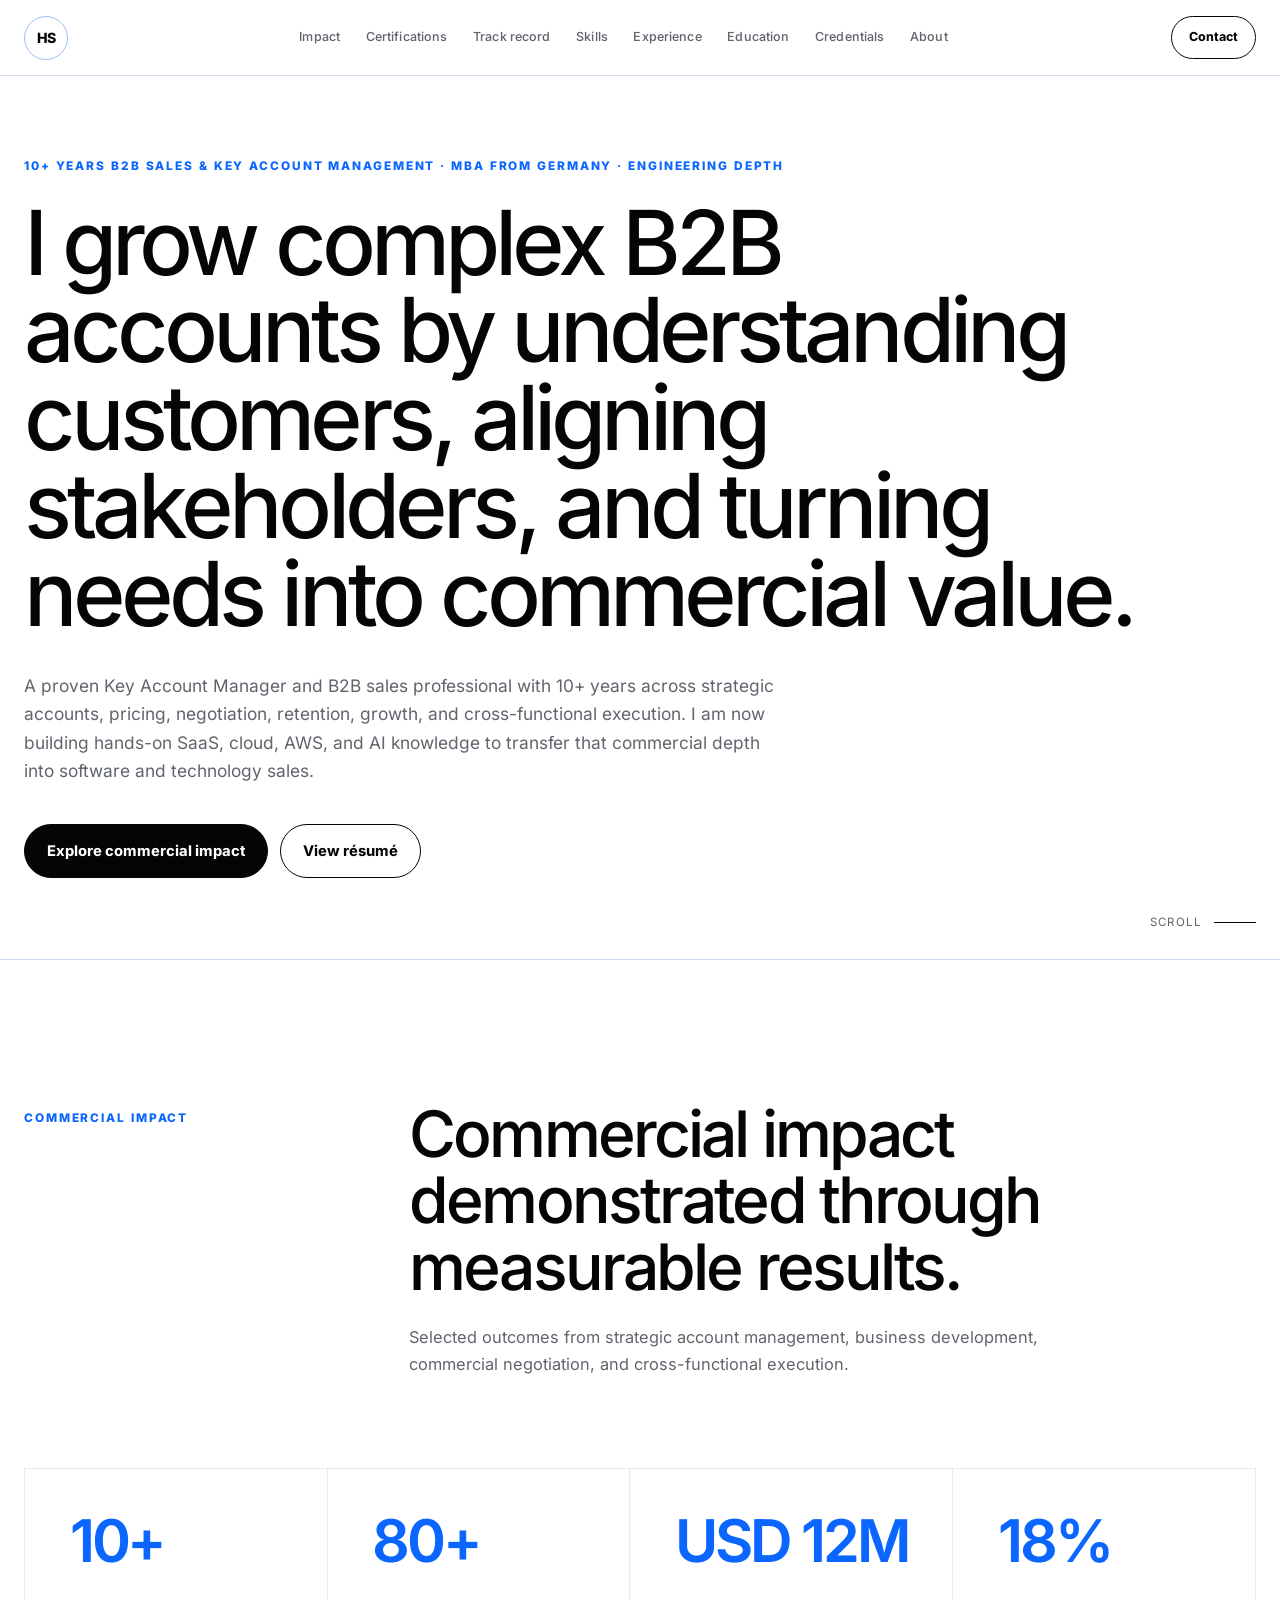
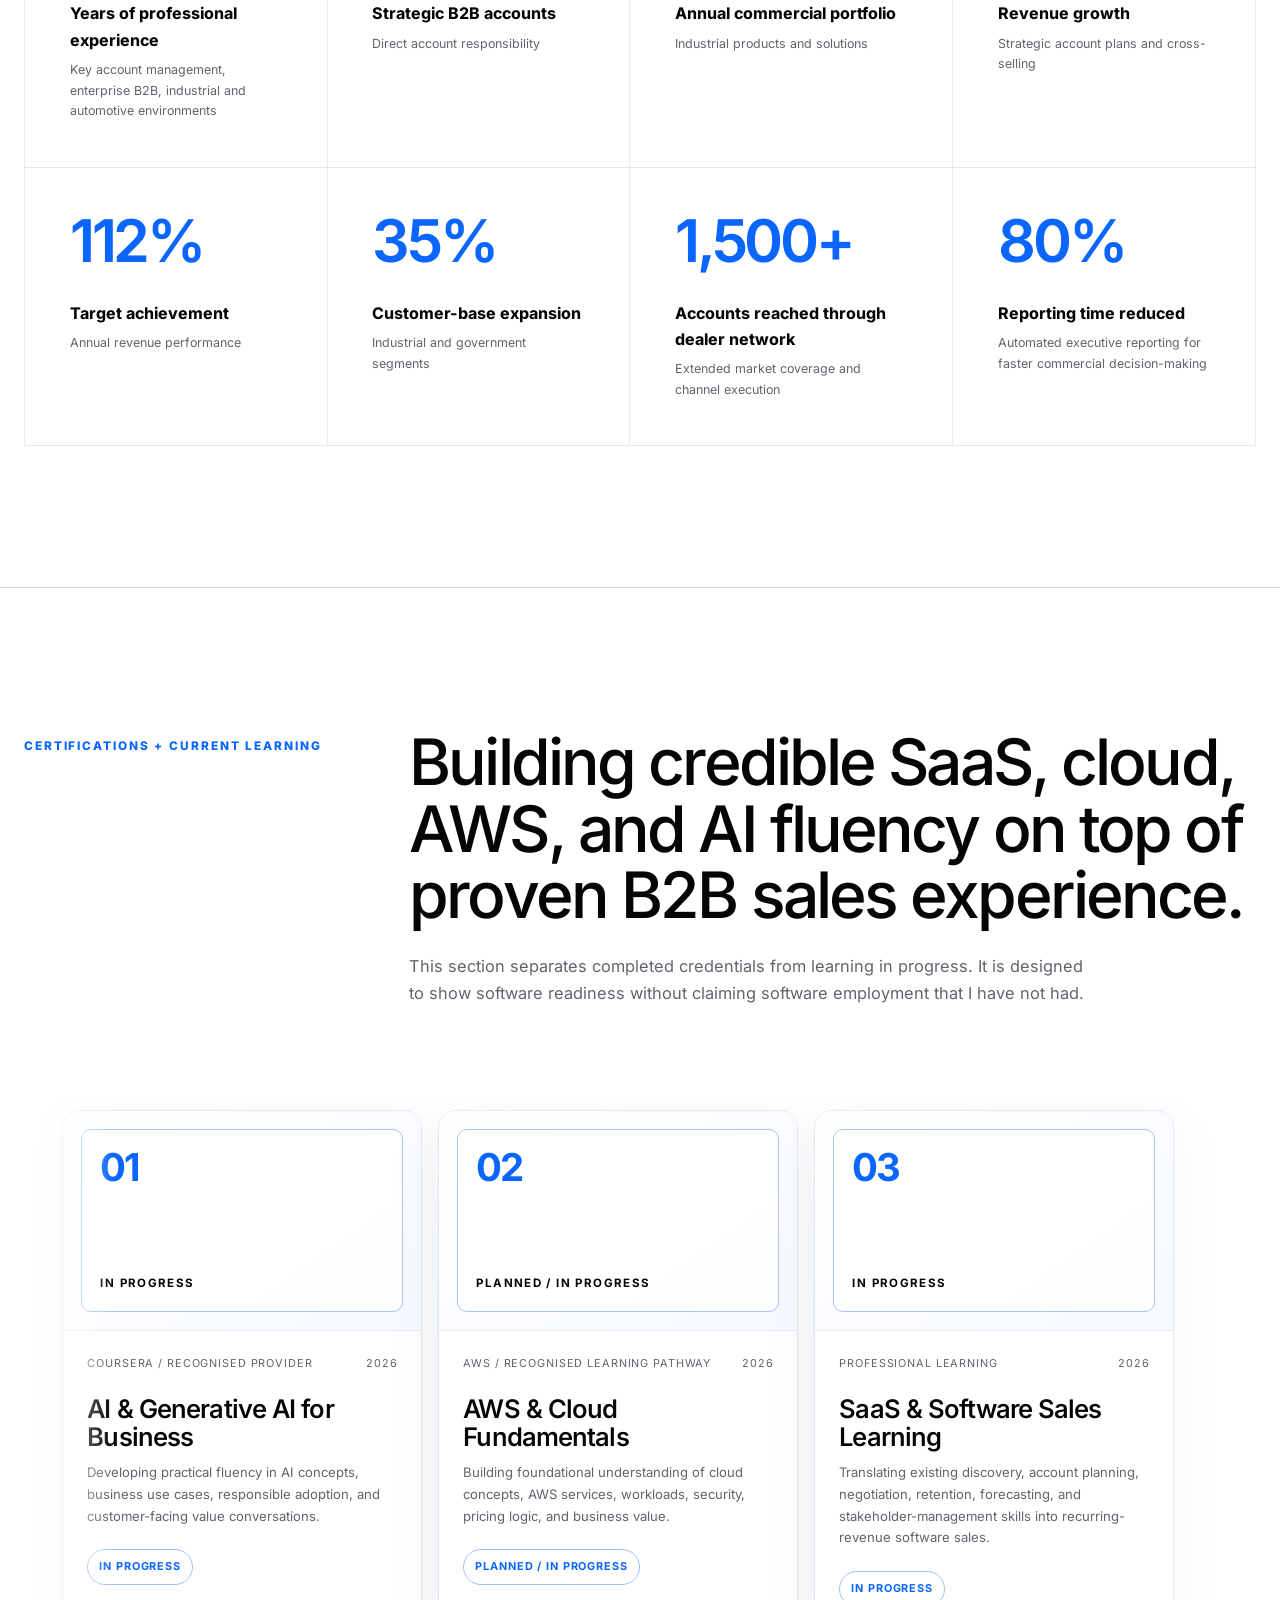
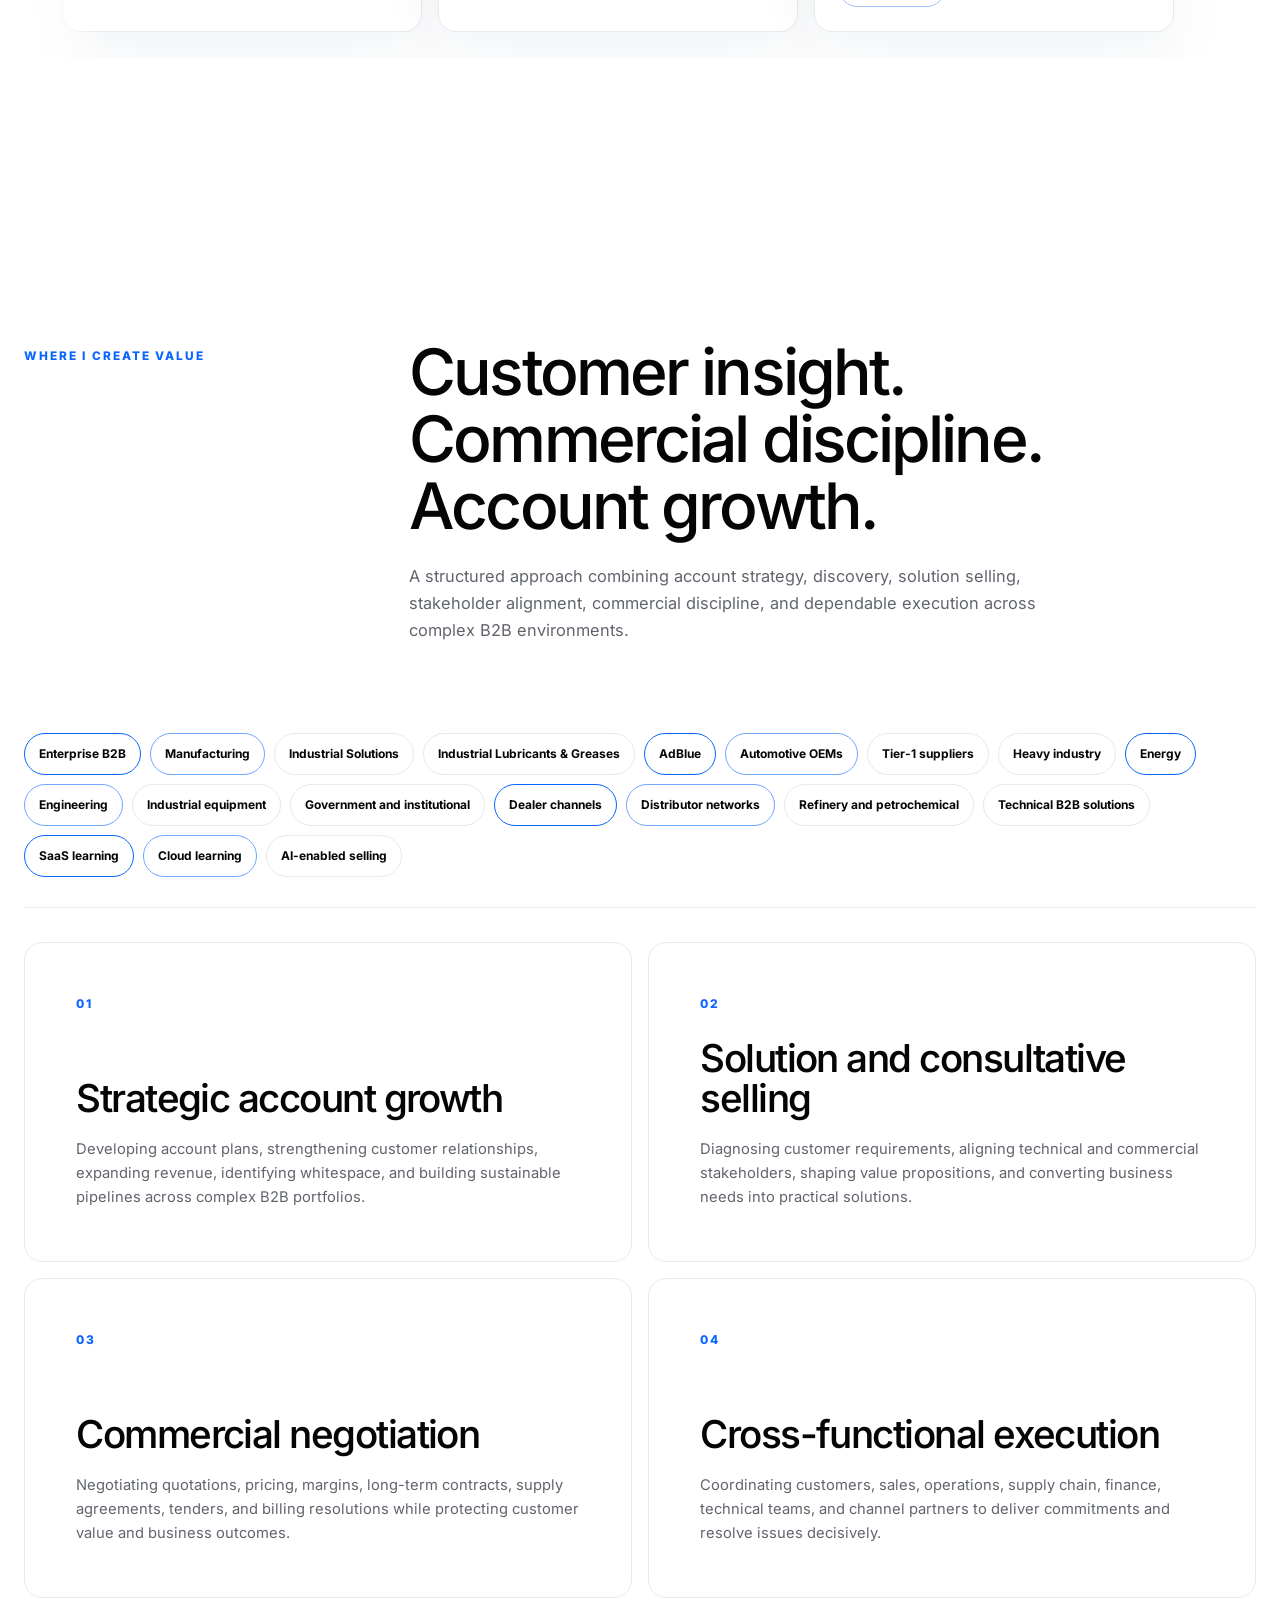
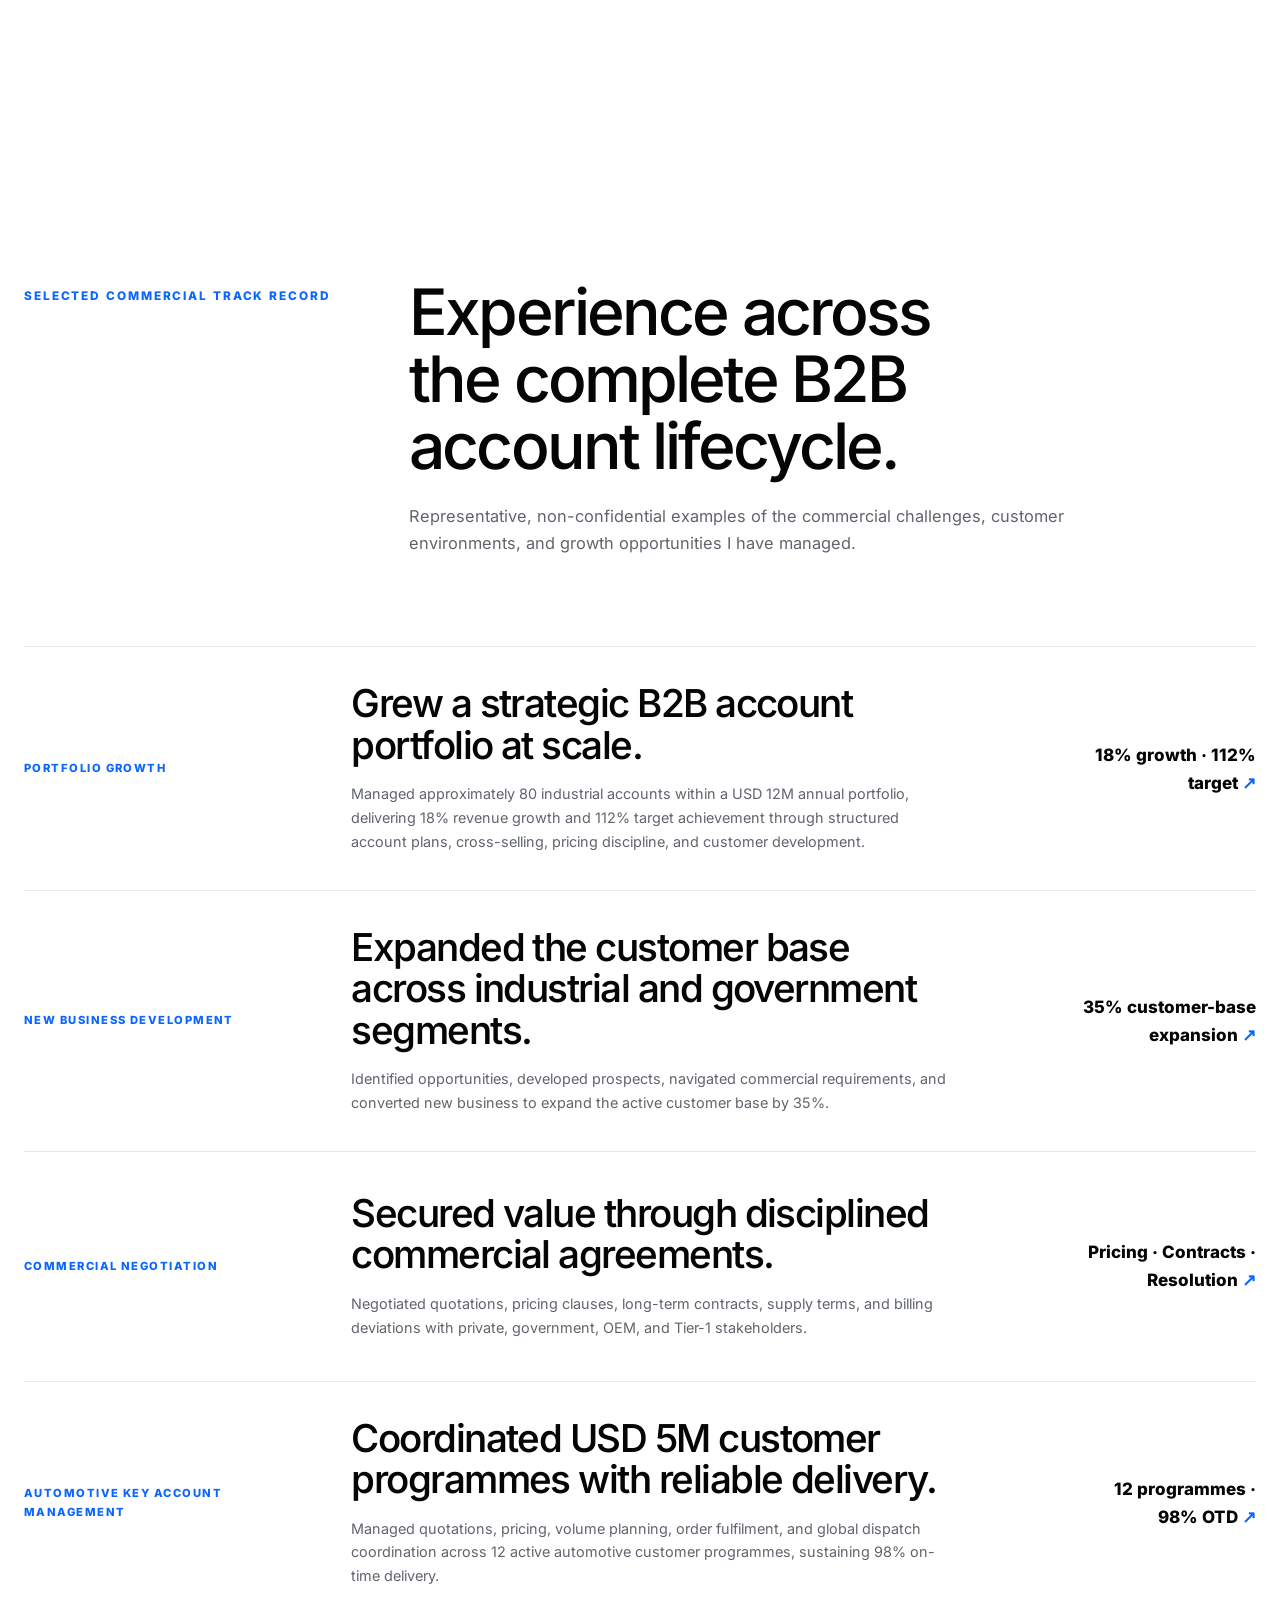
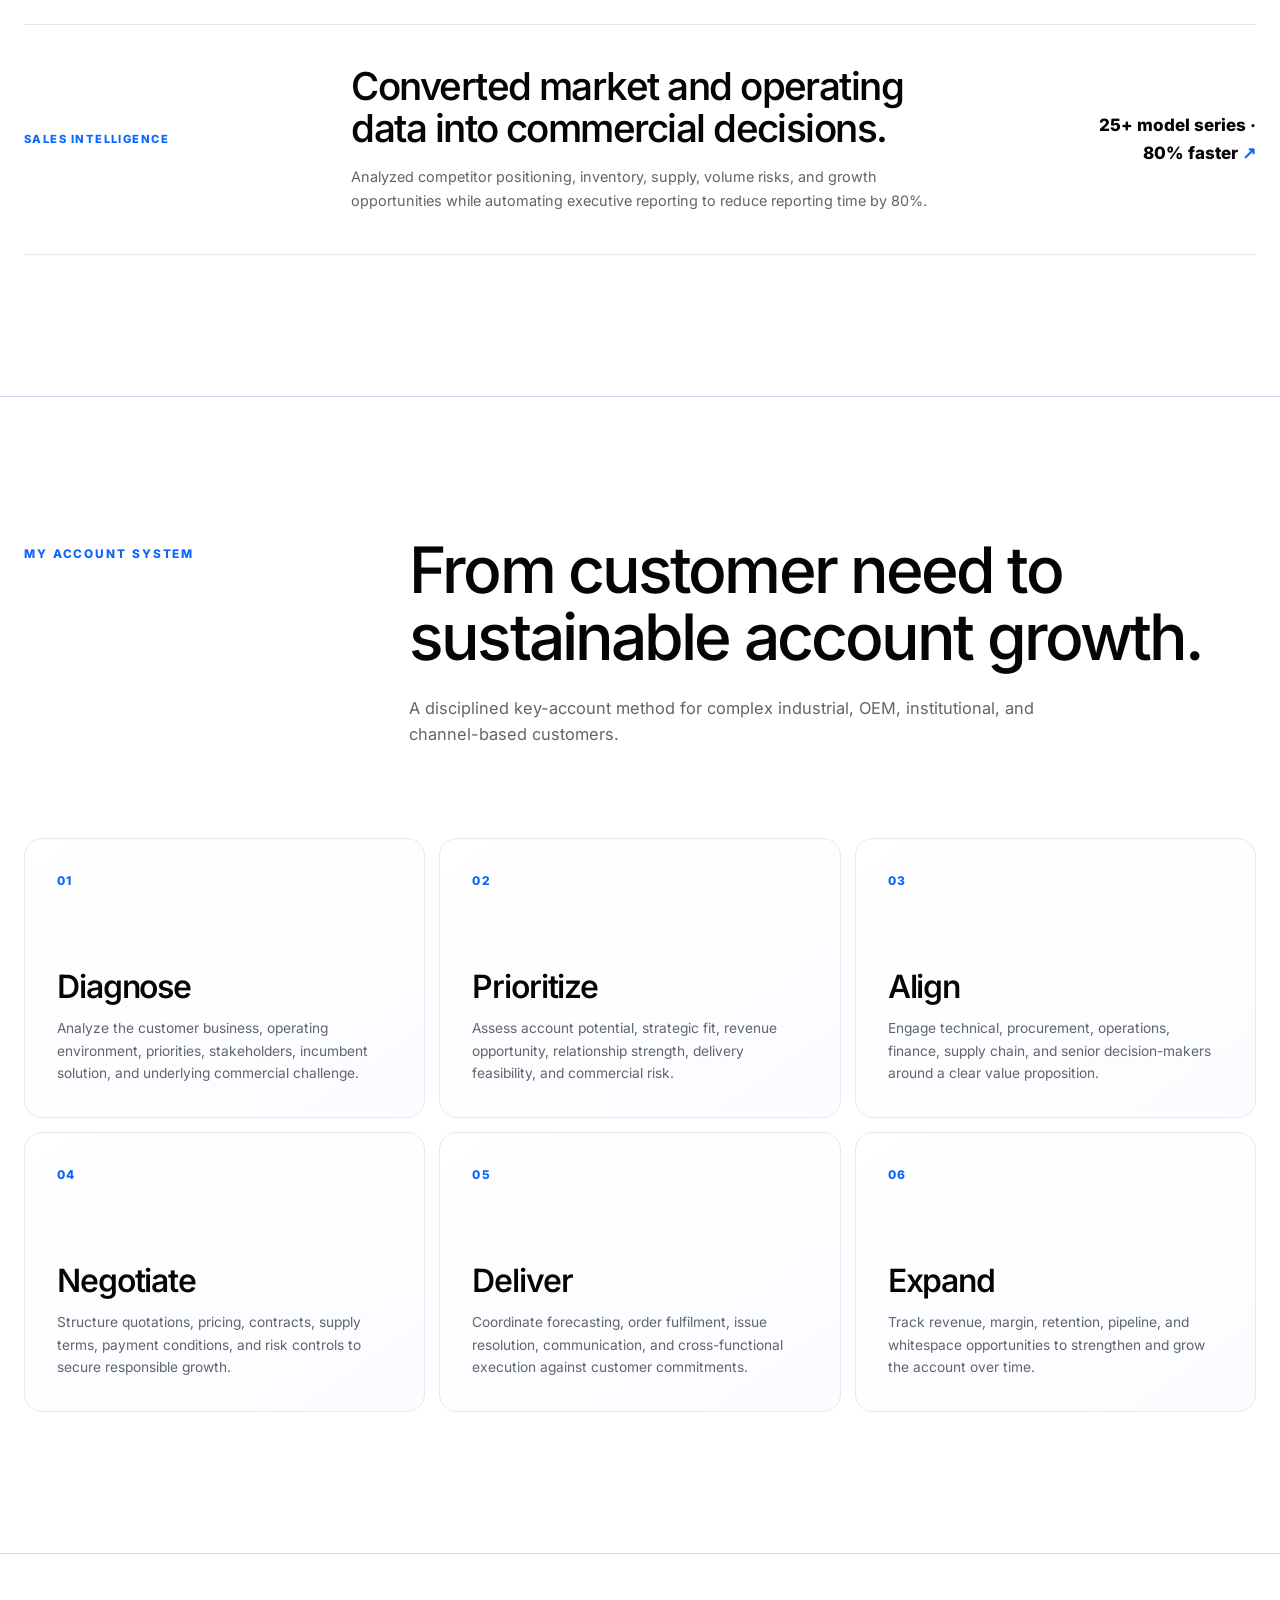
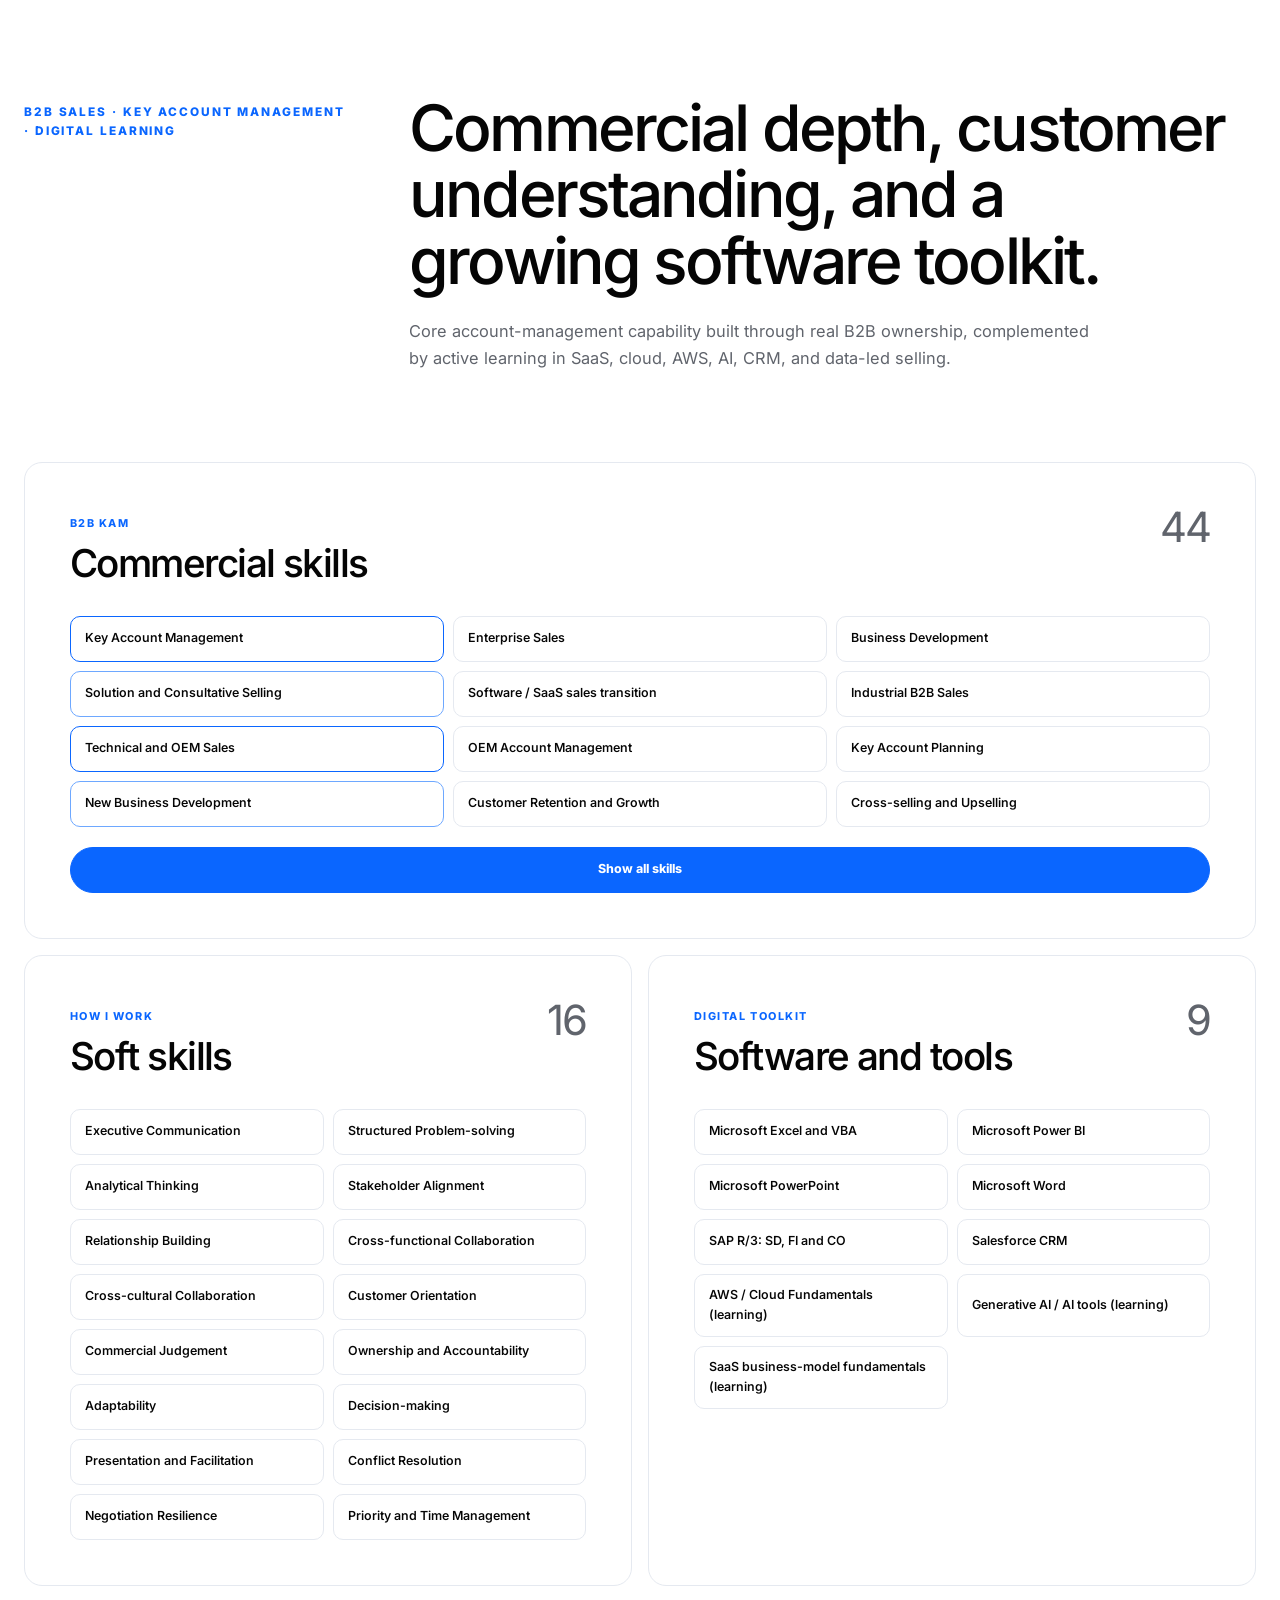
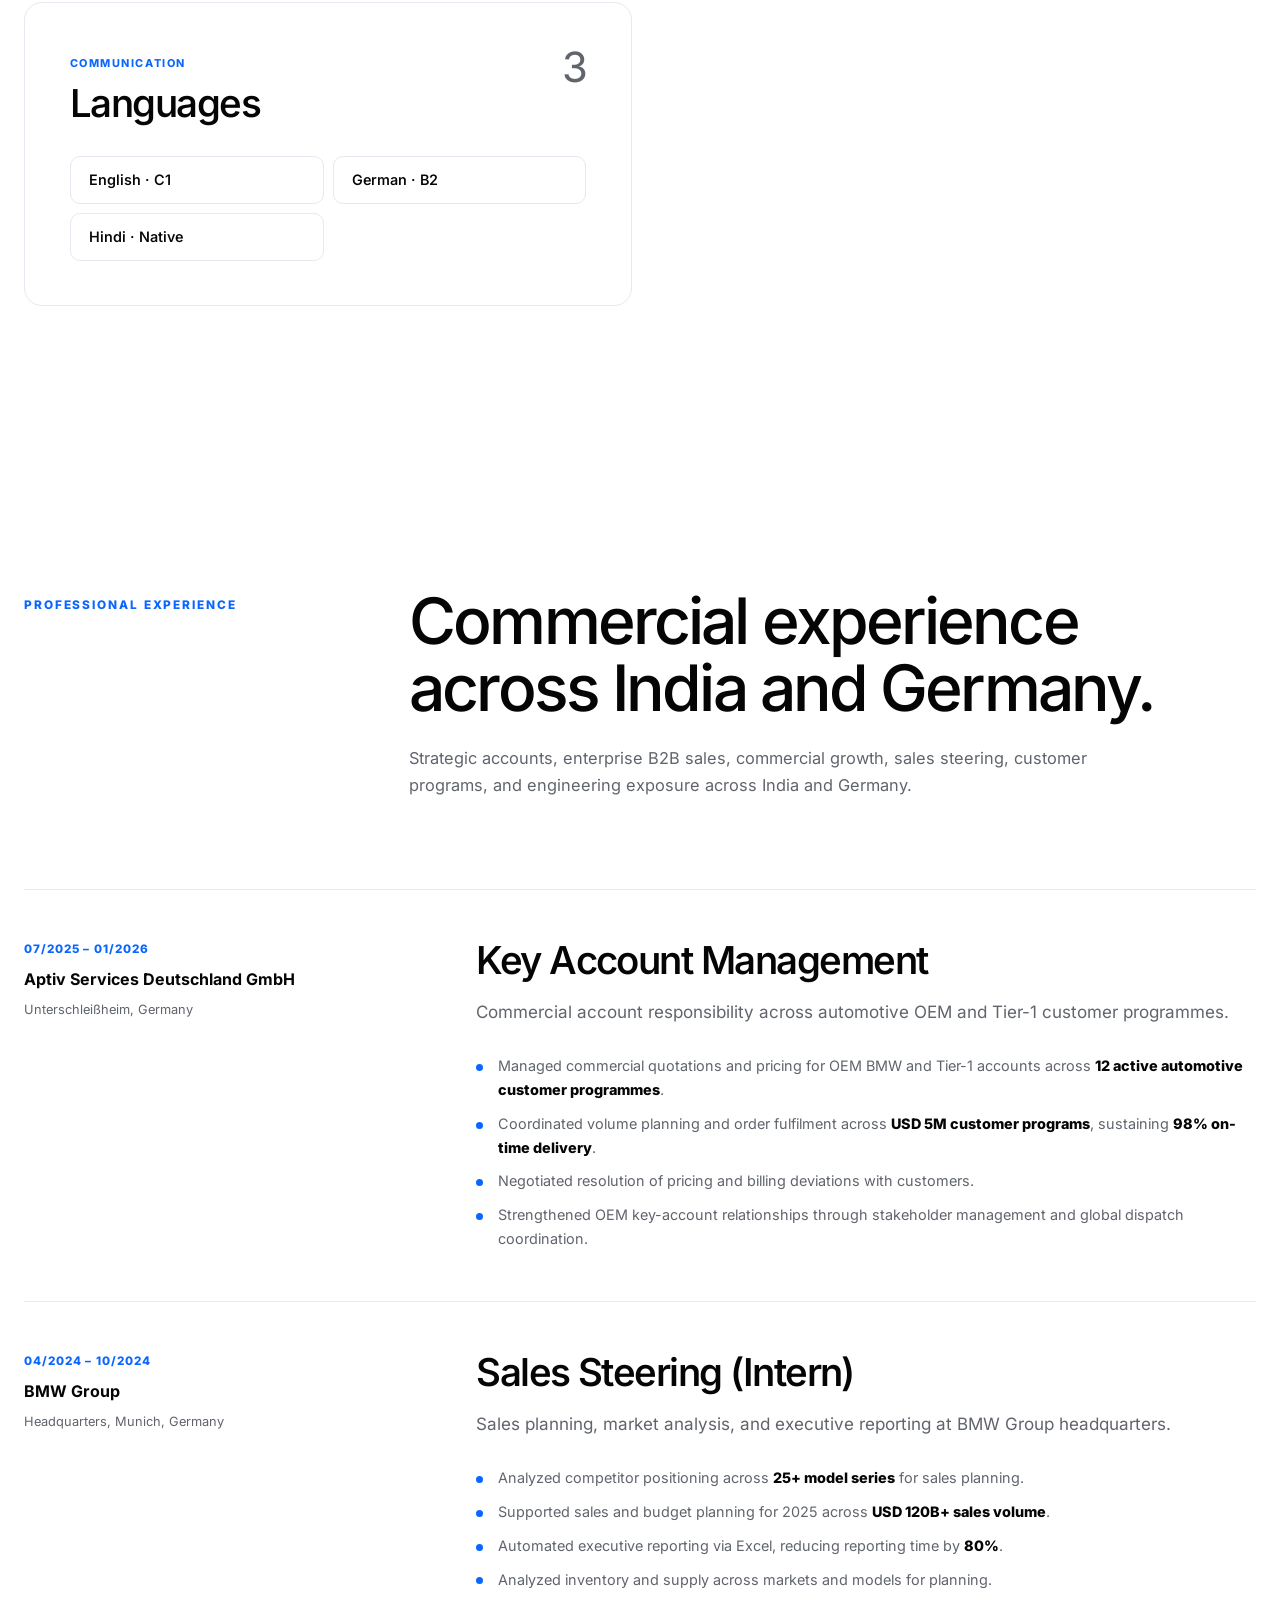
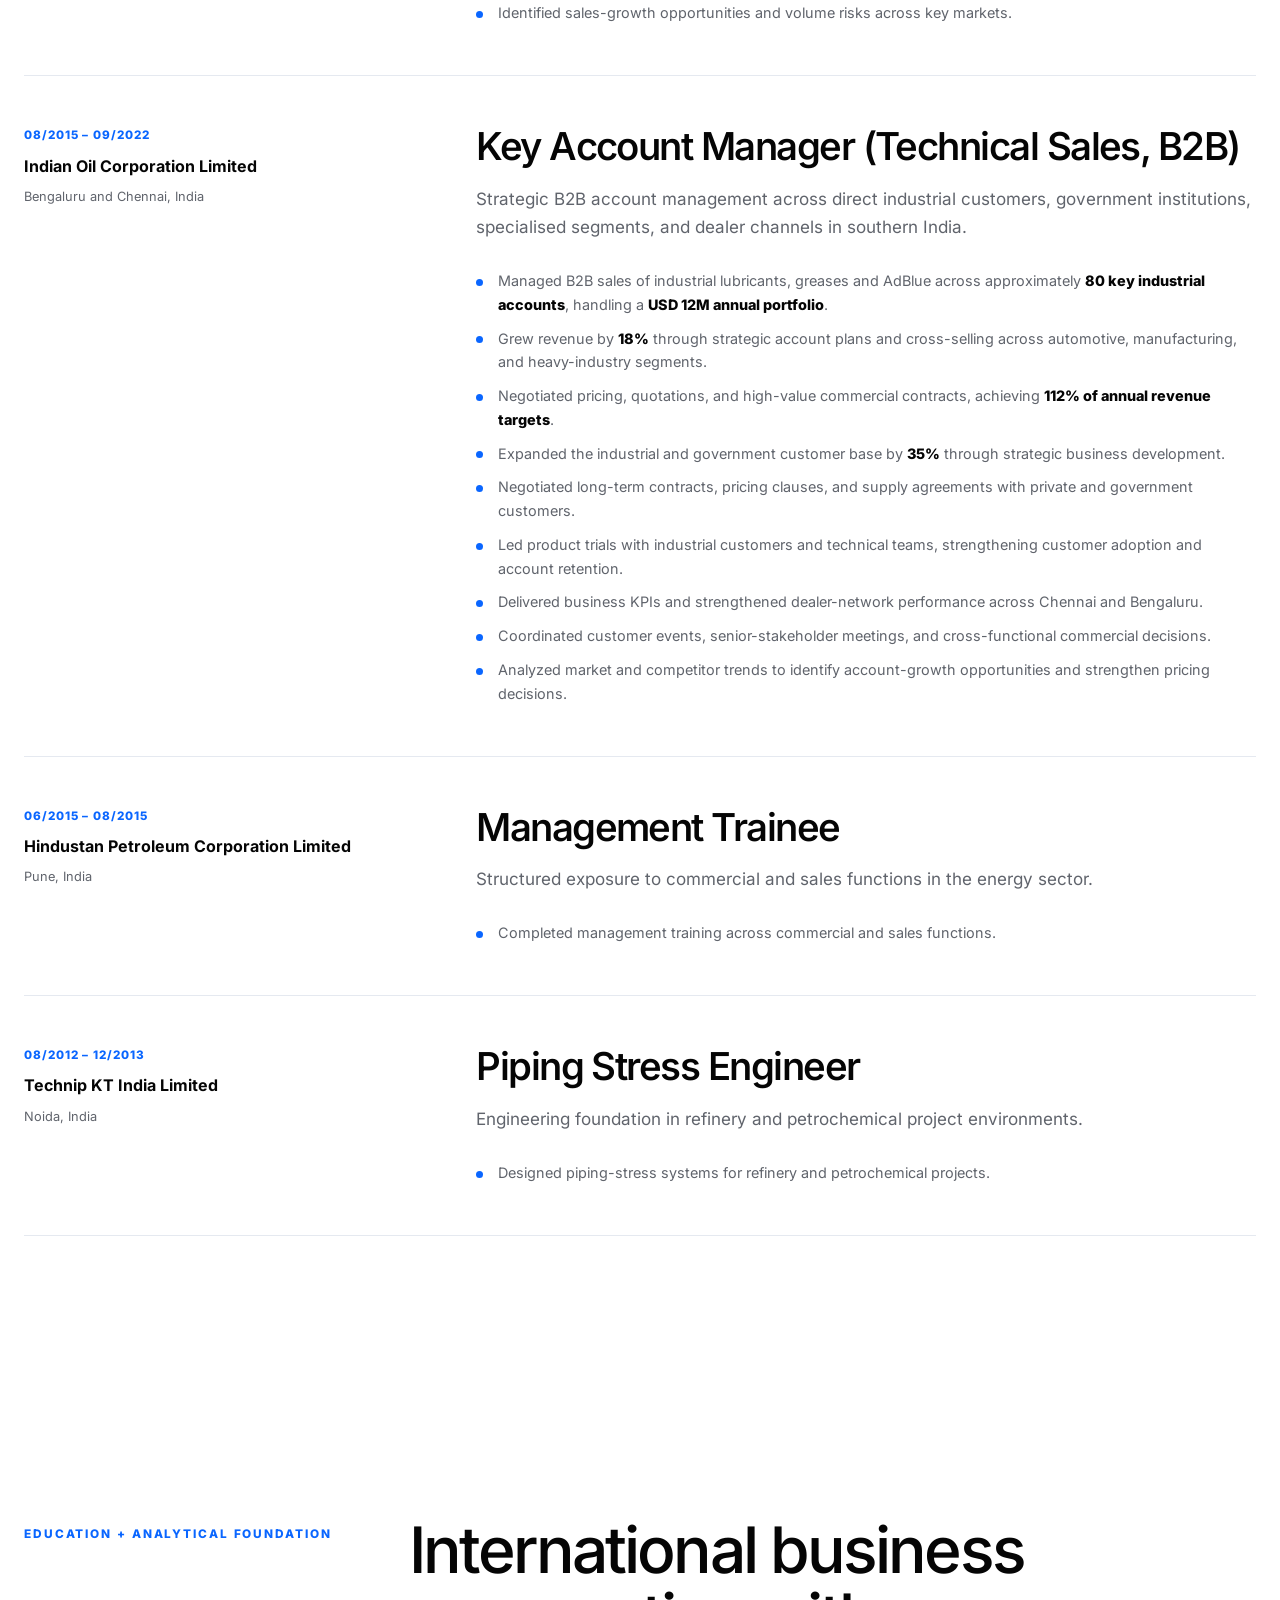
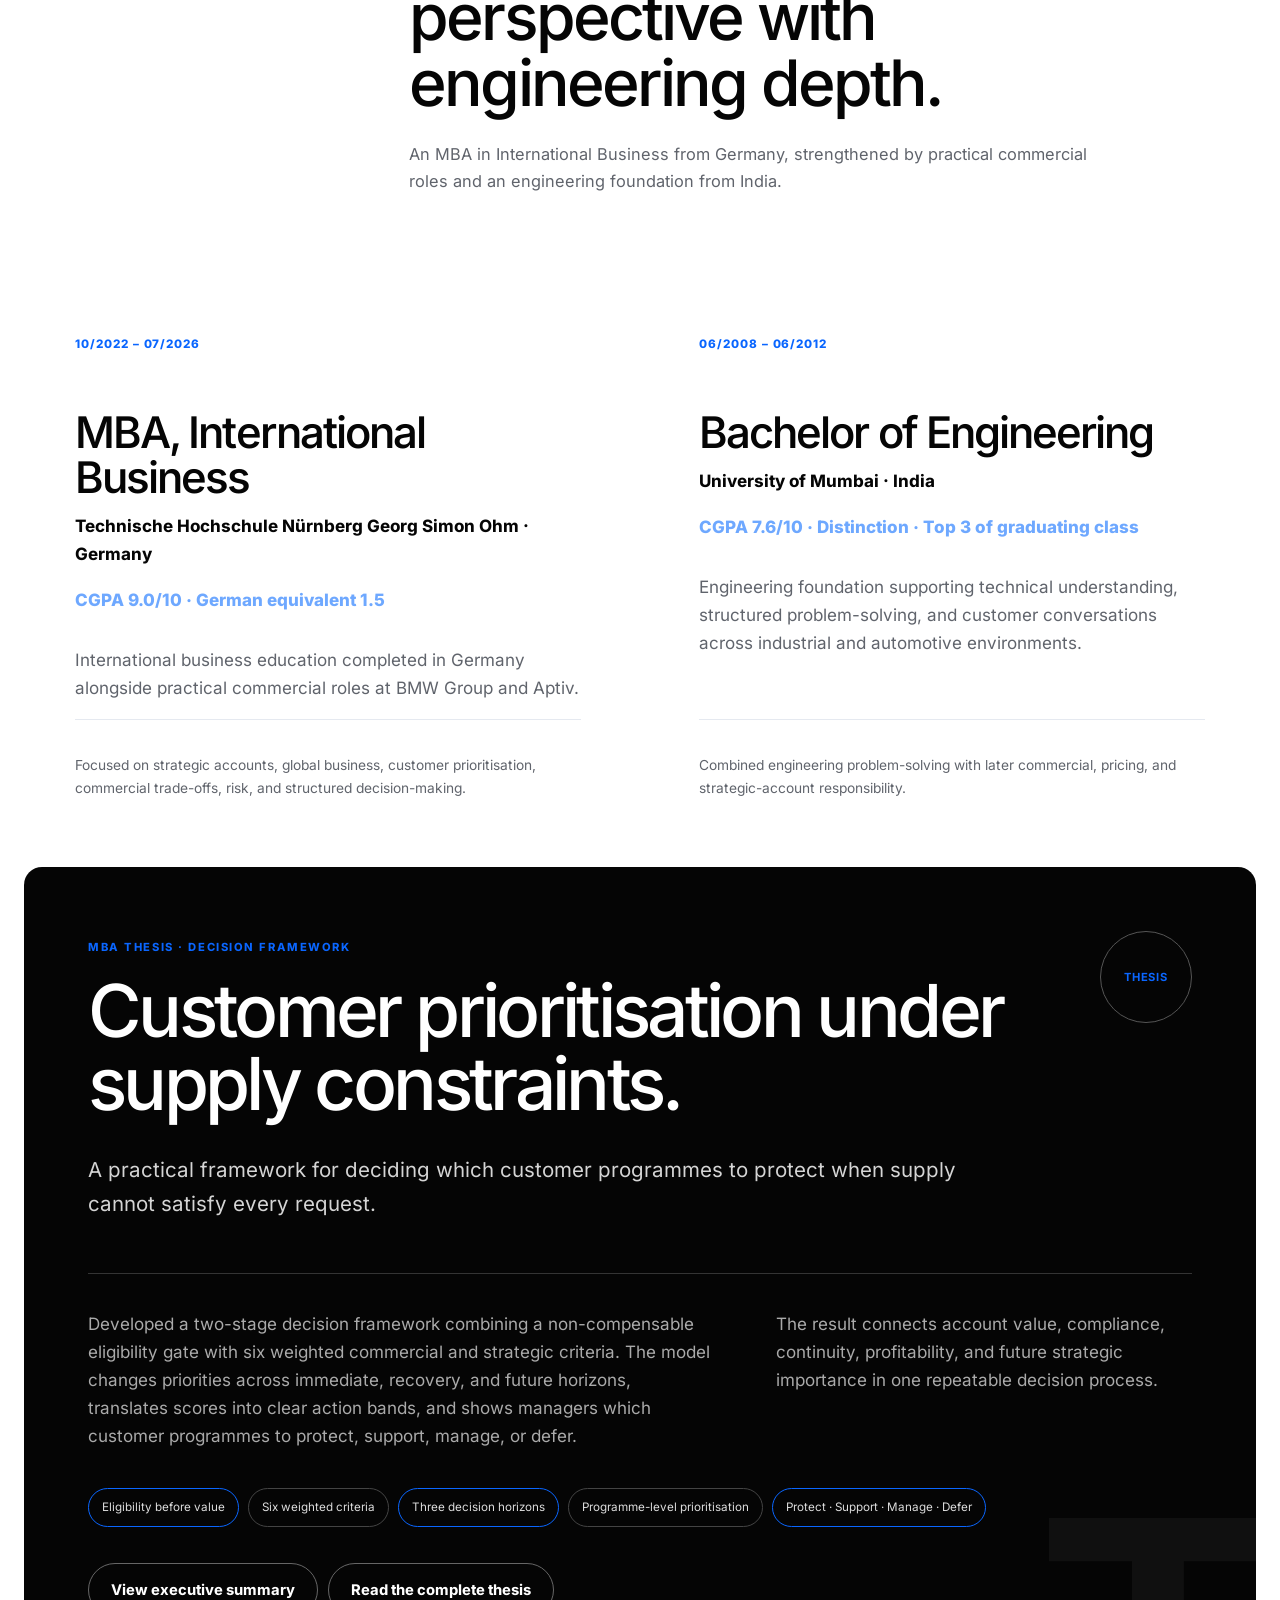
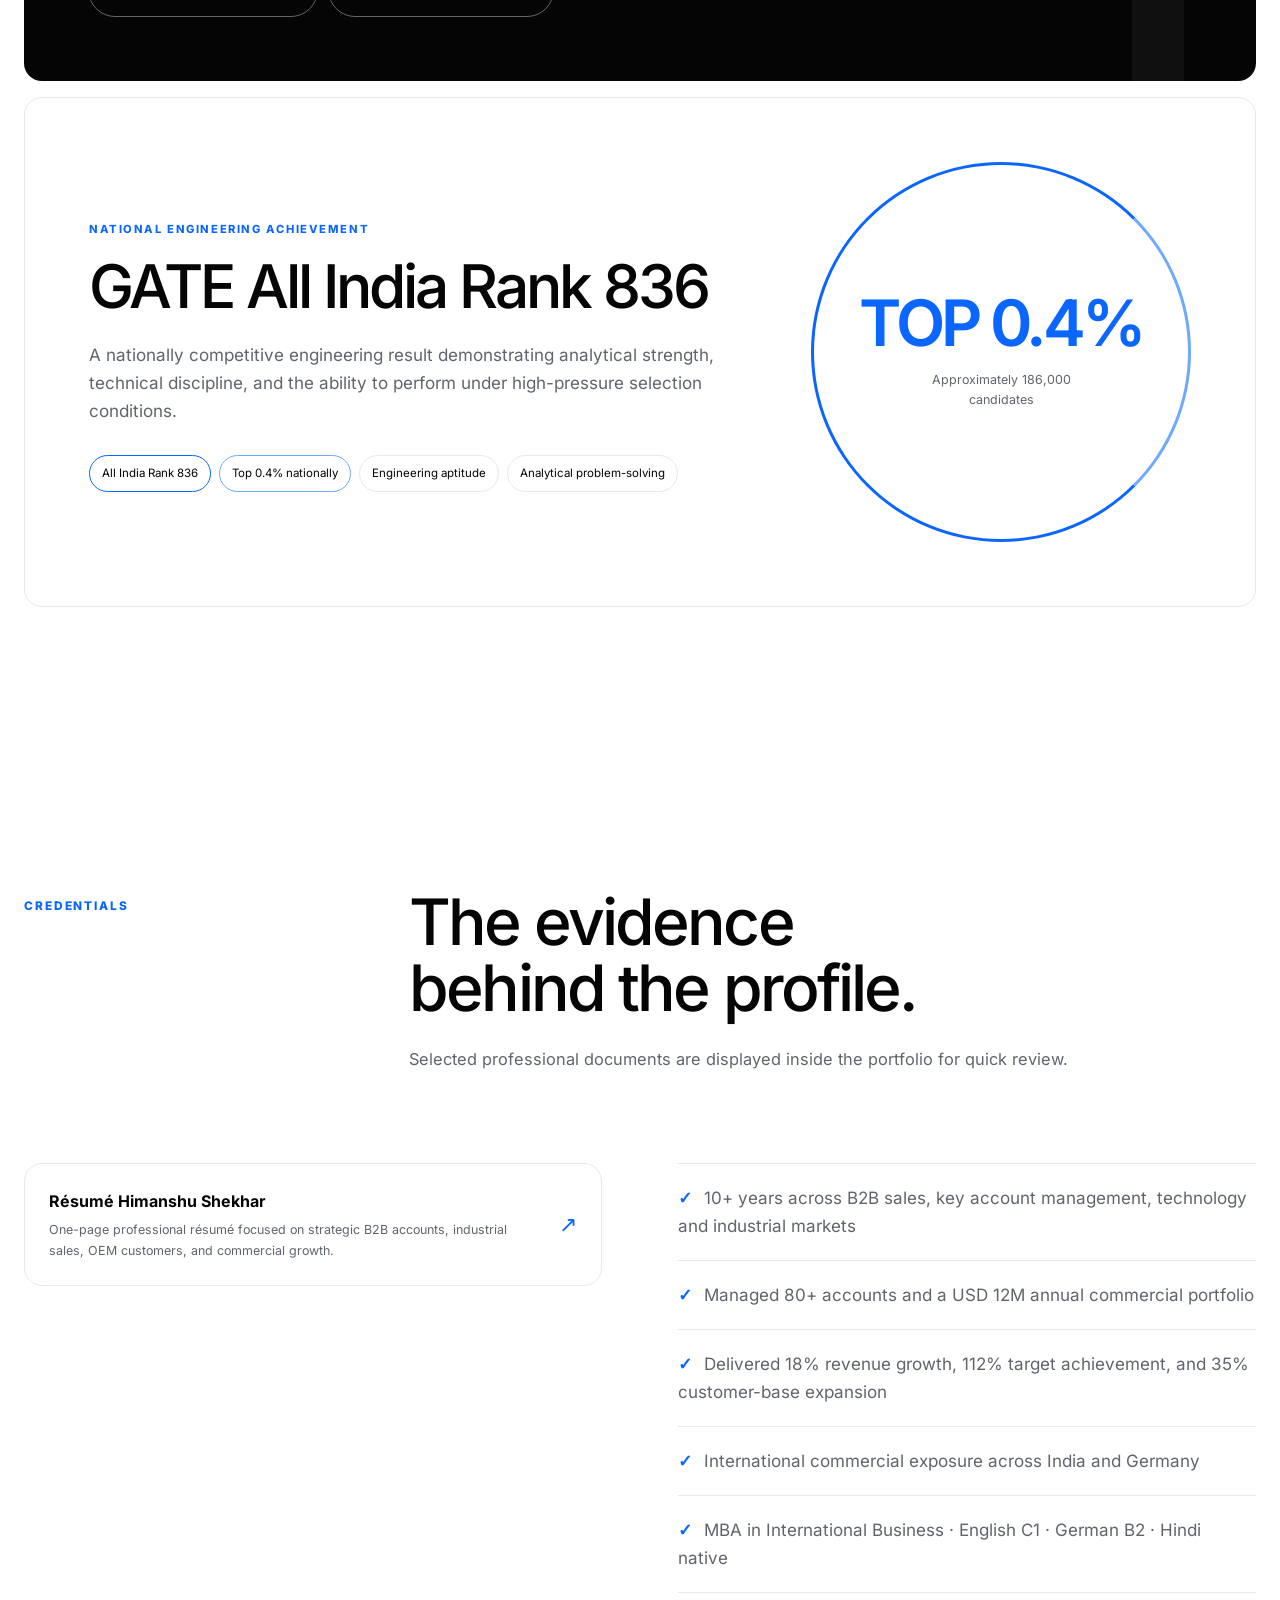
==== index.html @ bf527516 "Add files via upload" ====
<!doctype html>
<html lang="en">
<head>
  <meta charset="utf-8">
  <meta name="viewport" content="width=device-width, initial-scale=1, viewport-fit=cover">
<link rel="icon" href="./favicon.ico" type="image/x-icon">
  <meta name="theme-color" content="#FFFFFF">
  <meta name="description" content="Commercial portfolio of Himanshu Shekhar, B2B Key Account Manager.">
  <meta name="robots" content="noindex,nofollow">
  <title>Himanshu Shekhar | B2B Key Account Manager</title>
  <link rel="stylesheet" href="css/styles.css">
  <script src="js/content.js" defer></script>
  <script src="js/site.js?v=2" defer></script>
</head>
<body>
  <a class="skip-link" href="#main">Skip to content</a>
  <div class="loading-screen" id="loadingScreen" aria-live="polite">
    <div class="loading-mark">HS</div>
    <span id="loadingText">Building the commercial picture…</span>
  </div>

  <header class="site-header" id="siteHeader">
    <a class="brand-mark magnetic" href="#top" data-cursor="Home" aria-label="Himanshu Shekhar home">
      <span id="brandInitials">HS</span>
    </a>
    <nav class="desktop-nav" id="desktopNav" aria-label="Primary navigation"></nav>
    <a class="header-cta magnetic" id="headerCta" href="#contact" data-cursor="Contact">Let's talk</a>
    <button class="menu-toggle" id="menuToggle" type="button" aria-expanded="false" aria-controls="mobileNav" aria-label="Open navigation">
      <span></span><span></span>
    </button>
    <nav class="mobile-nav" id="mobileNav" aria-label="Mobile navigation"></nav>
  </header>

  <main id="main">
    <section class="hero" id="top">
      <div class="hero-copy">
        <p class="eyebrow reveal" id="heroEyebrow"></p>
        <h1 class="hero-title reveal" id="heroHeadline"></h1>
        <p class="hero-subtitle reveal" id="heroSubheadline"></p>
        <div class="hero-actions reveal">
          <a class="button button-dark magnetic" id="primaryButton" href="#impact" data-cursor="See impact"></a>
          <button class="button button-light magnetic" id="resumeButton" type="button" data-cursor="View résumé"></button>
        </div>
      </div>
      <a class="scroll-cue magnetic" href="#impact" data-cursor="Scroll" aria-label="Scroll to commercial impact">
      <span id="scrollLabel">Scroll</span><i></i>
      </a>
    </section>

    <div id="sectionMount"></div>
  </main>

  <footer class="site-footer">
    <div>
      <strong id="footerCopyright"></strong>
      <span id="footerNote"></span>
    </div>
    <a class="owner-login magnetic" id="ownerLogin" href="admin.html" data-cursor="Owner studio">Owner login</a>
  </footer>

  <dialog class="document-modal" id="documentModal" aria-labelledby="documentTitle">
    <div class="modal-bar">
      <div>
        <span id="credentialViewerLabel">Credential viewer</span>
        <strong id="documentTitle">Document</strong>
      </div>
      <div class="modal-actions">
        <a class="document-download magnetic" id="documentDownload" href="#" download data-cursor="Download this" hidden>
          <span aria-hidden="true">↓</span><b id="downloadLabel">Download</b>
        </a>
        <button class="modal-close magnetic" id="modalClose" type="button" data-cursor="Close" aria-label="Close document viewer">×</button>
      </div>
    </div>
    <div class="document-stage" id="documentStage"></div>
  </dialog>

  <div class="custom-cursor" id="customCursor" aria-hidden="true"><span></span></div>
  <div class="cursor-dot" id="cursorDot" aria-hidden="true"></div>
  <div class="touch-ripple" id="touchRipple" aria-hidden="true"></div>
  <noscript>This portfolio requires JavaScript to display its content.</noscript>
</body>
</html>
---- css/styles.css ----
@font-face { font-family: "Inter"; src: url("../assets/fonts/inter.woff2") format("woff2"); font-weight: 100 900; font-style: normal; font-display: swap; }
@font-face { font-family: "Manrope"; src: url("../assets/fonts/manrope.woff2") format("woff2"); font-weight: 200 800; font-style: normal; font-display: swap; }
@font-face { font-family: "DM Sans"; src: url("../assets/fonts/dm-sans.woff2") format("woff2"); font-weight: 100 1000; font-style: normal; font-display: swap; }
@font-face { font-family: "IBM Plex Sans"; src: url("../assets/fonts/ibm-plex-sans.woff2") format("woff2"); font-weight: 100 700; font-style: normal; font-display: swap; }
@font-face { font-family: "Source Sans 3"; src: url("../assets/fonts/source-sans-3.woff2") format("woff2"); font-weight: 200 900; font-style: normal; font-display: swap; }
@font-face { font-family: "Work Sans"; src: url("../assets/fonts/work-sans.woff2") format("woff2"); font-weight: 100 900; font-style: normal; font-display: swap; }
@font-face { font-family: "Montserrat"; src: url("../assets/fonts/montserrat.woff2") format("woff2"); font-weight: 100 900; font-style: normal; font-display: swap; }
@font-face { font-family: "Open Sans"; src: url("../assets/fonts/open-sans.woff2") format("woff2"); font-weight: 300 800; font-style: normal; font-display: swap; }
@font-face { font-family: "Roboto"; src: url("../assets/fonts/roboto.woff2") format("woff2"); font-weight: 100 900; font-style: normal; font-display: swap; }
@font-face { font-family: "Noto Sans"; src: url("../assets/fonts/noto-sans.woff2") format("woff2"); font-weight: 100 900; font-style: normal; font-display: swap; }

:root {
  --bg: #f7f7f5;
  --surface: #ffffff;
  --text: #0a0a0a;
  --muted: #666666;
  --accent: #ff4d00;
  --accent-2: #0068ff;
  --border: #d8d8d8;
  --dark-section: #0a0a0a;
  --cursor-color: #ff4d00;
  --heading-font: "Inter", "Helvetica Neue", Arial, sans-serif;
  --body-font: "Inter", "Helvetica Neue", Arial, sans-serif;
  --base-size: 17px;
  --content-width: 1240px;
  --radius: 18px;
  --header-height: 76px;
  --ease: cubic-bezier(.2,.75,.25,1);
}

* { box-sizing: border-box; }
html { scroll-behavior: smooth; scroll-padding-top: calc(var(--header-height) + 20px); }
body {
  margin: 0;
  background: var(--bg);
  color: var(--text);
  font: 400 var(--base-size)/1.65 var(--body-font);
  text-rendering: optimizeLegibility;
  -webkit-font-smoothing: antialiased;
  overflow-x: hidden;
}
body.modal-open { overflow: hidden; }
body.nav-open { overflow-x: hidden; }
a { color: inherit; text-decoration: none; }
button, input, textarea, select { font: inherit; }
button { color: inherit; }
img { display: block; max-width: 100%; }
::selection { background: var(--accent); color: #fff; }

.skip-link {
  position: fixed; left: 16px; top: -60px; z-index: 2000;
  background: #fff; color: #000; padding: 12px 16px; border: 2px solid #000;
}
.skip-link:focus { top: 16px; }

.loading-screen {
  position: fixed; inset: 0; z-index: 5000; display: grid; place-items: center;
  align-content: center; gap: 18px; background: #080808; color: #fff;
  transition: opacity .5s var(--ease), visibility .5s;
}
.loading-screen.is-hidden { opacity: 0; visibility: hidden; }
.loading-mark {
  width: 68px; height: 68px; display: grid; place-items: center; border: 1px solid #fff;
  border-radius: 50%; font-weight: 800; letter-spacing: -.05em; animation: pulse 1.2s ease-in-out infinite;
}
.loading-screen span { color: #aaa; font-size: .82rem; letter-spacing: .12em; text-transform: uppercase; }

.site-header {
  position: fixed; inset: 0 0 auto; z-index: 1000; height: var(--header-height);
  display: grid; grid-template-columns: 52px 1fr auto; align-items: center; gap: 32px;
  padding: 0 max(24px, calc((100vw - var(--content-width)) / 2));
  background: color-mix(in srgb, var(--bg) 92%, transparent); border-bottom: 1px solid transparent;
  backdrop-filter: blur(18px); -webkit-backdrop-filter: blur(18px);
  transition: border-color .25s, background .25s;
}
.site-header.scrolled { border-color: var(--border); }
.brand-mark {
  width: 44px; height: 44px; display: grid; place-items: center; border: 1.5px solid var(--text);
  border-radius: 50%; font-family: var(--heading-font); font-size: .88rem; font-weight: 800;
  letter-spacing: -.06em; transition: background .25s, color .25s, transform .25s;
}
.brand-mark:hover { background: var(--text); color: var(--bg); transform: rotate(-8deg); }
.desktop-nav { display: flex; justify-content: center; align-items: center; gap: clamp(14px, 2vw, 30px); }
.desktop-nav a {
  position: relative; color: var(--muted); font-size: .78rem; font-weight: 520; letter-spacing: .01em;
  white-space: nowrap; transition: color .2s;
}
.desktop-nav a::after {
  content: ""; position: absolute; left: 0; right: 100%; bottom: -7px; height: 2px;
  background: var(--accent); transition: right .25s var(--ease);
}
.desktop-nav a:hover, .desktop-nav a.active { color: var(--text); }
.desktop-nav a:hover::after, .desktop-nav a.active::after { right: 0; }
.header-cta {
  padding: 10px 17px; border: 1px solid var(--text); border-radius: 999px;
  font-size: .78rem; font-weight: 750; transition: background .2s, color .2s, transform .2s;
}
.header-cta:hover { background: var(--text); color: var(--bg); transform: translateY(-2px); }
.menu-toggle { display: none; width: 44px; height: 44px; border: 0; background: transparent; padding: 10px; }
.menu-toggle span { display: block; height: 2px; margin: 6px 0; background: var(--text); transition: transform .25s; }
.menu-toggle[aria-expanded="true"] span:first-child { transform: translateY(4px) rotate(45deg); }
.menu-toggle[aria-expanded="true"] span:last-child { transform: translateY(-4px) rotate(-45deg); }
.mobile-nav { display: none; }

.hero {
  min-height: 100svh; width: min(var(--content-width), calc(100% - 48px)); margin: 0 auto;
  padding: calc(var(--header-height) + 9vh) 0 9vh; display: grid;
  grid-template-columns: minmax(0, 1fr); align-items: center;
  position: relative;
}
.hero-copy { max-width: 1180px; }
.eyebrow {
  margin: 0 0 22px; color: var(--accent); font-size: .74rem; font-weight: 800;
  letter-spacing: .16em; text-transform: uppercase;
}
.hero-title {
  margin: 0; max-width: 1160px; font-family: var(--heading-font); font-size: clamp(3.4rem, 7vw, 7.2rem);
  line-height: .98; letter-spacing: -.055em; font-weight: 470; text-wrap: balance;
}
.hero-title .accent-word { color: var(--accent); }
.hero-subtitle {
  max-width: 760px; margin: 34px 0 0; color: var(--muted); font-size: clamp(1rem, 1.35vw, 1.28rem);
  line-height: 1.65; text-wrap: pretty;
}
.hero-actions { display: flex; flex-wrap: wrap; gap: 12px; margin-top: 38px; }
.button {
  min-height: 52px; display: inline-flex; align-items: center; justify-content: center; padding: 14px 22px;
  border: 1px solid var(--text); border-radius: 999px; font-weight: 740; font-size: .92rem;
  cursor: pointer; transition: transform .25s var(--ease), background .2s, color .2s;
}
.button:hover { transform: translateY(-3px); }
.button-dark { background: var(--text); color: var(--bg); }
.button-dark:hover { background: var(--accent); border-color: var(--accent); color: #fff; }
.button-light { background: var(--bg); color: var(--text); }
.button-light:hover { background: var(--text); color: var(--bg); }
.hero-profile { align-self: end; margin-bottom: 9vh; }
.profile-visual {
  position: relative; aspect-ratio: 4 / 5; overflow: hidden; background: var(--text); border-radius: var(--radius);
  display: grid; place-items: center;
}
.profile-visual::after {
  content: ""; position: absolute; inset: 16px; border: 1px solid rgba(255,255,255,.3); border-radius: calc(var(--radius) - 7px);
}
.profile-visual img { width: 100%; height: 100%; object-fit: cover; filter: grayscale(100%); }
.profile-monogram { color: #fff; font: 800 clamp(4rem, 8vw, 8rem)/1 var(--heading-font); letter-spacing: -.09em; }
.profile-meta { display: grid; gap: 4px; padding-top: 14px; }
.profile-meta strong { font-size: .95rem; }
.profile-meta span { color: var(--muted); font-size: .78rem; line-height: 1.45; }
.scroll-cue {
  position: absolute; right: 0; bottom: 3vh; display: flex; align-items: center; gap: 12px;
  color: var(--muted); font-size: .72rem; letter-spacing: .1em; text-transform: uppercase;
}
.scroll-cue i { width: 42px; height: 1px; background: var(--text); position: relative; overflow: hidden; }
.scroll-cue i::after { content: ""; position: absolute; inset: 0; background: var(--accent); transform: translateX(-100%); animation: sweep 1.8s ease-in-out infinite; }

.portfolio-section { padding: clamp(88px, 11vw, 160px) max(24px, calc((100vw - var(--content-width)) / 2)); }
.portfolio-section.section-dark { background: var(--dark-section); color: var(--bg); }
.section-head { display: grid; grid-template-columns: .55fr 1.45fr; gap: 5vw; align-items: start; margin-bottom: clamp(50px, 7vw, 92px); }
.section-head .eyebrow { margin: 8px 0 0; }
.section-title-wrap h2 {
  margin: 0; max-width: 940px; font: 510 clamp(2.4rem, 5vw, 5.1rem)/1.04 var(--heading-font);
  letter-spacing: -.045em; text-wrap: balance;
}
.section-title-wrap p { max-width: 680px; margin: 24px 0 0; color: var(--muted); font-size: 1.02rem; }
.section-dark .section-title-wrap p { color: #a9a9a9; }

.metrics-grid { display: grid; grid-template-columns: repeat(4, 1fr); border-top: 1px solid #333; border-left: 1px solid #333; }
.metric-card { min-height: 230px; padding: clamp(25px, 3.5vw, 48px); border-right: 1px solid #333; border-bottom: 1px solid #333; }
.metric-value {
  color: var(--accent); font: 620 clamp(2.7rem, 4.6vw, 5.6rem)/.95 var(--heading-font);
  letter-spacing: -.055em; white-space: nowrap;
}
.metric-label { display: block; margin-top: 30px; color: #fff; font-size: 1rem; font-weight: 750; }
.metric-detail { display: block; margin-top: 7px; color: #999; font-size: .78rem; }

.capability-grid { display: grid; grid-template-columns: repeat(2, 1fr); gap: 16px; }
.capability-card {
  min-height: 320px; padding: clamp(30px, 4vw, 52px); background: var(--surface); border: 1px solid var(--border);
  border-radius: var(--radius); display: flex; flex-direction: column; transition: transform .35s var(--ease), background .25s, color .25s;
}
.capability-card:hover { transform: translateY(-8px); background: var(--text); color: var(--bg); }
.card-number { color: var(--accent); font-size: .75rem; font-weight: 800; letter-spacing: .12em; }
.capability-card h3 { max-width: 460px; margin: auto 0 18px; font: 540 clamp(1.7rem, 3vw, 3rem)/1.05 var(--heading-font); letter-spacing: -.04em; }
.capability-card p { max-width: 600px; margin: 0; color: var(--muted); font-size: .92rem; }
.capability-card:hover p { color: #b7b7b7; }
.tag-cloud { display: flex; flex-wrap: wrap; gap: 9px; margin: 0 0 34px; padding: 0 0 30px; border-bottom: 1px solid var(--border); }
.tag { padding: 10px 14px; border: 1px solid var(--border); border-radius: 999px; font-size: .75rem; font-weight: 700; }
.tag:nth-child(4n+1) { border-color: var(--accent); }
.tag:nth-child(4n+2) { border-color: var(--accent-2); }

.skills-grid { display: grid; grid-template-columns: repeat(2, minmax(0, 1fr)); gap: 16px; }
.skill-group {
  min-height: 300px; padding: clamp(28px, 3.5vw, 46px); background: var(--surface);
  border: 1px solid var(--border); border-radius: var(--radius);
}
.skill-group-commercial { grid-column: 1 / -1; }
.skill-group-head { display: flex; justify-content: space-between; align-items: flex-start; gap: 24px; margin-bottom: 32px; }
.skill-group-head span { color: var(--accent); font-size: .68rem; font-weight: 760; letter-spacing: .14em; }
.skill-group-head h3 { margin: 8px 0 0; font: 540 clamp(1.8rem, 3vw, 3.1rem)/1.05 var(--heading-font); letter-spacing: -.04em; }
.skill-group-head > strong { color: var(--muted); font: 420 2.6rem/1 var(--heading-font); letter-spacing: -.04em; }
.skill-pills { display: grid; grid-template-columns: repeat(2, minmax(0, 1fr)); gap: 9px; }
.skill-group-commercial .skill-pills { grid-template-columns: repeat(3, minmax(0, 1fr)); }
.skill-pill {
  display: flex; align-items: center; min-height: 46px; padding: 10px 14px;
  color: var(--text); background: var(--bg); border: 1px solid var(--border); border-radius: 10px;
  font-size: .78rem; font-weight: 560;
}
.skill-pill[hidden] { display: none !important; }
.skill-group-commercial .skill-pill:nth-child(6n+1) { border-color: var(--accent); }
.skill-group-commercial .skill-pill:nth-child(6n+4) { border-color: var(--accent-2); }
.skill-group-languages .skill-pill { min-height: 48px; padding-inline: 18px; font-size: .9rem; }
.skill-toggle {
  width: 100%; min-height: 46px; margin-top: 20px; padding: 10px 18px; border: 1px solid var(--accent);
  border-radius: 999px; color: var(--bg); background: var(--accent); cursor: pointer; font-size: .78rem; font-weight: 760;
  transition: transform .2s var(--ease), filter .2s var(--ease);
}
.skill-toggle:hover { transform: translateY(-2px); filter: saturate(1.12) brightness(1.04); }

.stories { display: grid; gap: 0; border-top: 1px solid var(--border); }
.story {
  display: grid; grid-template-columns: .55fr 1.2fr .5fr; gap: 4vw; align-items: center;
  min-height: 230px; padding: 36px 0; border-bottom: 1px solid var(--border); transition: padding .3s var(--ease);
}
.story:hover { padding-left: 18px; padding-right: 18px; }
.story-kicker { color: var(--accent); font-size: .7rem; font-weight: 800; letter-spacing: .13em; }
.story h3 { margin: 0; font: 540 clamp(1.55rem, 3vw, 3.2rem)/1.08 var(--heading-font); letter-spacing: -.04em; }
.story p { margin: 16px 0 0; color: var(--muted); font-size: .9rem; }
.story-result { justify-self: end; max-width: 180px; color: var(--text); font-weight: 800; text-align: right; }
.story-result::after { content: " ↗"; color: var(--accent); }

.steps-grid { display: grid; grid-template-columns: repeat(3, 1fr); gap: 14px; }
.step-card { min-height: 280px; padding: 32px; border: 1px solid #333; border-radius: var(--radius); display: flex; flex-direction: column; }
.step-card .card-number { color: var(--accent); }
.step-card h3 { margin: auto 0 14px; font: 560 2rem/1 var(--heading-font); letter-spacing: -.035em; }
.step-card p { margin: 0; color: #aaa; font-size: .86rem; }

.timeline { border-top: 1px solid var(--border); }
.experience-item { display: grid; grid-template-columns: .65fr 1.35fr; gap: 6vw; padding: 50px 0; border-bottom: 1px solid var(--border); }
.experience-meta { display: grid; align-content: start; gap: 7px; }
.experience-meta .dates { color: var(--accent); font-size: .73rem; font-weight: 800; letter-spacing: .08em; }
.experience-meta strong { font-size: 1rem; }
.experience-meta span { color: var(--muted); font-size: .8rem; }
.experience-body h3 { margin: 0; font: 560 clamp(1.7rem, 3vw, 3.2rem)/1.06 var(--heading-font); letter-spacing: -.04em; }
.experience-summary { max-width: 800px; margin: 18px 0 0; color: var(--muted); }
.experience-bullets { display: grid; gap: 10px; margin: 28px 0 0; padding: 0; list-style: none; }
.experience-bullets li { position: relative; padding-left: 22px; color: var(--muted); font-size: .9rem; }
.experience-bullets li::before { content: ""; position: absolute; left: 0; top: .68em; width: 7px; height: 7px; border-radius: 50%; background: var(--accent); }
.experience-bullets strong, .education-details strong { color: var(--text); font-weight: 800; }

.education-grid { display: grid; grid-template-columns: repeat(2, 1fr); gap: 16px; }
.education-card { min-height: 530px; padding: clamp(30px, 4vw, 52px); background: var(--surface); border-radius: var(--radius); display: flex; flex-direction: column; }
.education-card .dates { color: var(--accent); font-size: .73rem; font-weight: 800; letter-spacing: .08em; }
.education-card h3 { margin: 55px 0 12px; font: 540 clamp(2rem, 3.4vw, 3.6rem)/1.04 var(--heading-font); letter-spacing: -.045em; }
.education-card .institution { font-weight: 750; }
.education-card .result { display: inline-block; margin-top: 18px; color: var(--accent-2); font-weight: 800; }
.education-card .description { margin-top: 32px; color: var(--muted); }
.education-details { display: grid; gap: 10px; margin: auto 0 0; padding: 34px 0 0; list-style: none; border-top: 1px solid var(--border); }
.education-details li { color: var(--muted); font-size: .86rem; }
.education-subjects { margin-top: 28px; padding-top: 24px; border-top: 1px solid var(--border); }
.education-subjects > strong { display: block; margin-bottom: 12px; font-size: .7rem; letter-spacing: .11em; text-transform: uppercase; }
.education-subjects > div { display: flex; flex-wrap: wrap; gap: 7px; }
.education-subjects span { padding: 7px 10px; background: var(--bg); border: 1px solid var(--border); border-radius: 999px; color: var(--muted); font-size: .7rem; }
.education-certificate { width: 100%; margin-top: 22px; }

.thesis-card {
  margin-top: 16px; padding: clamp(34px, 5vw, 68px); color: var(--bg); background: var(--text);
  border-radius: var(--radius); overflow: hidden; position: relative;
}
.thesis-card::after { content: "T"; position: absolute; right: -2vw; bottom: -8vw; color: rgba(255,255,255,.045); font: 650 29vw/.7 var(--heading-font); pointer-events: none; }
.thesis-heading { position: relative; z-index: 1; display: grid; grid-template-columns: 1fr auto; gap: 40px; align-items: start; }
.thesis-heading span, .gate-eyebrow { color: var(--accent); font-size: .7rem; font-weight: 760; letter-spacing: .14em; }
.thesis-heading h3 { max-width: 980px; margin: 16px 0 0; font: 500 clamp(2.5rem, 5.7vw, 6.1rem)/1 var(--heading-font); letter-spacing: -.05em; }
.thesis-heading > strong { width: 92px; height: 92px; display: grid; place-items: center; border: 1px solid #555; border-radius: 50%; color: var(--accent); font-size: .7rem; letter-spacing: .08em; }
.thesis-subtitle { position: relative; z-index: 1; max-width: 880px; margin: 32px 0 0; color: #d5d5d5; font-size: clamp(1.05rem, 1.6vw, 1.35rem); }
.thesis-body { position: relative; z-index: 1; display: grid; grid-template-columns: 1.2fr .8fr; gap: 5vw; margin-top: 52px; padding-top: 36px; border-top: 1px solid #343434; }
.thesis-body p { margin: 0; color: #aaa; }
.thesis-tags { position: relative; z-index: 1; display: flex; flex-wrap: wrap; gap: 9px; margin-top: 38px; }
.thesis-tags span { padding: 9px 13px; border: 1px solid #444; border-radius: 999px; color: #ddd; font-size: .73rem; }
.thesis-tags span:nth-child(2n+1) { border-color: var(--accent); }
.thesis-actions { position: relative; z-index: 1; display: flex; flex-wrap: wrap; gap: 10px; margin-top: 36px; }
.thesis-actions .button-light { color: var(--bg); background: transparent; border-color: #666; }
.thesis-actions .button-light:hover { background: var(--bg); color: var(--text); }

.gate-card {
  margin-top: 16px; padding: clamp(34px, 5vw, 64px); display: grid; grid-template-columns: minmax(0, 1.25fr) minmax(290px, .75fr);
  gap: 6vw; align-items: center; background: var(--surface); border: 1px solid var(--border); border-radius: var(--radius);
}
.gate-copy h3 { margin: 16px 0 0; font: 520 clamp(2.5rem, 4.7vw, 5rem)/1 var(--heading-font); letter-spacing: -.05em; }
.gate-copy p { max-width: 720px; margin: 24px 0 0; color: var(--muted); }
.gate-tags { display: flex; flex-wrap: wrap; gap: 8px; margin-top: 30px; }
.gate-tags span { padding: 8px 12px; border: 1px solid var(--border); border-radius: 999px; font-size: .72rem; }
.gate-tags span:nth-child(1) { border-color: var(--accent); }
.gate-tags span:nth-child(2) { border-color: var(--accent-2); }
.gate-stat {
  justify-self: end; width: min(100%, 380px); aspect-ratio: 1; display: grid; place-items: center; align-content: center;
  padding: 36px; text-align: center; border: 3px solid var(--accent); border-right-color: var(--accent-2); border-radius: 50%;
}
.gate-stat strong { color: var(--accent); font: 620 clamp(2.7rem, 5vw, 5.6rem)/.9 var(--heading-font); letter-spacing: -.06em; }
.gate-stat span { max-width: 170px; margin-top: 18px; color: var(--muted); font-size: .78rem; }

.about-section { background: var(--bg); }
.about-grid { display: grid; grid-template-columns: minmax(0, 1.15fr) minmax(320px, .7fr); gap: 7vw; align-items: center; }
.about-eyebrow { color: var(--accent); font-size: .7rem; font-weight: 760; letter-spacing: .14em; }
.about-copy h2 { max-width: 820px; margin: 18px 0 0; font: 520 clamp(2.8rem, 5.3vw, 5.7rem)/1.02 var(--heading-font); letter-spacing: -.05em; }
.about-body { max-width: 780px; margin-top: 34px; }
.about-body p { margin: 0 0 18px; color: var(--muted); font-size: clamp(.98rem, 1.25vw, 1.16rem); line-height: 1.72; }
.about-photo { aspect-ratio: 4 / 5; overflow: hidden; border-radius: var(--radius); background: var(--text); }
.about-photo img { width: 100%; height: 100%; object-fit: cover; filter: grayscale(100%); }
.about-placeholder { width: 100%; height: 100%; display: grid; place-items: center; color: #fff; background: var(--text); }
.about-placeholder span { font: 500 clamp(5rem, 11vw, 10rem)/1 var(--heading-font); letter-spacing: -.08em; }

.credential-layout { display: grid; grid-template-columns: 1fr 1fr; gap: 6vw; align-items: start; }
.credential-list { display: grid; gap: 12px; }
.credential-button {
  width: 100%; display: grid; grid-template-columns: 1fr auto; gap: 20px; padding: 24px; text-align: left;
  background: var(--bg); color: var(--text); border: 1px solid var(--border); border-radius: var(--radius); cursor: pointer;
  transition: background .25s, color .25s, transform .25s;
}
.credential-button:hover { background: var(--text); color: var(--bg); transform: translateX(8px); }
.credential-button strong { display: block; font-size: 1rem; }
.credential-button span { display: block; margin-top: 6px; color: var(--muted); font-size: .78rem; }
.credential-button:hover span { color: #aaa; }
.credential-button i { align-self: center; color: var(--accent); font-size: 1.4rem; font-style: normal; }
.achievement-list { display: grid; gap: 0; border-top: 1px solid var(--border); }
.achievement-item { padding: 20px 0; border-bottom: 1px solid var(--border); color: var(--muted); }
.achievement-item::before { content: "✓"; margin-right: 12px; color: var(--accent); font-weight: 800; }

.contact-section { position: relative; overflow: hidden; }
.contact-section::after {
  content: "HS"; position: absolute; right: -2vw; bottom: -8vw; color: rgba(255,255,255,.035);
  font: 850 34vw/.7 var(--heading-font); letter-spacing: -.12em; pointer-events: none;
}
.contact-grid { position: relative; z-index: 1; display: grid; grid-template-columns: 1fr 1fr; gap: 7vw; align-items: end; }
.contact-title { margin: 0; max-width: 880px; font: 750 clamp(2.6rem, 6vw, 6.3rem)/.95 var(--heading-font); letter-spacing: -.065em; }
.contact-intro { max-width: 700px; margin: 28px 0 0; color: #aaa; }
.contact-links { display: grid; gap: 12px; }
.contact-link {
  display: flex; justify-content: space-between; gap: 20px; align-items: center; padding: 20px 0;
  border-bottom: 1px solid #333; font-size: 1rem; font-weight: 700; transition: color .2s, padding .25s;
}
.contact-link:hover { color: var(--accent); padding-left: 10px; }
.contact-link span { color: #888; font-size: .72rem; letter-spacing: .08em; text-transform: uppercase; }

.site-footer {
  min-height: 120px; display: flex; justify-content: space-between; align-items: center; gap: 30px;
  padding: 30px max(24px, calc((100vw - var(--content-width)) / 2)); border-top: 1px solid var(--border);
}
.site-footer div { display: grid; gap: 3px; }
.site-footer strong { font-size: .82rem; }
.site-footer span { color: var(--muted); font-size: .72rem; }
.owner-login { color: var(--muted); font-size: .74rem; border-bottom: 1px solid var(--border); transition: color .2s; }
.owner-login:hover { color: var(--text); }

.document-modal {
  width: min(1100px, calc(100vw - 32px)); height: min(92vh, 960px); padding: 0;
  color: var(--text); background: var(--bg); border: 1px solid var(--border); border-radius: var(--radius);
  box-shadow: 0 30px 90px rgba(0,0,0,.28); overflow: hidden;
}
.document-modal::backdrop { background: rgba(0,0,0,.82); backdrop-filter: blur(8px); }
.modal-bar { min-height: 72px; display: flex; justify-content: space-between; align-items: center; padding: 14px 18px 14px 24px; border-bottom: 1px solid var(--border); }
.modal-bar div { display: grid; gap: 2px; }
.modal-bar span { color: var(--muted); font-size: .68rem; letter-spacing: .1em; text-transform: uppercase; }
.modal-actions { display: flex; align-items: center; gap: 9px; }
.document-download { min-height: 44px; display: inline-flex; align-items: center; gap: 8px; padding: 9px 15px; border: 1px solid var(--border); border-radius: 999px; font-size: .76rem; }
.document-download:hover { color: var(--bg); background: var(--text); }
.document-download span { color: inherit; font-size: 1rem; }
.document-download b { font-weight: 650; }
.modal-close { width: 44px; height: 44px; border: 1px solid var(--border); border-radius: 50%; background: var(--bg); font-size: 1.6rem; cursor: pointer; }
.modal-close:hover { background: var(--text); color: var(--bg); }
.document-stage { height: calc(100% - 72px); overflow: auto; background: #e8e8e8; padding: 28px; }
.document-stage img { width: min(100%, 900px); margin: 0 auto; box-shadow: 0 8px 30px rgba(0,0,0,.18); }
.document-stage iframe { width: 100%; height: 100%; border: 0; background: #fff; }

.reveal { opacity: 0; transform: translateY(24px); transition: opacity .8s var(--ease), transform .8s var(--ease); }
.reveal.visible { opacity: 1; transform: none; }

.custom-cursor, .cursor-dot { display: none; position: fixed; left: 0; top: 0; z-index: 9999; pointer-events: none; }
.custom-cursor {
  width: 108px; height: 108px; margin: -54px 0 0 -54px; border: 0; border-radius: 50%;
  background: var(--cursor-color); opacity: 0; transform: scale(.72); transition: opacity .15s, transform .08s linear; will-change: transform;
}
.custom-cursor span {
  position: absolute; inset: 12px; display: grid; place-items: center; opacity: 0; color: #fff;
  font-size: 11px; font-weight: 720; line-height: 1.15; letter-spacing: .04em; text-align: center; text-transform: uppercase;
  transition: opacity .15s;
}
.custom-cursor.is-link { opacity: 1; }
.custom-cursor.is-link span { opacity: 1; }
.cursor-over-link, .cursor-over-link a, .cursor-over-link button { cursor: none !important; }
.cursor-dot { display: none !important; }
.touch-ripple { position: fixed; width: 18px; height: 18px; margin: -9px; border: 2px solid var(--accent); border-radius: 50%; pointer-events: none; z-index: 9999; opacity: 0; }
.touch-ripple.play { animation: touchPulse .45s ease-out; }

@keyframes pulse { 50% { transform: scale(.92); opacity: .65; } }
@keyframes sweep { 50%,100% { transform: translateX(100%); } }
@keyframes touchPulse { 0% { opacity: .8; transform: scale(.6); } 100% { opacity: 0; transform: scale(3.2); } }

@media (pointer: fine) and (prefers-reduced-motion: no-preference) {
  .custom-cursor { display: block; }
}

@media (max-width: 1060px) {
  .site-header { grid-template-columns: 48px 1fr auto; }
  .desktop-nav { display: none; }
  .header-cta { display: none; }
  .menu-toggle { display: block; justify-self: end; }
  .mobile-nav {
    position: absolute; top: 100%; left: 0; right: 0; height: calc(100vh - var(--header-height)); height: calc(100dvh - var(--header-height)); z-index: 1200;
    display: flex; flex-direction: column; gap: 0; padding: 28px 24px 60px;
    background: var(--bg); transform: translateX(100%); visibility: hidden; pointer-events: none;
    transition: transform .35s var(--ease), visibility .35s;
    overflow-y: auto; -webkit-overflow-scrolling: touch;
  }
  .mobile-nav.open { transform: none; visibility: visible; pointer-events: auto; }
  .mobile-nav a { display: block; padding: 18px 0; border-bottom: 1px solid var(--border); font: 720 1.5rem/1.08 var(--heading-font); letter-spacing: -.03em; }
  .hero { grid-template-columns: 1fr; padding-top: calc(var(--header-height) + 9vh); align-content: center; }
  .section-head { grid-template-columns: 1fr; gap: 20px; }
  .metrics-grid, .steps-grid { grid-template-columns: repeat(2, 1fr); }
  .story { grid-template-columns: .45fr 1.2fr; }
  .story-result { grid-column: 2; justify-self: start; text-align: left; }
}

@media (max-width: 720px) {
  :root { --header-height: 66px; --base-size: 16px; }
  .site-header { padding: 0 16px; }
  .brand-mark { width: 40px; height: 40px; }
  .hero { width: calc(100% - 32px); min-height: 100svh; padding-bottom: 64px; }
  .hero-title { font-size: clamp(3.15rem, 14.5vw, 5.2rem); line-height: .97; letter-spacing: -.055em; }
  .hero-subtitle { margin-top: 24px; font-size: 1rem; }
  .hero-actions { margin-top: 28px; }
  .button { width: 100%; }
  .scroll-cue { right: auto; left: 0; bottom: 20px; }
  .portfolio-section { padding: 88px 16px; }
  .section-head { margin-bottom: 45px; }
  .section-title-wrap h2 { font-size: clamp(2.55rem, 12vw, 4.2rem); }
  .metrics-grid { grid-template-columns: 1fr 1fr; }
  .metric-card { min-height: 180px; padding: 24px 18px; }
  .metric-value { font-size: clamp(2.45rem, 11vw, 4rem); }
  .metric-label { margin-top: 23px; font-size: .88rem; }
  .metric-detail { font-size: .68rem; }
  .capability-grid, .skills-grid, .education-grid, .credential-layout, .contact-grid, .about-grid { grid-template-columns: 1fr; }
  .skill-group-commercial { grid-column: auto; }
  .skill-group-commercial .skill-pills, .skill-pills { grid-template-columns: 1fr; }
  .capability-card { min-height: 275px; }
  .story { grid-template-columns: 1fr; gap: 16px; min-height: auto; padding: 30px 0; }
  .story-result { grid-column: auto; }
  .steps-grid { grid-template-columns: 1fr; }
  .step-card { min-height: 235px; }
  .experience-item { grid-template-columns: 1fr; gap: 28px; padding: 42px 0; }
  .education-card { min-height: 490px; }
  .thesis-heading { grid-template-columns: 1fr; }
  .thesis-heading > strong { width: 72px; height: 72px; }
  .thesis-body { grid-template-columns: 1fr; }
  .gate-card { grid-template-columns: 1fr; }
  .gate-stat { justify-self: center; width: min(100%, 330px); }
  .about-grid { gap: 46px; }
  .about-photo { width: min(100%, 500px); justify-self: center; }
  .credential-layout { gap: 52px; }
  .contact-grid { gap: 50px; }
  .site-footer { align-items: flex-start; flex-direction: column; min-height: 160px; }
  .document-modal { width: 100vw; height: 100dvh; max-height: none; border: 0; border-radius: 0; }
  .document-stage { padding: 12px; }
  .document-download b { display: none; }
}

@media (max-width: 390px) {
  .metrics-grid { grid-template-columns: 1fr; }
  .metric-card { min-height: 150px; }
}

@media (prefers-reduced-motion: reduce) {
  *, *::before, *::after { scroll-behavior: auto !important; animation-duration: .01ms !important; animation-iteration-count: 1 !important; transition-duration: .01ms !important; }
  .reveal { opacity: 1; transform: none; }
}

/* 2026 software-sales edition: white / black / blue + liquid glass */
:root { --glass-tint: #ffffff; }
body { background: #fff; }
.loading-screen { background: #fff; color: var(--text); }
.loading-mark { border-color: var(--text); }
.loading-screen span { color: var(--muted); }
.site-header { background: color-mix(in srgb, #fff 84%, transparent); border-bottom-color: color-mix(in srgb, var(--accent) 8%, var(--border)); }
.brand-mark { border-color: color-mix(in srgb, var(--accent) 34%, var(--border)); }
.eyebrow, .card-number, .story-kicker, .experience-meta .dates, .education-card .dates { color: var(--accent); }
.portfolio-section.section-dark { background: #fff; color: var(--text); border-top: 1px solid color-mix(in srgb, var(--accent) 12%, var(--border)); border-bottom: 1px solid color-mix(in srgb, var(--accent) 12%, var(--border)); }
.section-dark .section-title-wrap p, .step-card p { color: var(--muted); }
.metrics-grid { border-top-color: var(--border); border-left-color: var(--border); }
.metric-card { border-right-color: var(--border); border-bottom-color: var(--border); }
.metric-label { color: var(--text); }
.metric-detail { color: var(--muted); }
.step-card { border-color: var(--border); background: linear-gradient(145deg, #fff, color-mix(in srgb, var(--accent) 2%, #fff)); }
.button-dark { background: var(--text); color: #fff; }
.button-dark:hover { background: var(--accent); border-color: var(--accent); }
.contact-link { border-color: var(--border); }

/* Certification carousel */
.certification-marquee { position: relative; overflow: hidden; padding: 6px 0 18px; }
.certification-marquee::before,
.certification-marquee::after { content: ""; position: absolute; top: 0; bottom: 0; width: 7vw; z-index: 2; pointer-events: none; }
.certification-marquee::before { left: 0; background: linear-gradient(90deg, #fff, transparent); }
.certification-marquee::after { right: 0; background: linear-gradient(270deg, #fff, transparent); }
.certification-rail { display: flex; gap: 16px; width: max-content; padding: 8px max(24px, 3vw); animation: certificateFlow 26s ease-in-out infinite alternate; }
.certification-marquee:hover .certification-rail { animation-play-state: paused; }
.certification-card { width: min(360px, 78vw); min-height: 490px; flex: 0 0 auto; overflow: hidden; border: 1px solid var(--border); border-radius: var(--radius); background: #fff; box-shadow: 0 18px 60px rgba(21, 49, 90, .06); cursor: pointer; transition: transform .35s var(--ease), border-color .3s, box-shadow .3s; }
.certification-card:hover { transform: translateY(-7px); border-color: color-mix(in srgb, var(--accent) 45%, var(--border)); box-shadow: 0 22px 70px rgba(10, 102, 255, .10); }
.certificate-preview { height: 220px; padding: 18px; border-bottom: 1px solid var(--border); background: linear-gradient(145deg, #fff, color-mix(in srgb, var(--accent) 4%, #fff)); }
.certificate-preview img { width: 100%; height: 100%; object-fit: contain; border-radius: calc(var(--radius) - 8px); background: #fff; }
.certificate-placeholder { width: 100%; height: 100%; border: 1px solid color-mix(in srgb, var(--accent) 28%, var(--border)); border-radius: calc(var(--radius) - 8px); display: flex; flex-direction: column; justify-content: space-between; padding: 18px; background: rgba(255,255,255,.9); }
.certificate-placeholder span { color: var(--accent); font: 700 2.4rem/1 var(--heading-font); letter-spacing: -.05em; }
.certificate-placeholder strong { max-width: 180px; font-size: .72rem; letter-spacing: .12em; text-transform: uppercase; }
.certificate-copy { padding: 24px; }
.certificate-meta { display: flex; justify-content: space-between; gap: 16px; color: var(--muted); font-size: .68rem; letter-spacing: .08em; text-transform: uppercase; }
.certificate-copy h3 { margin: 22px 0 12px; font: 570 1.6rem/1.08 var(--heading-font); letter-spacing: -.035em; }
.certificate-copy p { margin: 0; color: var(--muted); font-size: .82rem; }
.certificate-status { display: inline-flex; margin-top: 22px; padding: 8px 11px; border: 1px solid color-mix(in srgb, var(--accent) 32%, var(--border)); border-radius: 999px; color: var(--accent); font-size: .68rem; letter-spacing: .08em; text-transform: uppercase; }
@keyframes certificateFlow { from { transform: translateX(0); } to { transform: translateX(-18%); } }

/* Liquid-glass pointer. Default is pure white glass; tint remains user-editable. */
.custom-cursor {
  width: 104px; height: 104px; margin: -52px 0 0 -52px;
  border: 1px solid rgba(255,255,255,.92); border-radius: 50%;
  background:
    radial-gradient(circle at 30% 24%, rgba(255,255,255,.92) 0 9%, transparent 28%),
    radial-gradient(circle at 68% 76%, color-mix(in srgb, var(--glass-tint) 34%, transparent) 0 6%, transparent 34%),
    color-mix(in srgb, var(--glass-tint) 24%, rgba(255,255,255,.18));
  box-shadow:
    inset 0 0 0 1px rgba(255,255,255,.55),
    inset 10px 12px 24px rgba(255,255,255,.30),
    inset -12px -10px 24px rgba(70,120,190,.07),
    0 10px 32px rgba(28,55,94,.12),
    0 1px 2px rgba(20,35,55,.10);
  backdrop-filter: blur(6px) saturate(1.45) contrast(1.04);
  -webkit-backdrop-filter: blur(6px) saturate(1.45) contrast(1.04);
  opacity: 0;
  transform: scale(.72);
  transition: opacity .15s, width .22s var(--ease), height .22s var(--ease), margin .22s var(--ease), box-shadow .22s;
  will-change: left, top, width, height;
}
.custom-cursor::after { content: ""; position: absolute; inset: 5px; border-radius: 50%; border-top: 1px solid rgba(255,255,255,.95); border-left: 1px solid rgba(255,255,255,.55); opacity: .9; }
.custom-cursor.is-active { opacity: 1; }
.custom-cursor.is-link { width: 116px; height: 116px; margin: -58px 0 0 -58px; opacity: 1; box-shadow: inset 0 0 0 1px rgba(255,255,255,.62), 0 14px 40px rgba(10,102,255,.12); }
.custom-cursor span { color: var(--text); text-shadow: 0 1px 10px rgba(255,255,255,.85); opacity: 0; mix-blend-mode: normal; }
.custom-cursor.is-link span { opacity: .72; }
.glass-hovered { transform: scale(1.018); transform-origin: center center; transition: transform .18s var(--ease), filter .18s var(--ease); }
.cursor-over-link, .cursor-over-link a, .cursor-over-link button, .cursor-over-link [role="button"] { cursor: none !important; }

@media (max-width: 720px) {
  .certification-rail { animation: none; width: auto; overflow-x: auto; scroll-snap-type: x mandatory; padding-inline: 16px; }
  .certification-card { scroll-snap-align: start; }
  .certification-marquee::before, .certification-marquee::after { display: none; }
}

@media (prefers-reduced-motion: reduce) { .certification-rail { animation: none; } }
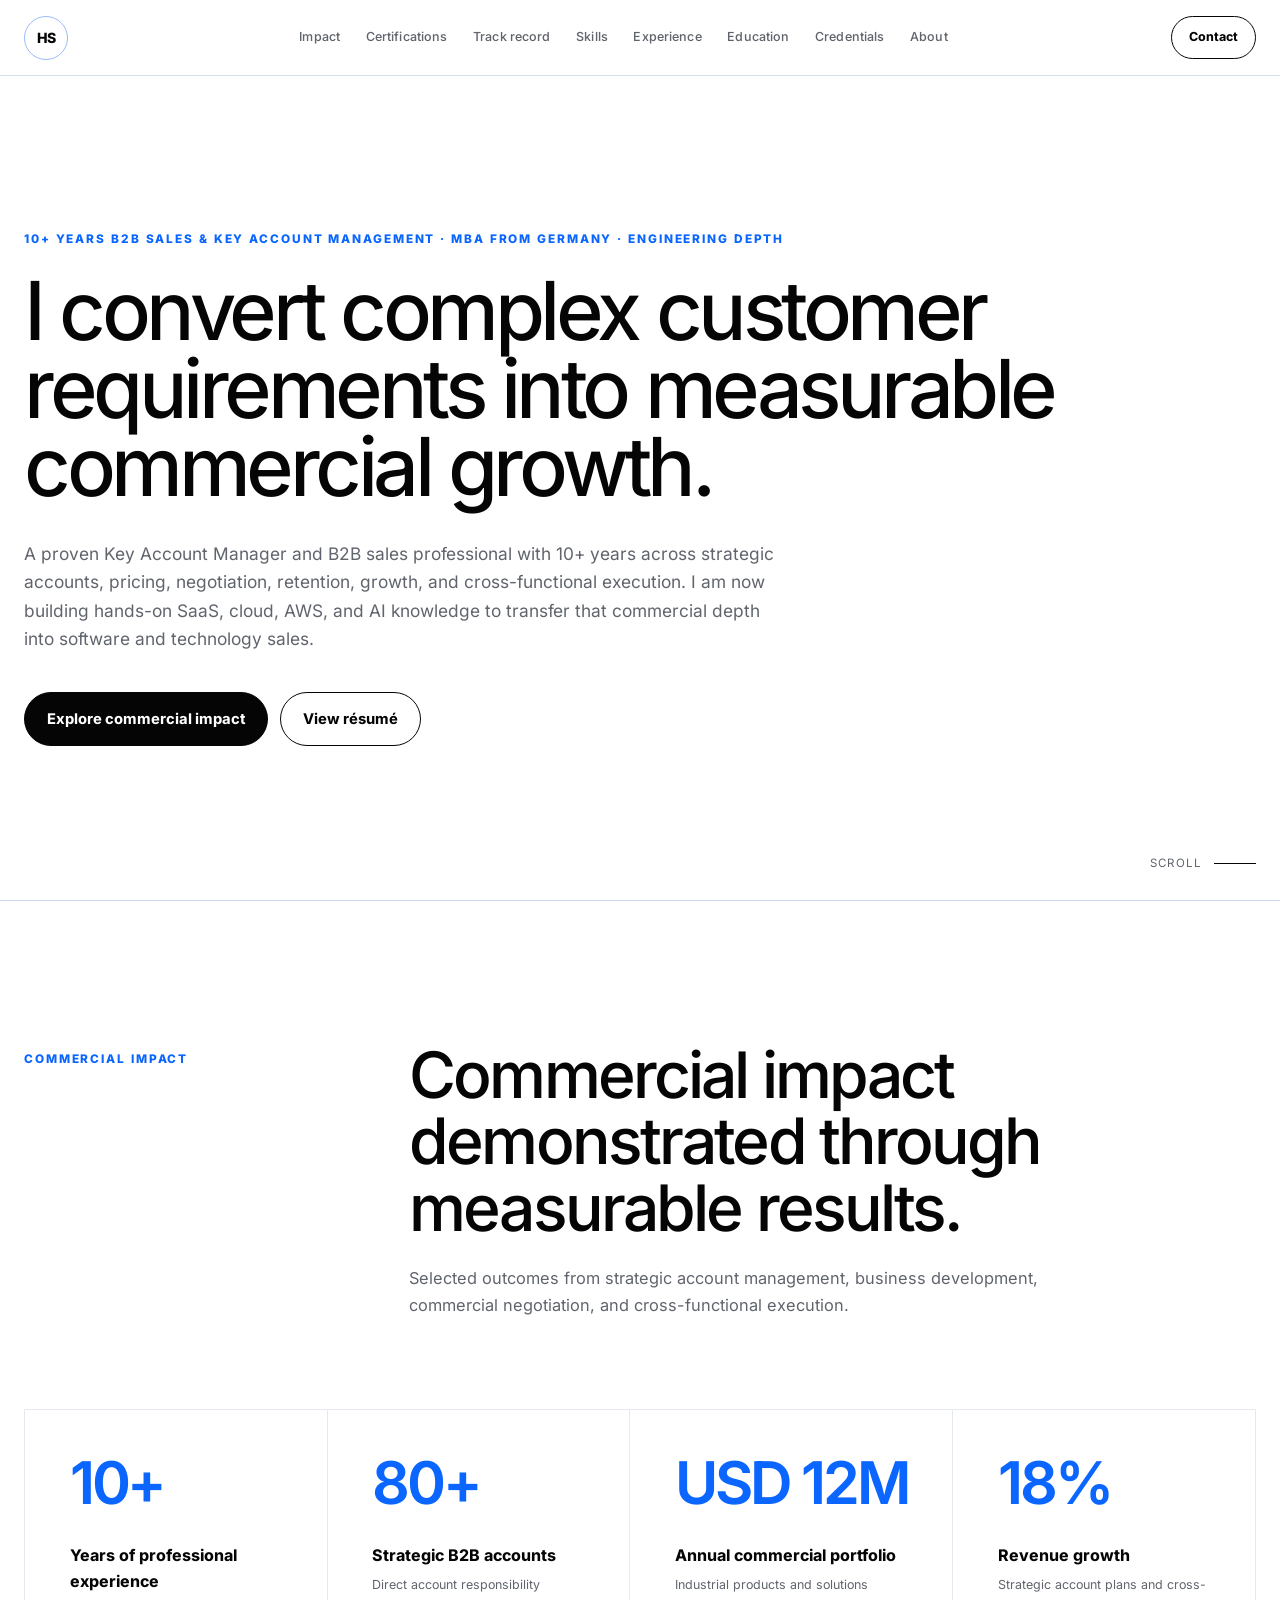
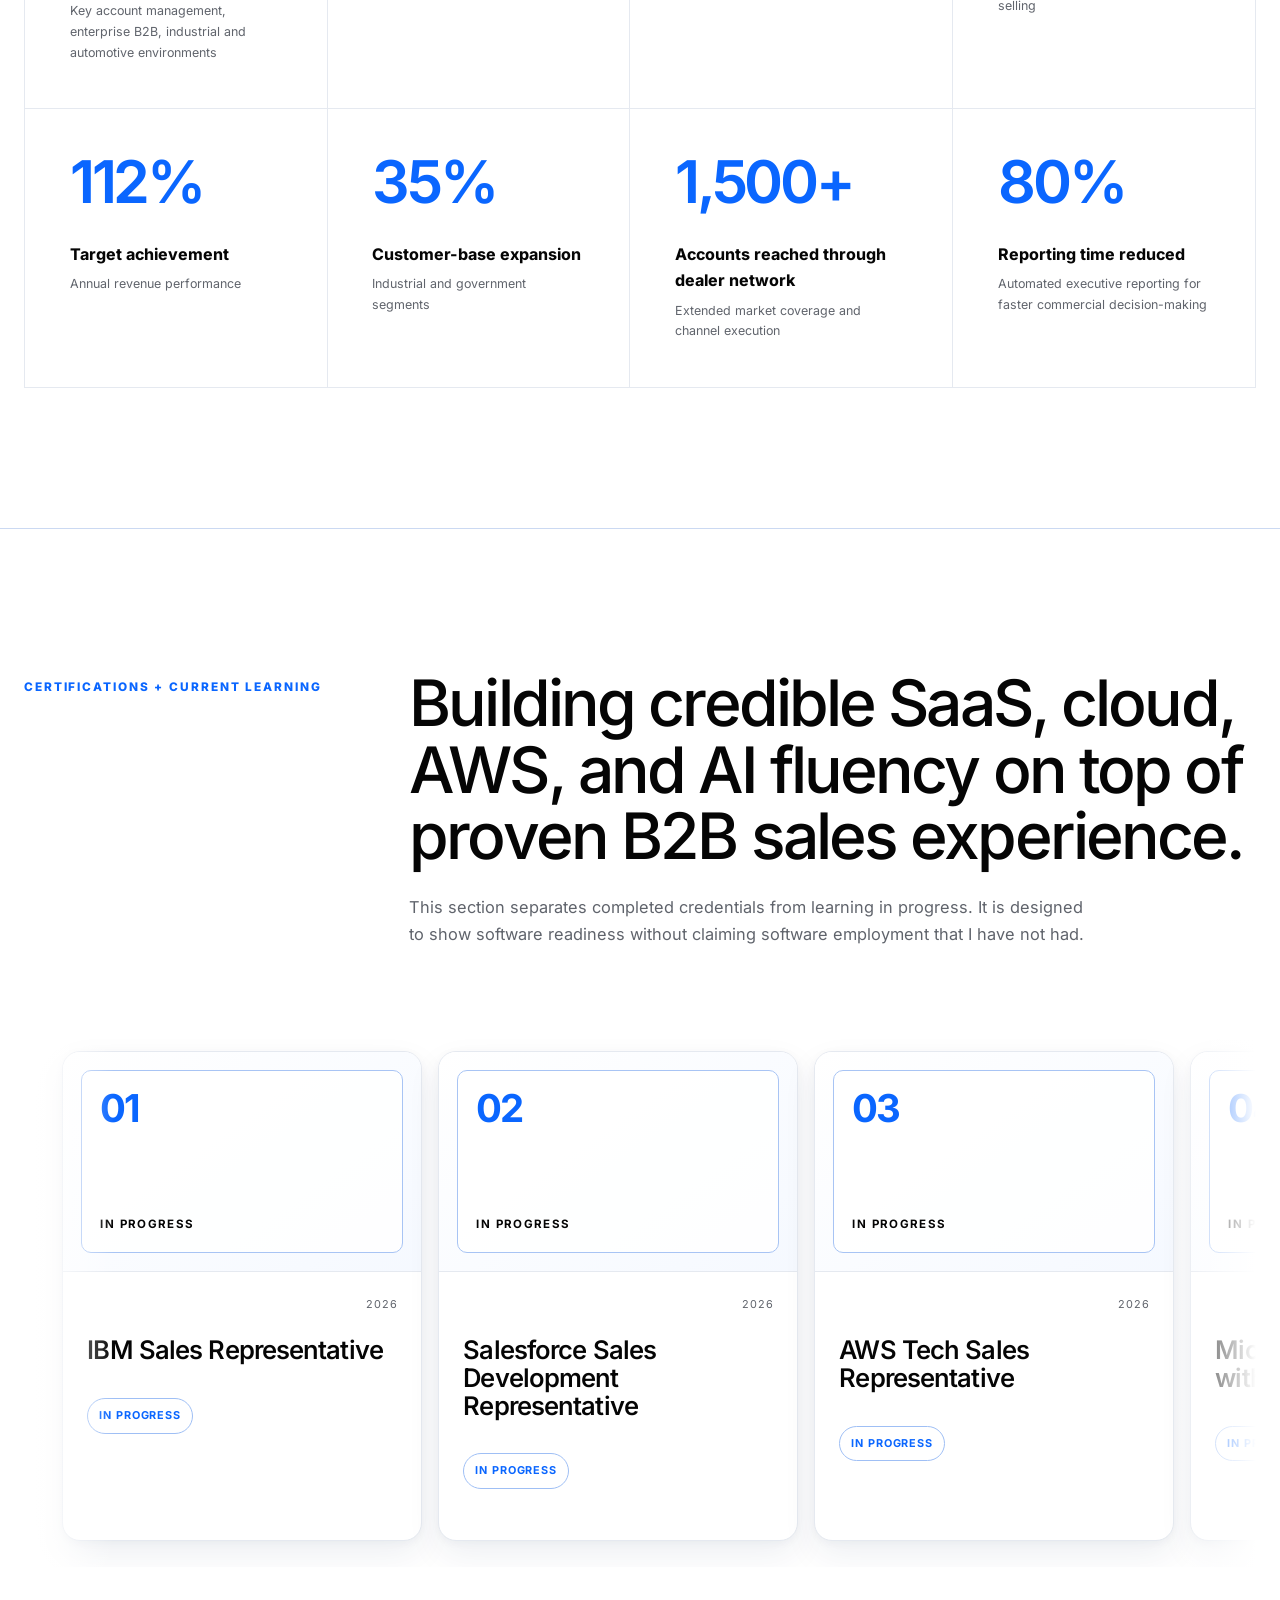
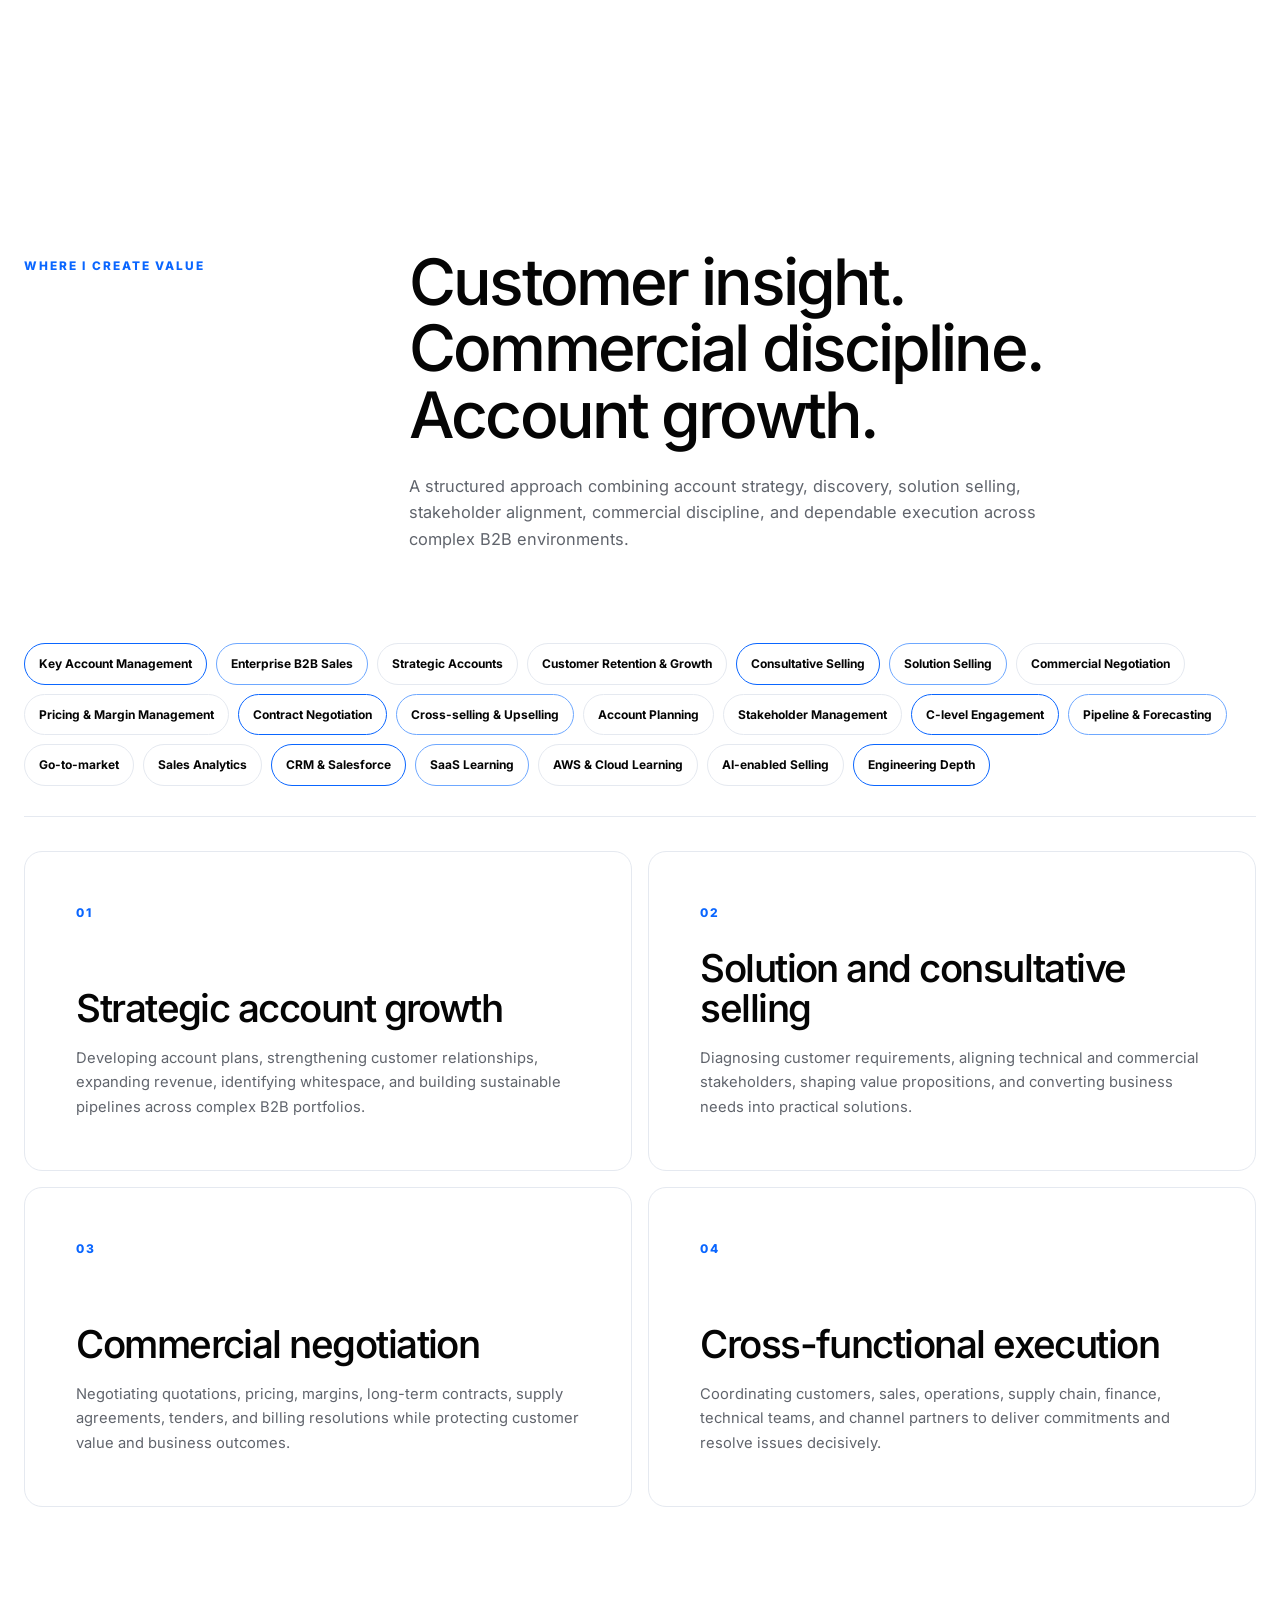
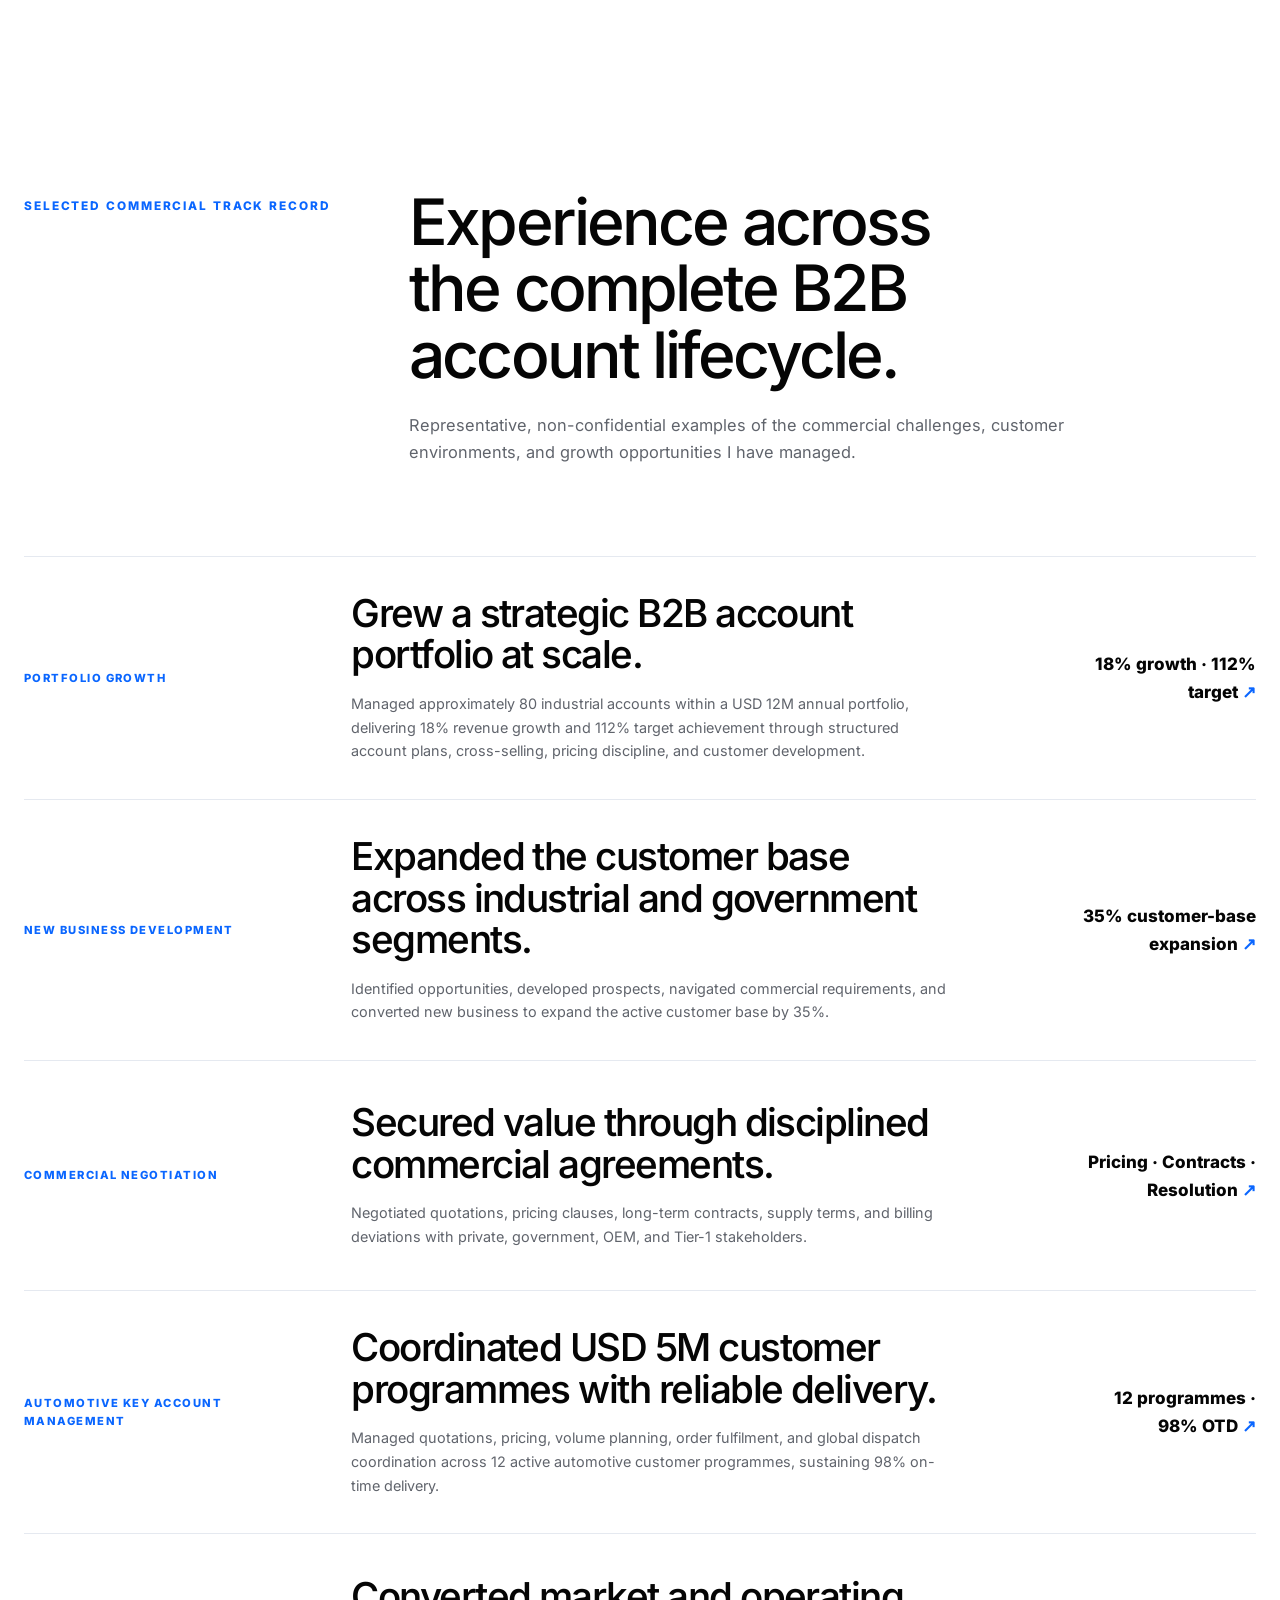
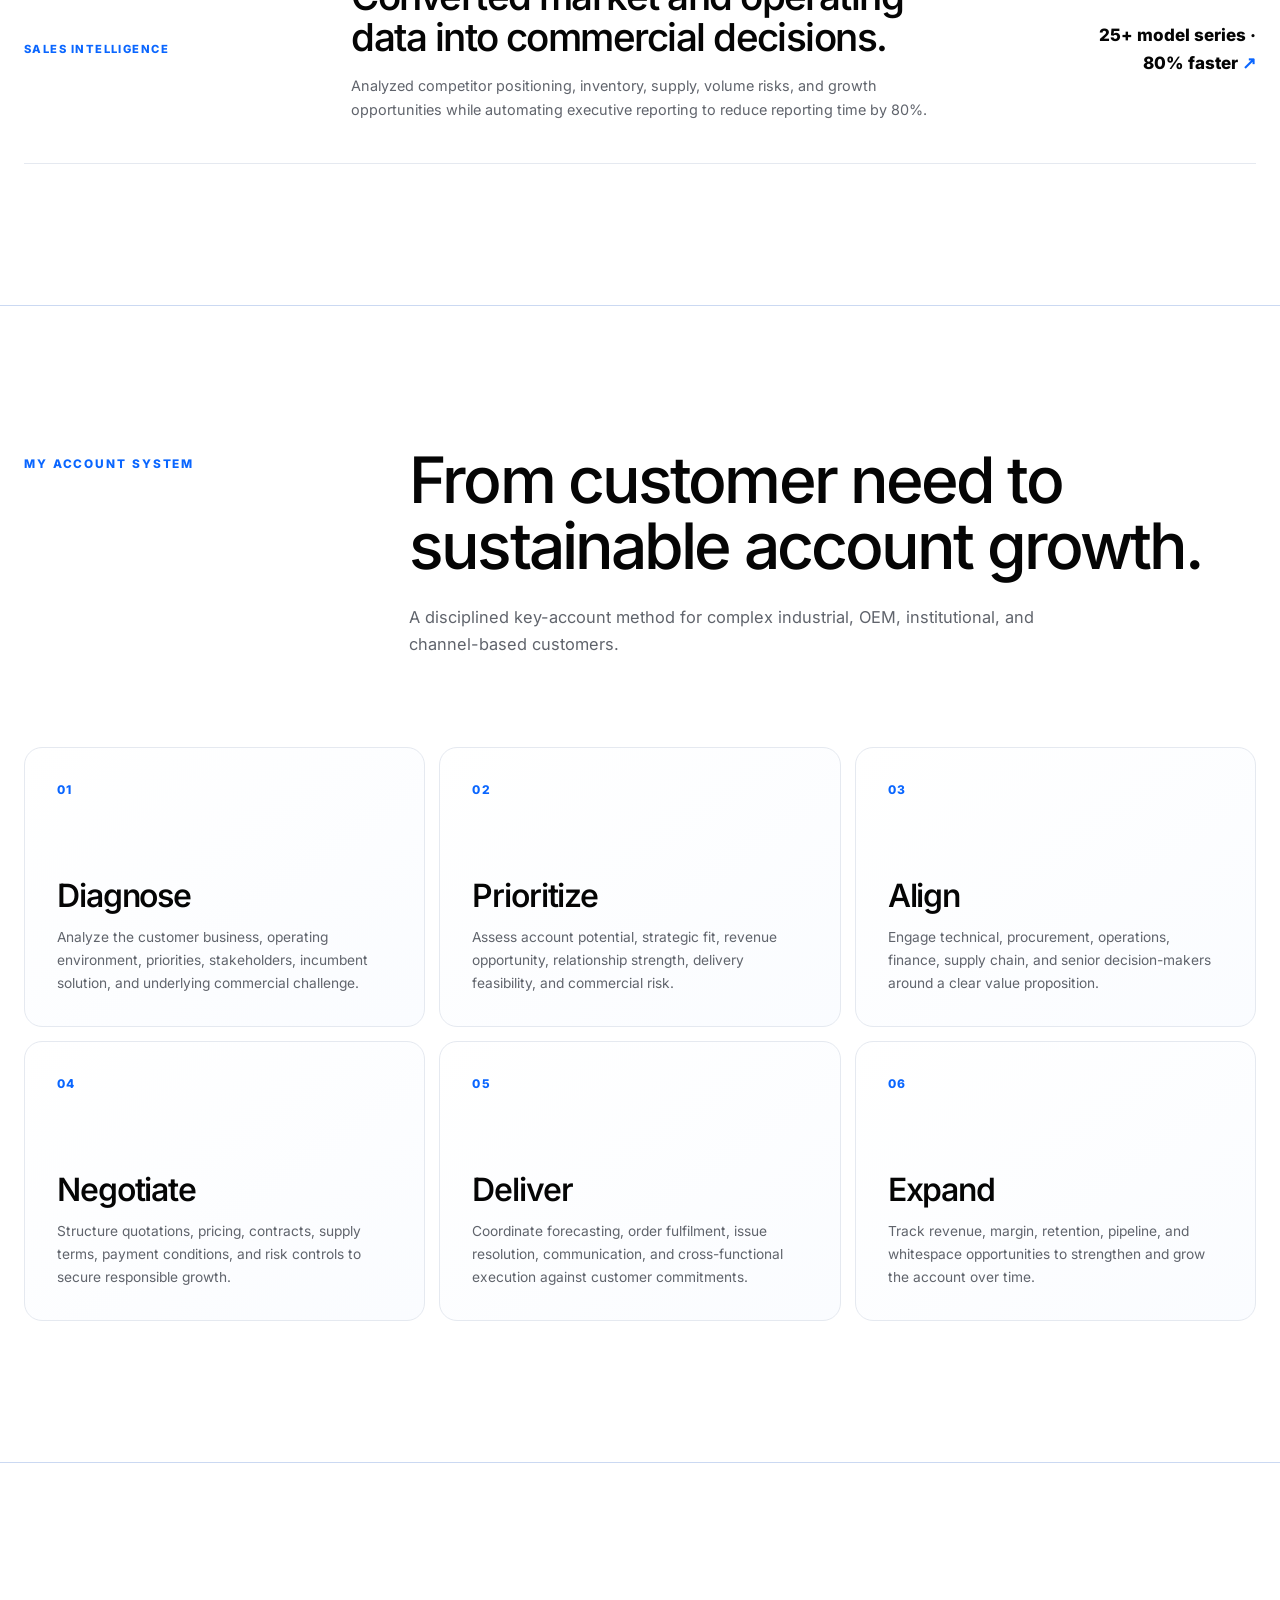
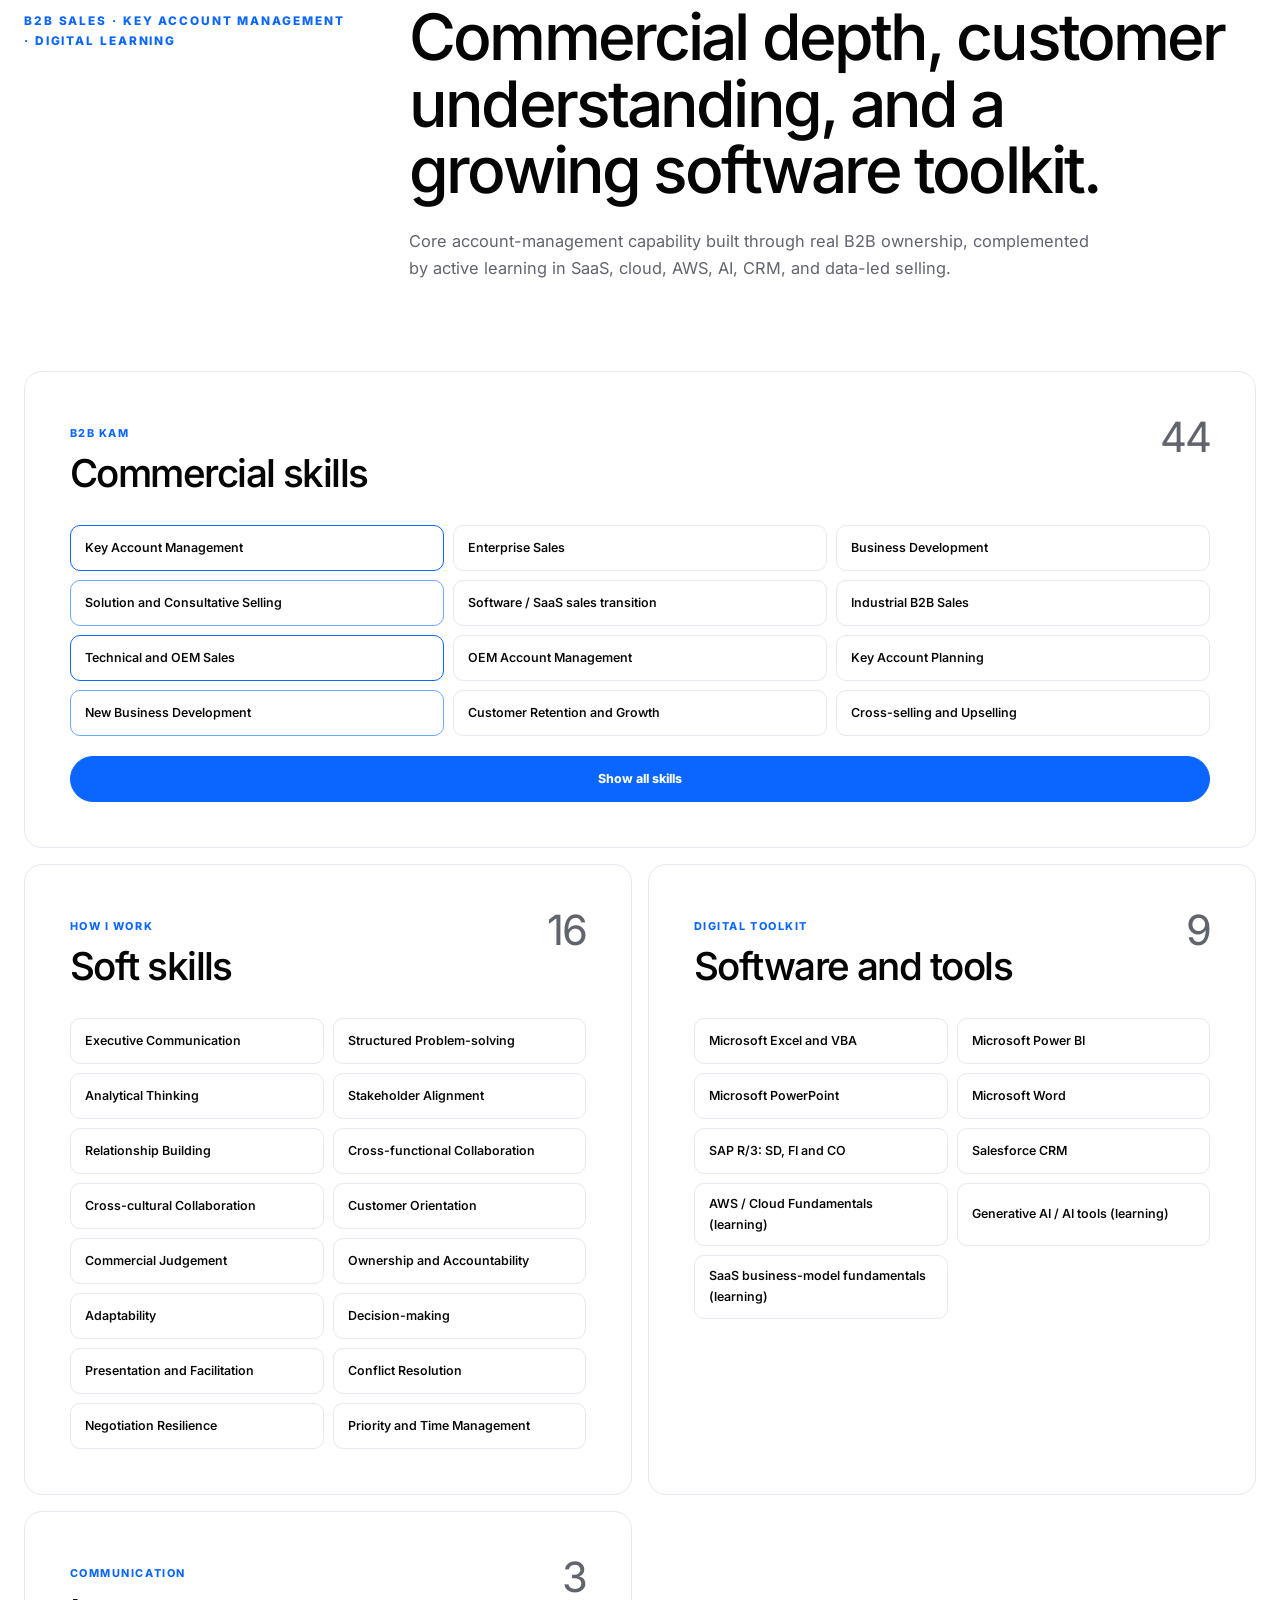
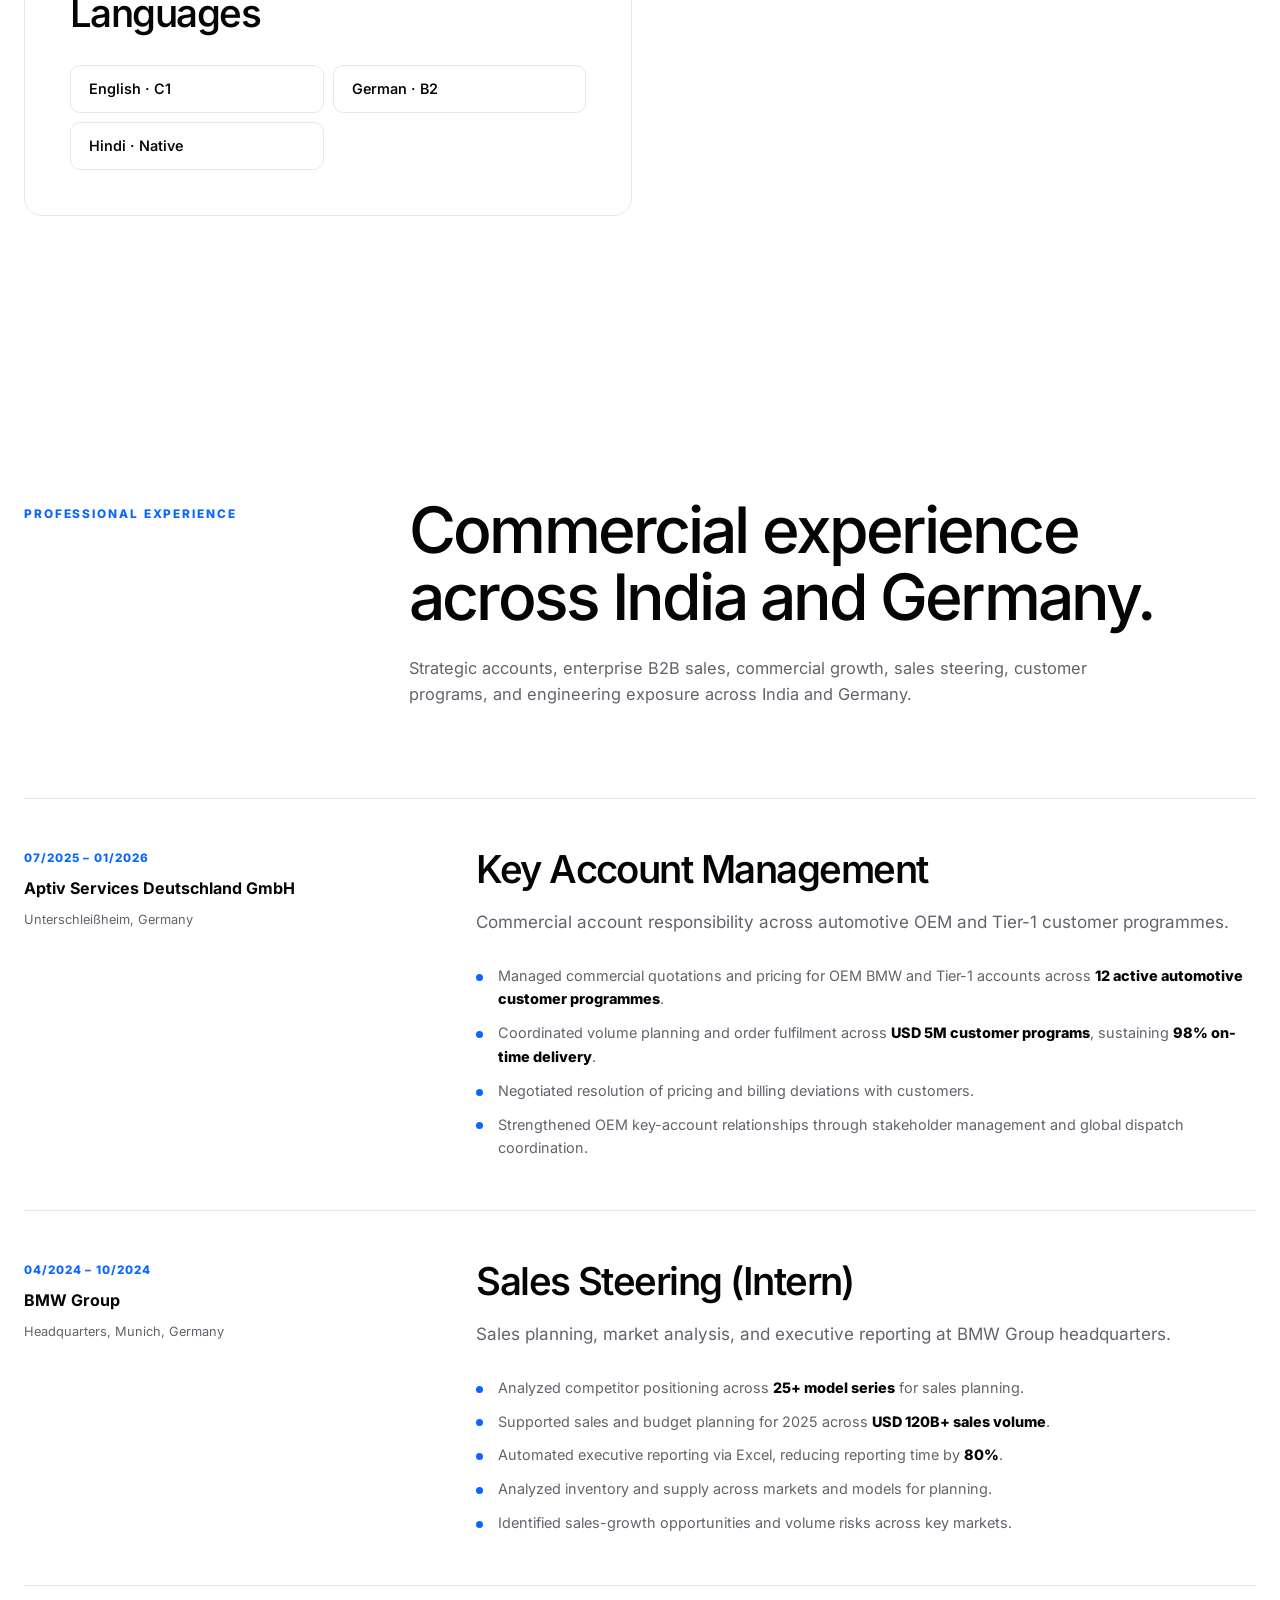
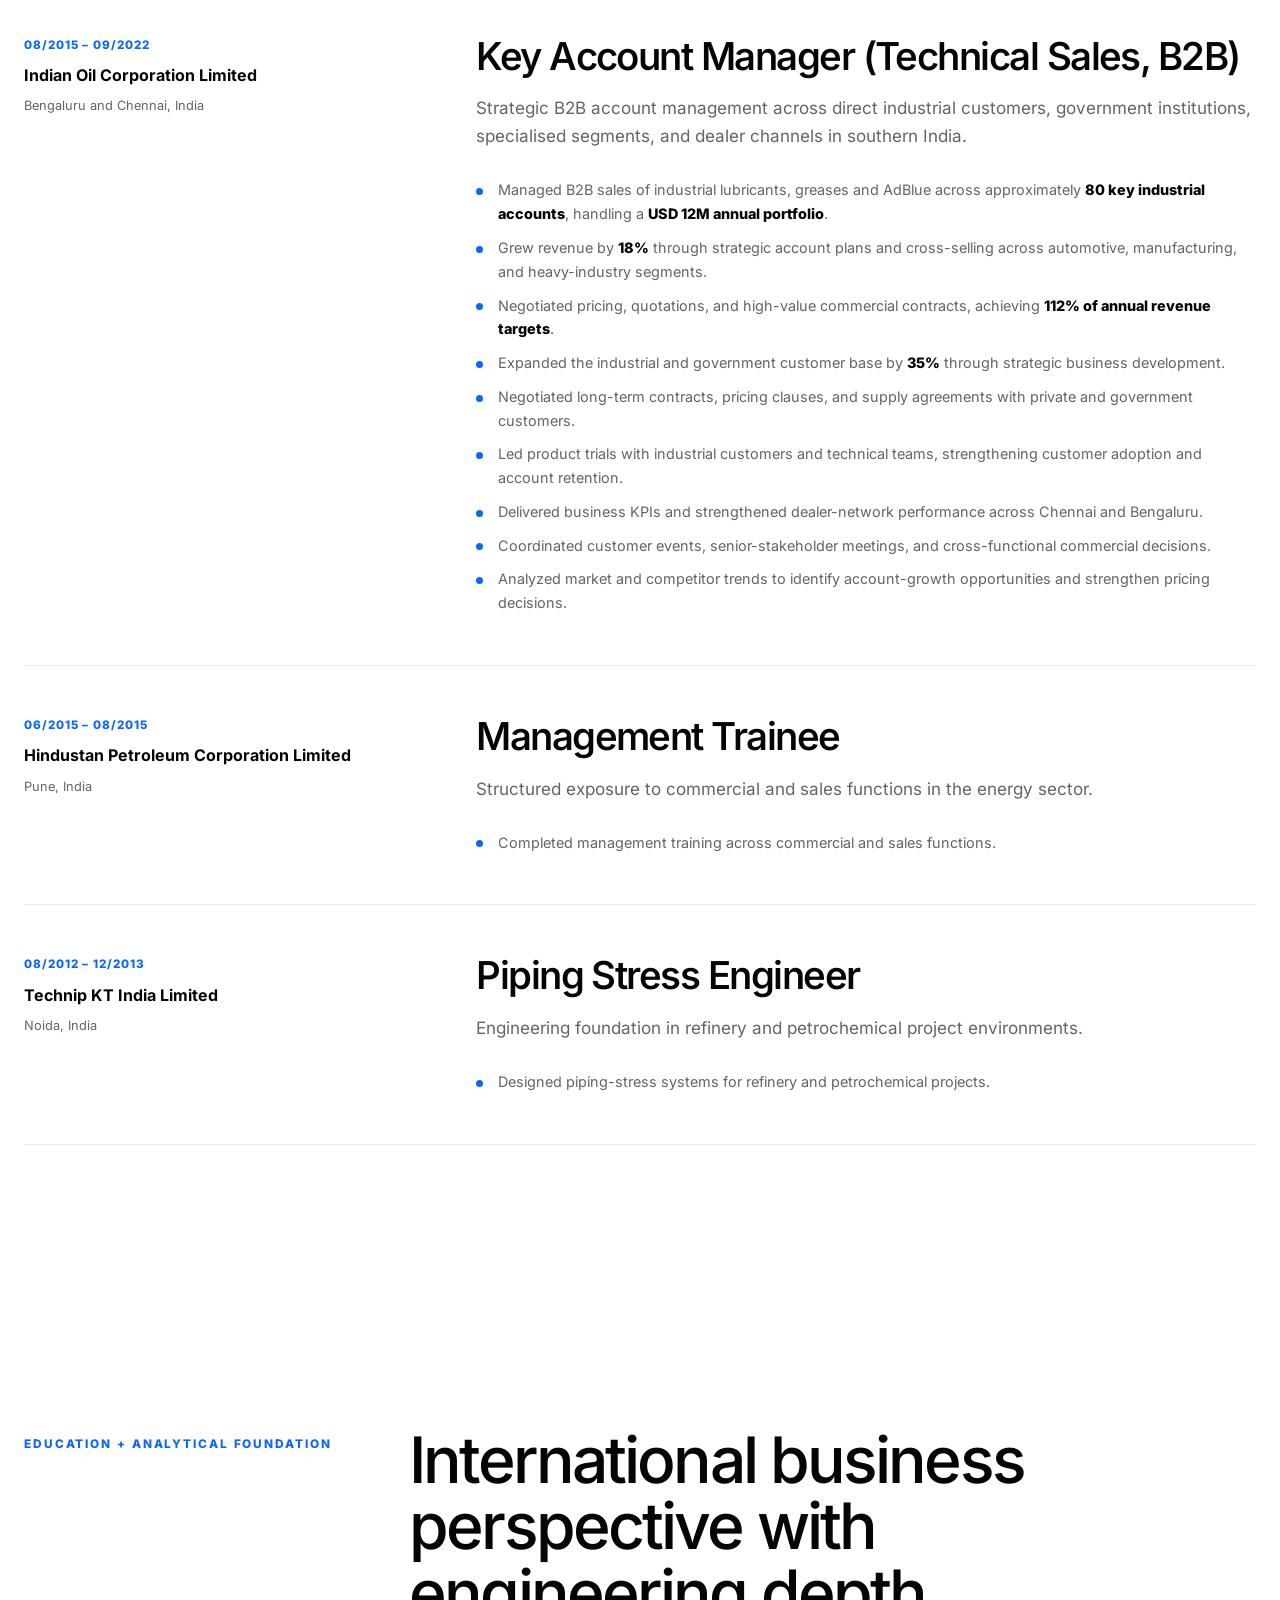
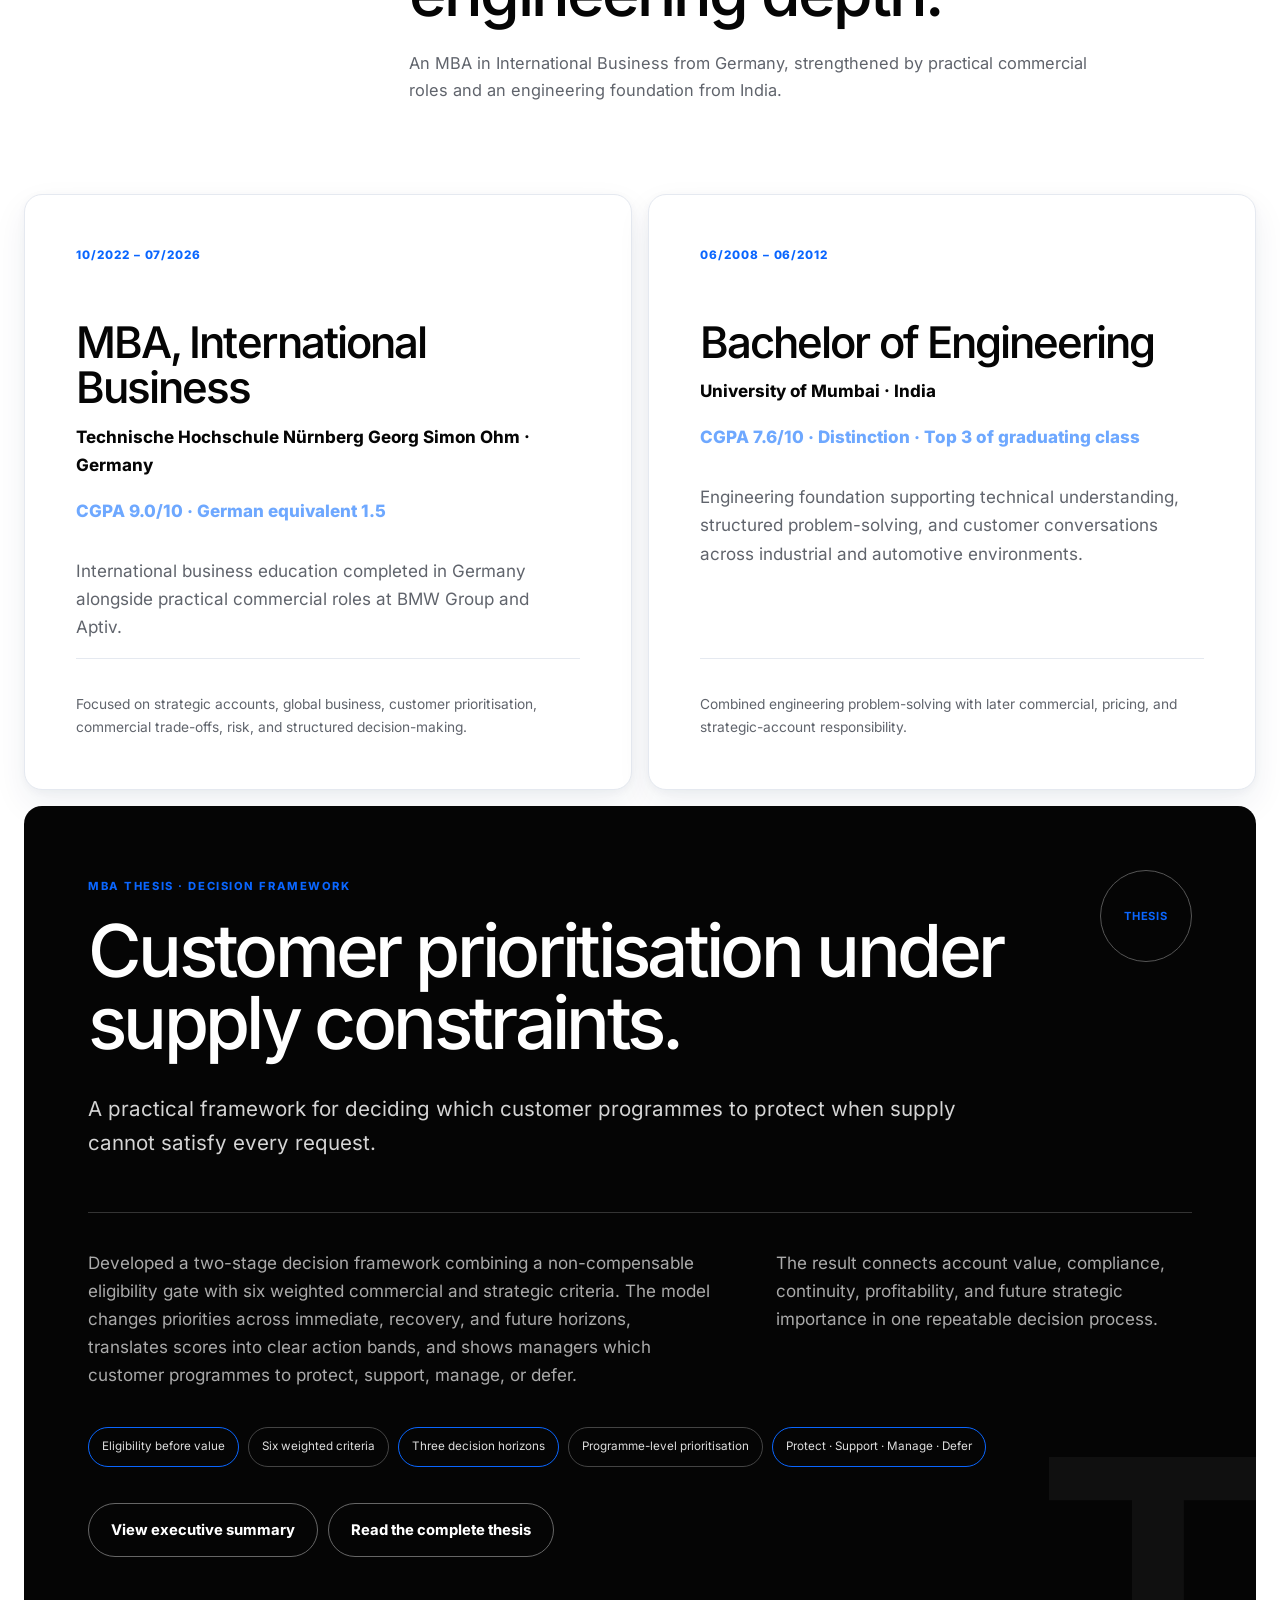
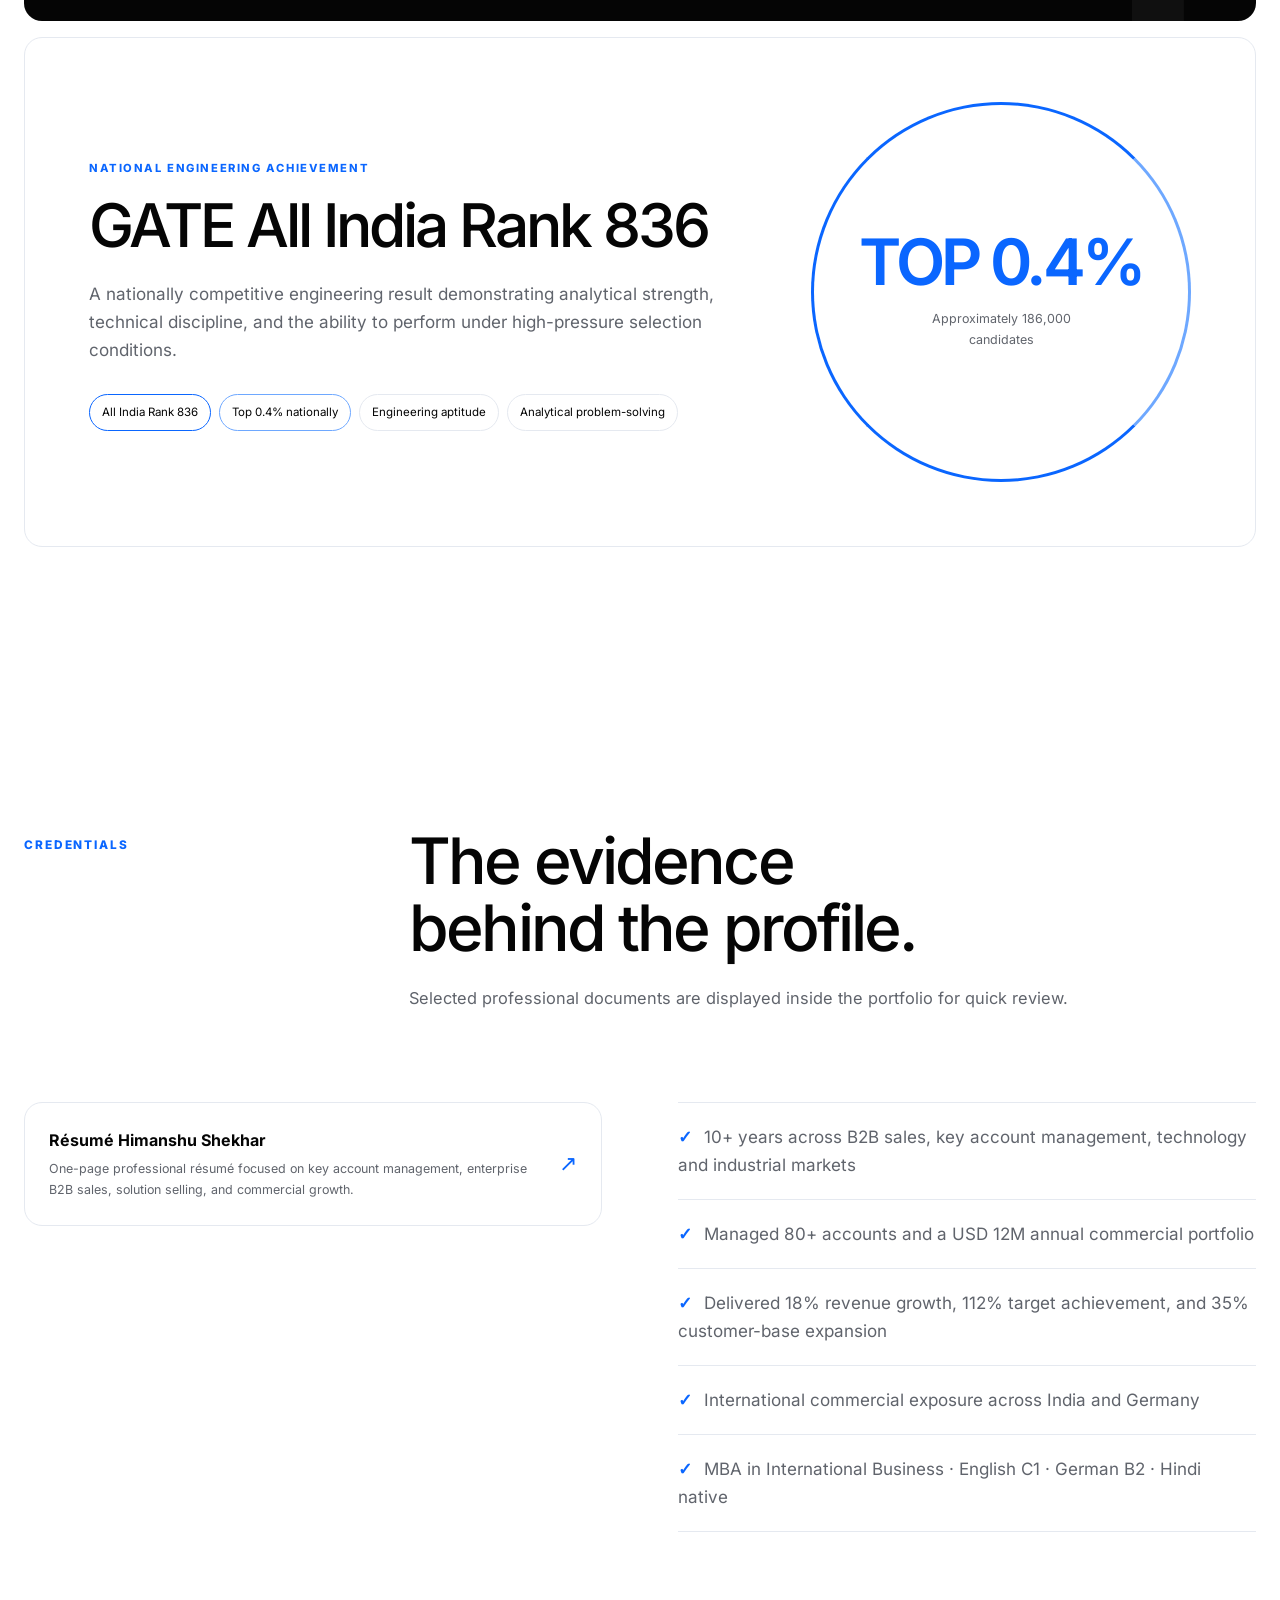
==== commit 31b29584: "Add files via upload" ====
--- a/index.html
+++ b/index.html
@@ -65,6 +65,9 @@
         <strong id="documentTitle">Document</strong>
       </div>
       <div class="modal-actions">
+        <a class="document-download magnetic" id="documentExternal" href="#" target="_blank" rel="noopener noreferrer" data-cursor="View online" hidden>
+          <span aria-hidden="true">↗</span><b>View online</b>
+        </a>
         <a class="document-download magnetic" id="documentDownload" href="#" download data-cursor="Download this" hidden>
           <span aria-hidden="true">↓</span><b id="downloadLabel">Download</b>
         </a>
--- a/css/styles.css
+++ b/css/styles.css
@@ -114,8 +114,8 @@
   letter-spacing: .16em; text-transform: uppercase;
 }
 .hero-title {
-  margin: 0; max-width: 1160px; font-family: var(--heading-font); font-size: clamp(3.4rem, 7vw, 7.2rem);
-  line-height: .98; letter-spacing: -.055em; font-weight: 470; text-wrap: balance;
+  margin: 0; max-width: 1160px; font-family: var(--heading-font); font-size: clamp(3.25rem, 6.35vw, 6.65rem);
+  line-height: .96; letter-spacing: -.055em; font-weight: 470; text-wrap: balance;
 }
 .hero-title .accent-word { color: var(--accent); }
 .hero-subtitle {
@@ -248,7 +248,8 @@
 .experience-bullets strong, .education-details strong { color: var(--text); font-weight: 800; }
 
 .education-grid { display: grid; grid-template-columns: repeat(2, 1fr); gap: 16px; }
-.education-card { min-height: 530px; padding: clamp(30px, 4vw, 52px); background: var(--surface); border-radius: var(--radius); display: flex; flex-direction: column; }
+.education-card { min-height: 530px; padding: clamp(30px, 4vw, 52px); background: var(--surface); border: 1px solid var(--border); border-radius: var(--radius); display: flex; flex-direction: column; box-shadow: 0 14px 34px rgba(20, 45, 82, .07), 0 2px 8px rgba(20, 45, 82, .04); transition: transform .32s var(--ease), border-color .3s, box-shadow .32s; }
+.education-card:hover { transform: translateY(-9px) scale(1.008); border-color: color-mix(in srgb, var(--accent) 38%, var(--border)); box-shadow: 0 22px 46px rgba(20, 45, 82, .12), 0 7px 16px rgba(10, 102, 255, .07); }
 .education-card .dates { color: var(--accent); font-size: .73rem; font-weight: 800; letter-spacing: .08em; }
 .education-card h3 { margin: 55px 0 12px; font: 540 clamp(2rem, 3.4vw, 3.6rem)/1.04 var(--heading-font); letter-spacing: -.045em; }
 .education-card .institution { font-weight: 750; }
@@ -499,10 +500,10 @@
 .certification-marquee::after { content: ""; position: absolute; top: 0; bottom: 0; width: 7vw; z-index: 2; pointer-events: none; }
 .certification-marquee::before { left: 0; background: linear-gradient(90deg, #fff, transparent); }
 .certification-marquee::after { right: 0; background: linear-gradient(270deg, #fff, transparent); }
-.certification-rail { display: flex; gap: 16px; width: max-content; padding: 8px max(24px, 3vw); animation: certificateFlow 26s ease-in-out infinite alternate; }
+.certification-rail { display: flex; gap: 16px; width: max-content; padding: 8px max(24px, 3vw); animation: certificateFlow 13s linear infinite alternate; }
 .certification-marquee:hover .certification-rail { animation-play-state: paused; }
-.certification-card { width: min(360px, 78vw); min-height: 490px; flex: 0 0 auto; overflow: hidden; border: 1px solid var(--border); border-radius: var(--radius); background: #fff; box-shadow: 0 18px 60px rgba(21, 49, 90, .06); cursor: pointer; transition: transform .35s var(--ease), border-color .3s, box-shadow .3s; }
-.certification-card:hover { transform: translateY(-7px); border-color: color-mix(in srgb, var(--accent) 45%, var(--border)); box-shadow: 0 22px 70px rgba(10, 102, 255, .10); }
+.certification-card { width: min(360px, 78vw); min-height: 490px; flex: 0 0 auto; overflow: hidden; border: 1px solid var(--border); border-radius: var(--radius); background: #fff; box-shadow: 0 14px 34px rgba(20, 45, 82, .07), 0 2px 8px rgba(20, 45, 82, .04); cursor: pointer; transition: transform .32s var(--ease), border-color .3s, box-shadow .32s; transform-style: preserve-3d; }
+.certification-card:hover { transform: translateY(-9px) scale(1.012); border-color: color-mix(in srgb, var(--accent) 38%, var(--border)); box-shadow: 0 22px 46px rgba(20, 45, 82, .12), 0 7px 16px rgba(10, 102, 255, .07); }
 .certificate-preview { height: 220px; padding: 18px; border-bottom: 1px solid var(--border); background: linear-gradient(145deg, #fff, color-mix(in srgb, var(--accent) 4%, #fff)); }
 .certificate-preview img { width: 100%; height: 100%; object-fit: contain; border-radius: calc(var(--radius) - 8px); background: #fff; }
 .certificate-placeholder { width: 100%; height: 100%; border: 1px solid color-mix(in srgb, var(--accent) 28%, var(--border)); border-radius: calc(var(--radius) - 8px); display: flex; flex-direction: column; justify-content: space-between; padding: 18px; background: rgba(255,255,255,.9); }
@@ -515,34 +516,43 @@
 .certificate-status { display: inline-flex; margin-top: 22px; padding: 8px 11px; border: 1px solid color-mix(in srgb, var(--accent) 32%, var(--border)); border-radius: 999px; color: var(--accent); font-size: .68rem; letter-spacing: .08em; text-transform: uppercase; }
 @keyframes certificateFlow { from { transform: translateX(0); } to { transform: translateX(-18%); } }
 
-/* Liquid-glass pointer. Default is pure white glass; tint remains user-editable. */
+/* Clickable action cursor v6: normal pointer everywhere; simple flat action bubble on links only. */
+:root { --cursor-shadow: #E10600; }
 .custom-cursor {
   width: 104px; height: 104px; margin: -52px 0 0 -52px;
-  border: 1px solid rgba(255,255,255,.92); border-radius: 50%;
-  background:
-    radial-gradient(circle at 30% 24%, rgba(255,255,255,.92) 0 9%, transparent 28%),
-    radial-gradient(circle at 68% 76%, color-mix(in srgb, var(--glass-tint) 34%, transparent) 0 6%, transparent 34%),
-    color-mix(in srgb, var(--glass-tint) 24%, rgba(255,255,255,.18));
+  border: 1px solid transparent; border-radius: 50%;
+  background: transparent;
+  box-shadow: none;
+  backdrop-filter: none;
+  -webkit-backdrop-filter: none;
+  overflow: hidden;
+  opacity: 0;
+  transform: scale(.92);
+  transition: opacity .12s ease, transform .16s var(--ease), background .16s ease, box-shadow .16s ease;
+  will-change: left, top, transform, opacity;
+}
+.custom-cursor::before,
+.custom-cursor::after { content: none !important; }
+.custom-cursor.is-active { opacity: 0; }
+.custom-cursor > span {
+  position: absolute; inset: 0; z-index: 2; display: flex; align-items: center; justify-content: center;
+  padding: 15px; color: #fff; opacity: 0;
+  font-size: 10.5px; font-weight: 800; line-height: 1.08;
+  letter-spacing: .02em; text-align: center; text-transform: uppercase; text-wrap: balance;
+  transition: opacity .12s ease;
+  text-shadow: none;
+}
+.custom-cursor.is-link {
+  opacity: 1;
+  transform: scale(1);
+  background: var(--cursor-shadow);
+  border-color: rgba(255,255,255,.22);
   box-shadow:
-    inset 0 0 0 1px rgba(255,255,255,.55),
-    inset 10px 12px 24px rgba(255,255,255,.30),
-    inset -12px -10px 24px rgba(70,120,190,.07),
-    0 10px 32px rgba(28,55,94,.12),
-    0 1px 2px rgba(20,35,55,.10);
-  backdrop-filter: blur(6px) saturate(1.45) contrast(1.04);
-  -webkit-backdrop-filter: blur(6px) saturate(1.45) contrast(1.04);
-  opacity: 0;
-  transform: scale(.72);
-  transition: opacity .15s, width .22s var(--ease), height .22s var(--ease), margin .22s var(--ease), box-shadow .22s;
-  will-change: left, top, width, height;
-}
-.custom-cursor::after { content: ""; position: absolute; inset: 5px; border-radius: 50%; border-top: 1px solid rgba(255,255,255,.95); border-left: 1px solid rgba(255,255,255,.55); opacity: .9; }
-.custom-cursor.is-active { opacity: 1; }
-.custom-cursor.is-link { width: 116px; height: 116px; margin: -58px 0 0 -58px; opacity: 1; box-shadow: inset 0 0 0 1px rgba(255,255,255,.62), 0 14px 40px rgba(10,102,255,.12); }
-.custom-cursor span { color: var(--text); text-shadow: 0 1px 10px rgba(255,255,255,.85); opacity: 0; mix-blend-mode: normal; }
-.custom-cursor.is-link span { opacity: .72; }
-.glass-hovered { transform: scale(1.018); transform-origin: center center; transition: transform .18s var(--ease), filter .18s var(--ease); }
-.cursor-over-link, .cursor-over-link a, .cursor-over-link button, .cursor-over-link [role="button"] { cursor: none !important; }
+    0 8px 22px color-mix(in srgb, var(--cursor-shadow) 24%, transparent),
+    0 2px 6px rgba(12,18,28,.12);
+}
+.custom-cursor.is-link > span { opacity: 1; }
+.cursor-over-link, .cursor-over-link a, .cursor-over-link button, .cursor-over-link [role="button"], .cursor-over-link .certification-card { cursor: none !important; }
 
 @media (max-width: 720px) {
   .certification-rail { animation: none; width: auto; overflow-x: auto; scroll-snap-type: x mandatory; padding-inline: 16px; }
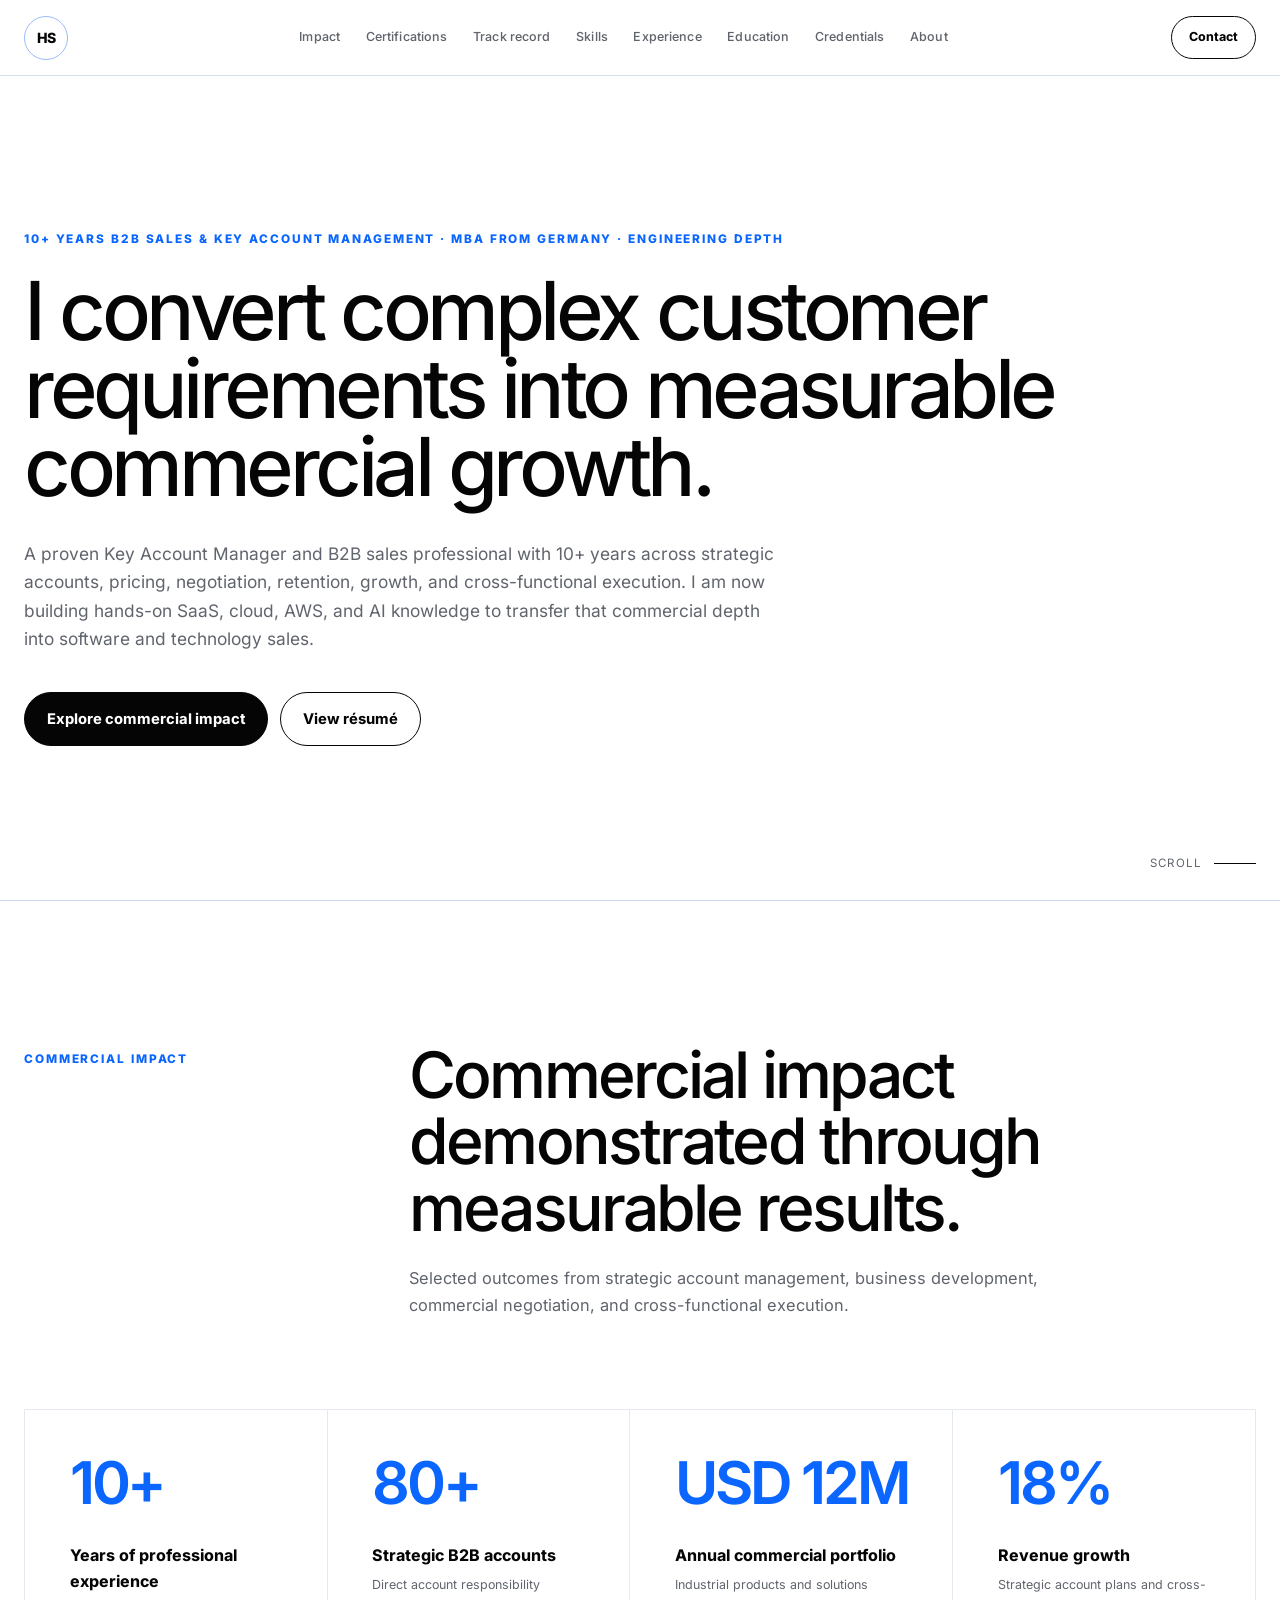
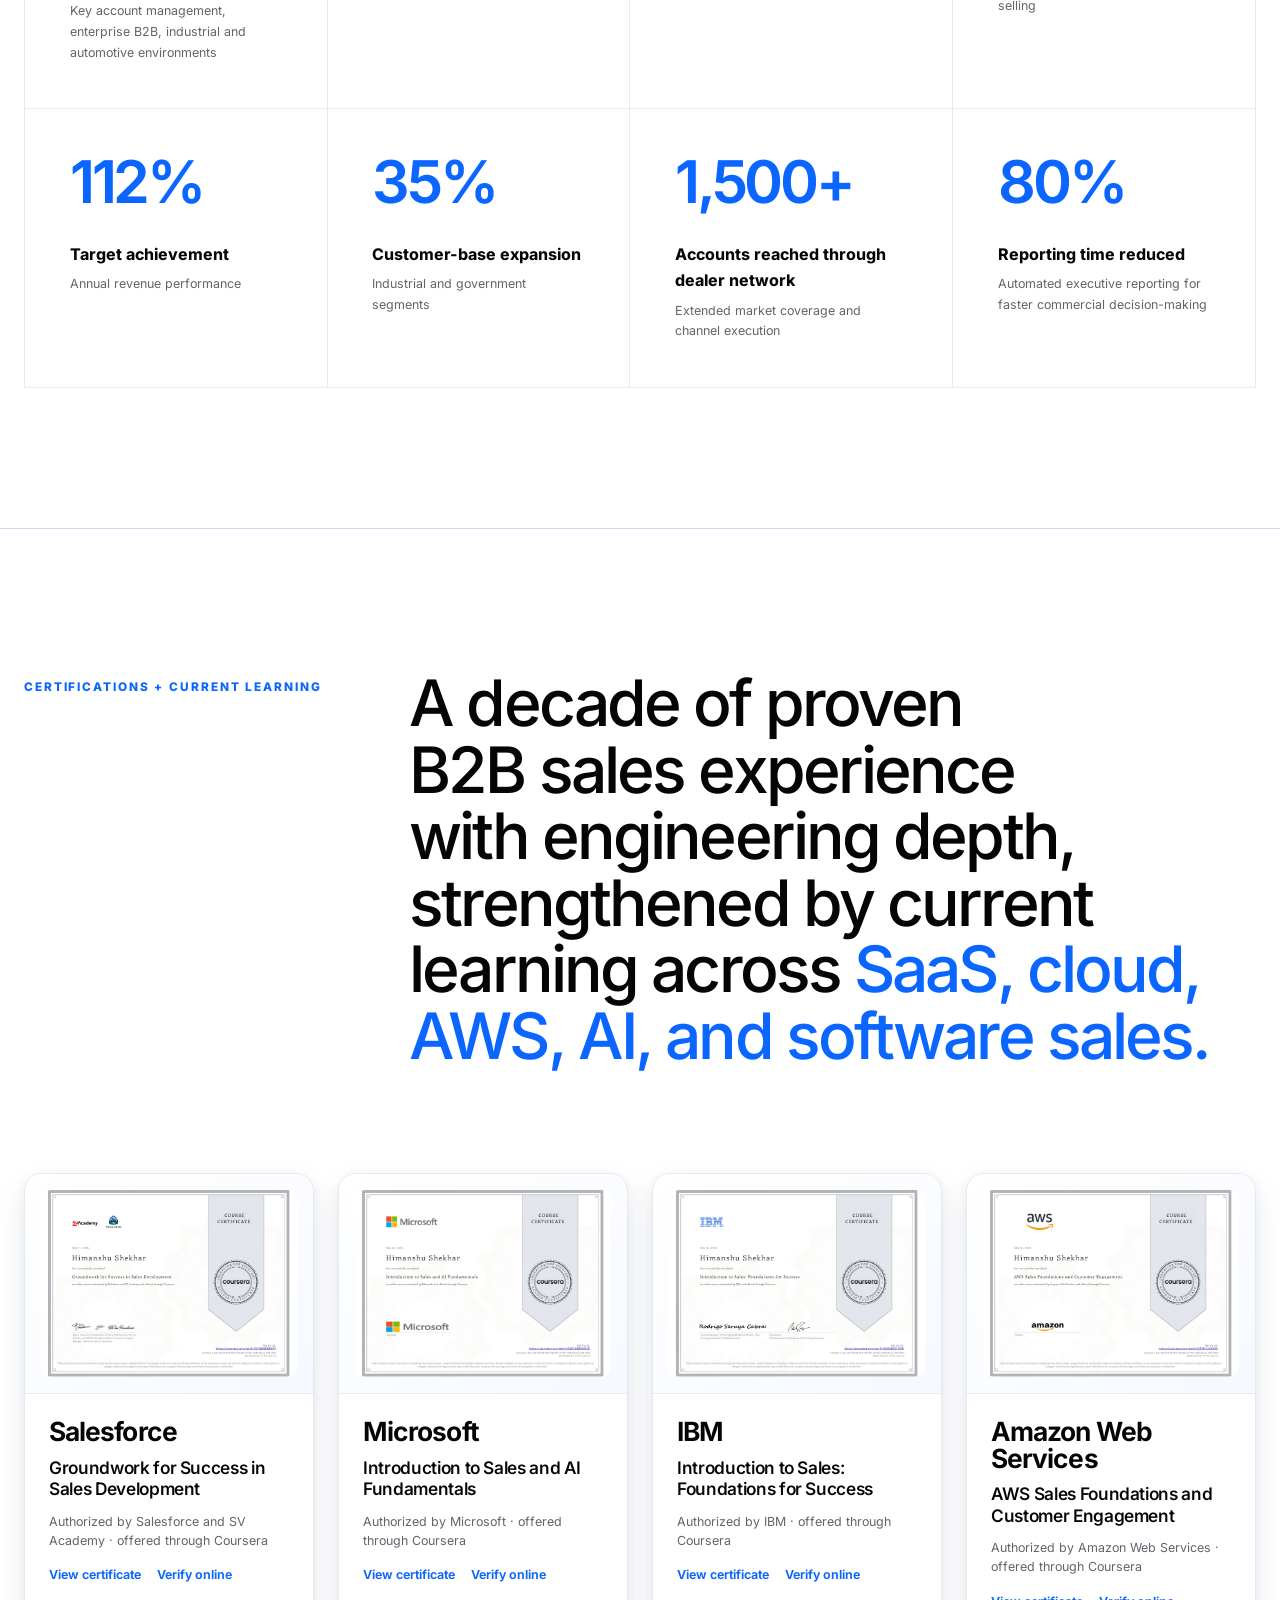
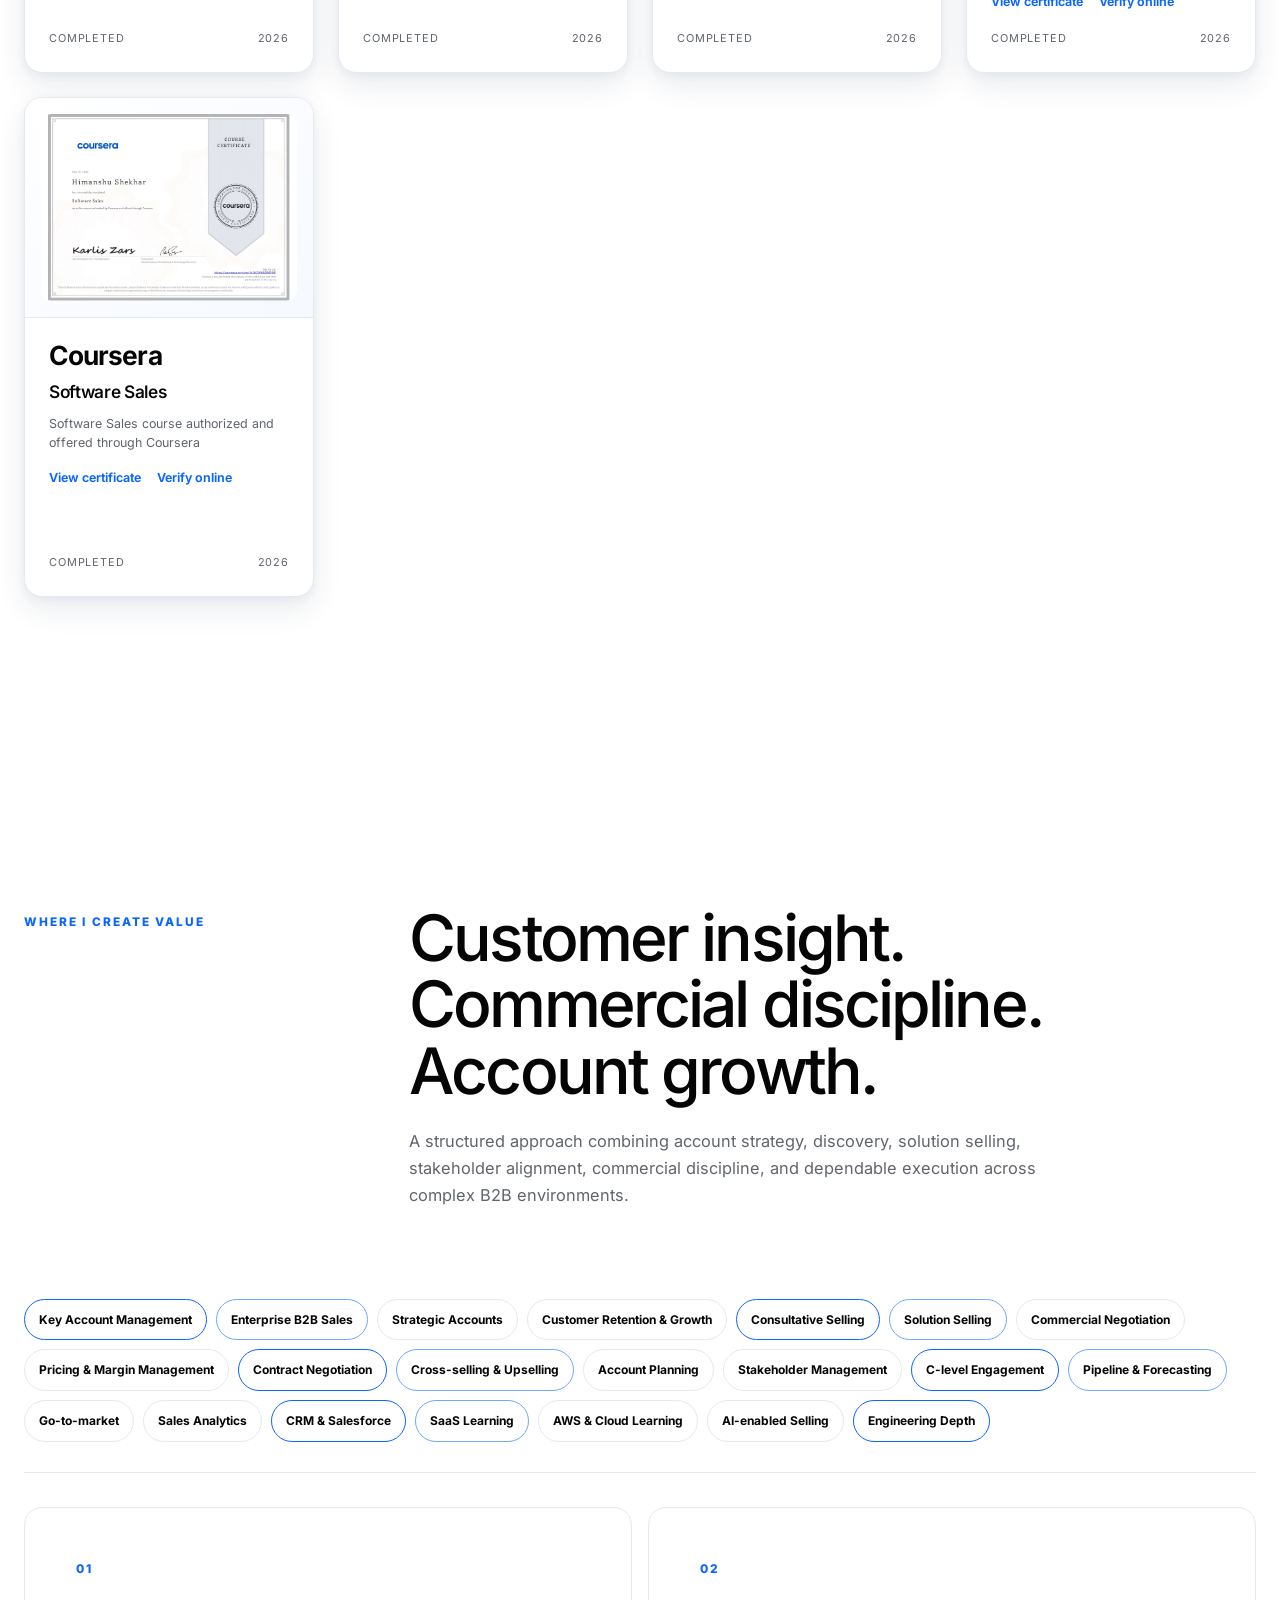
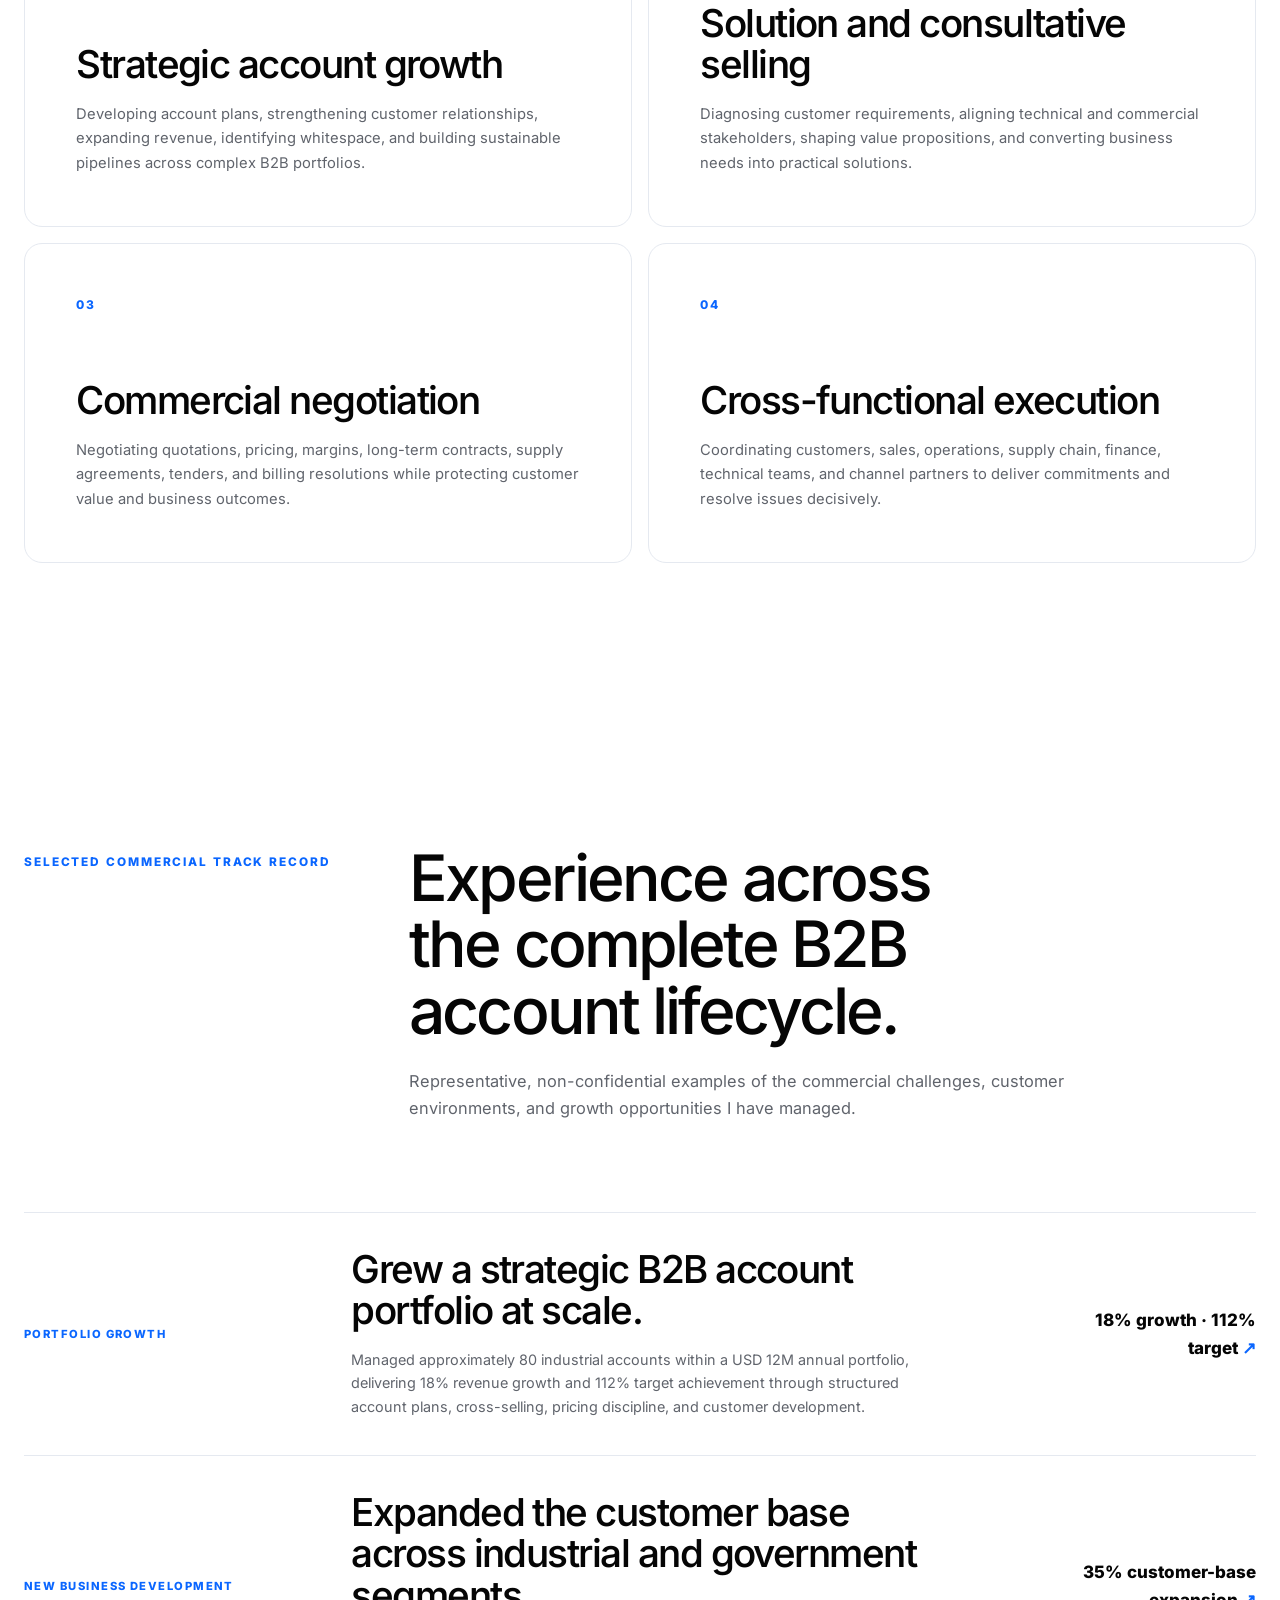
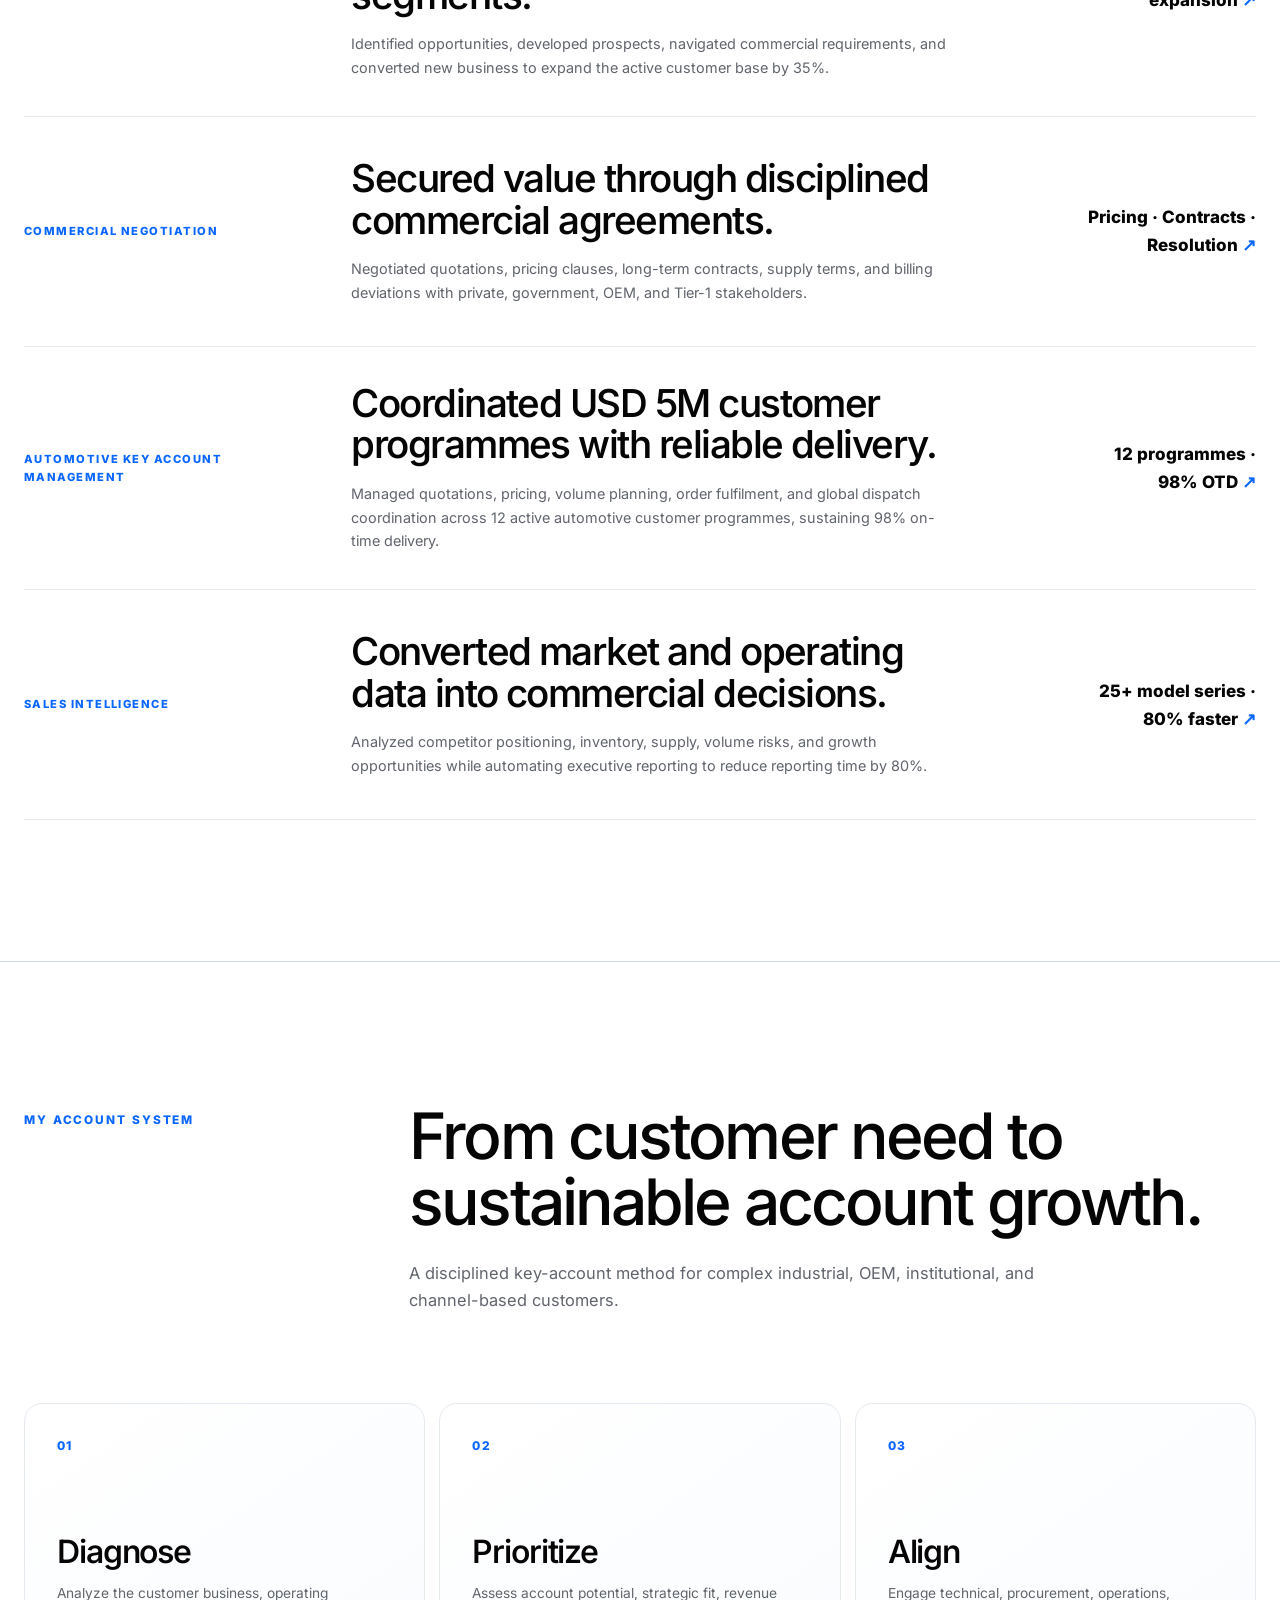
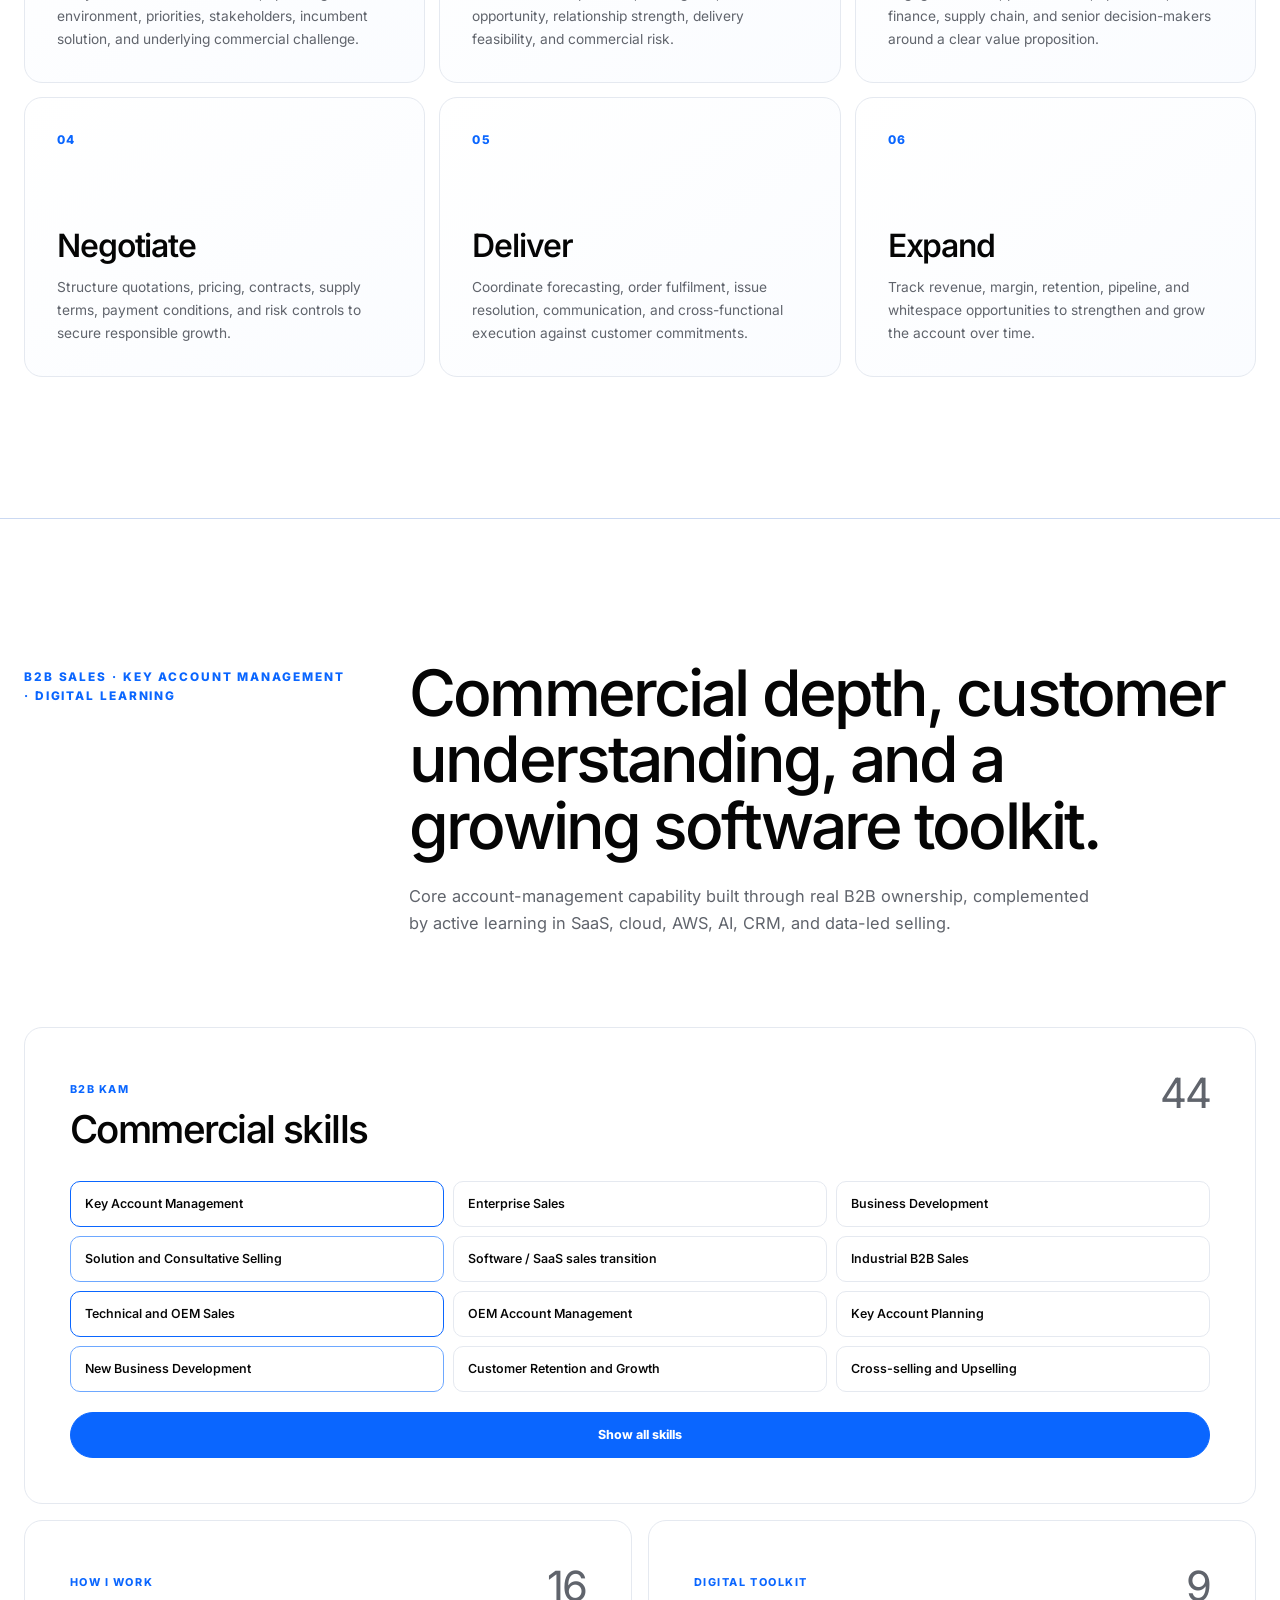
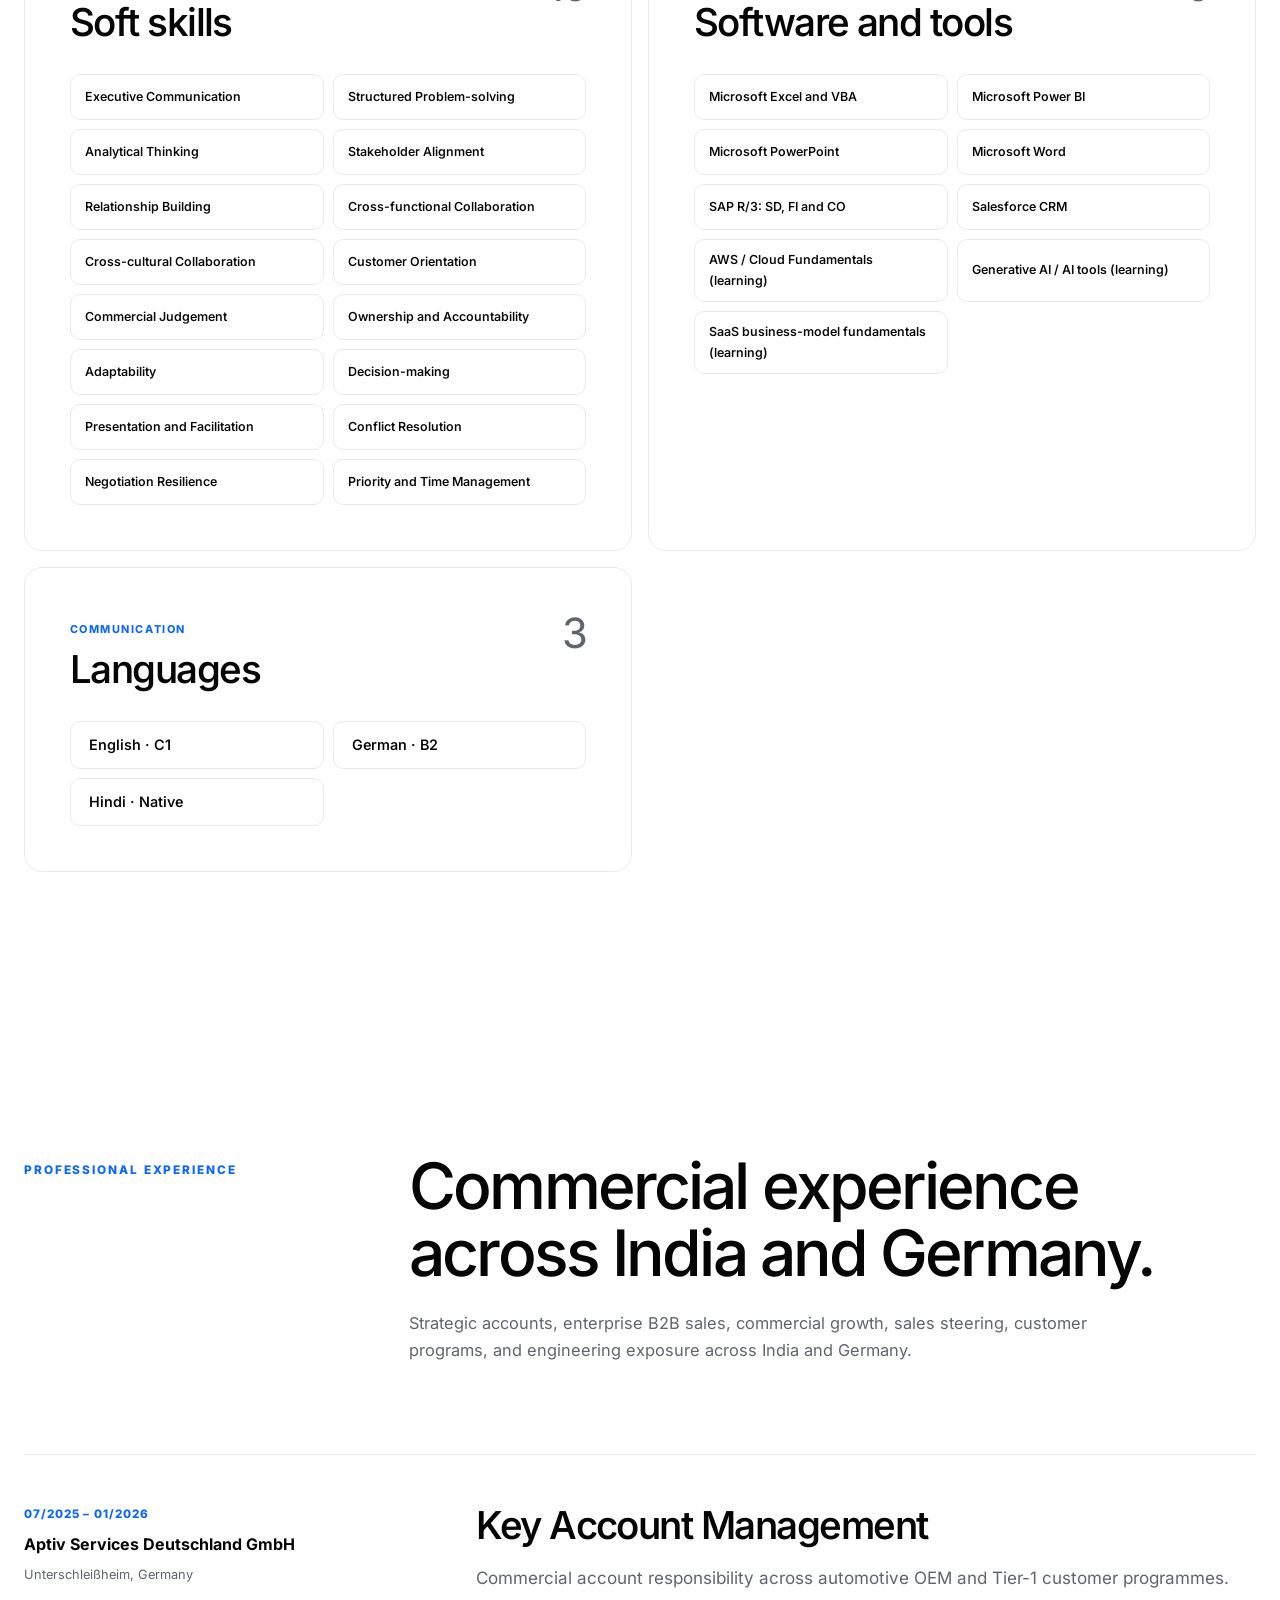
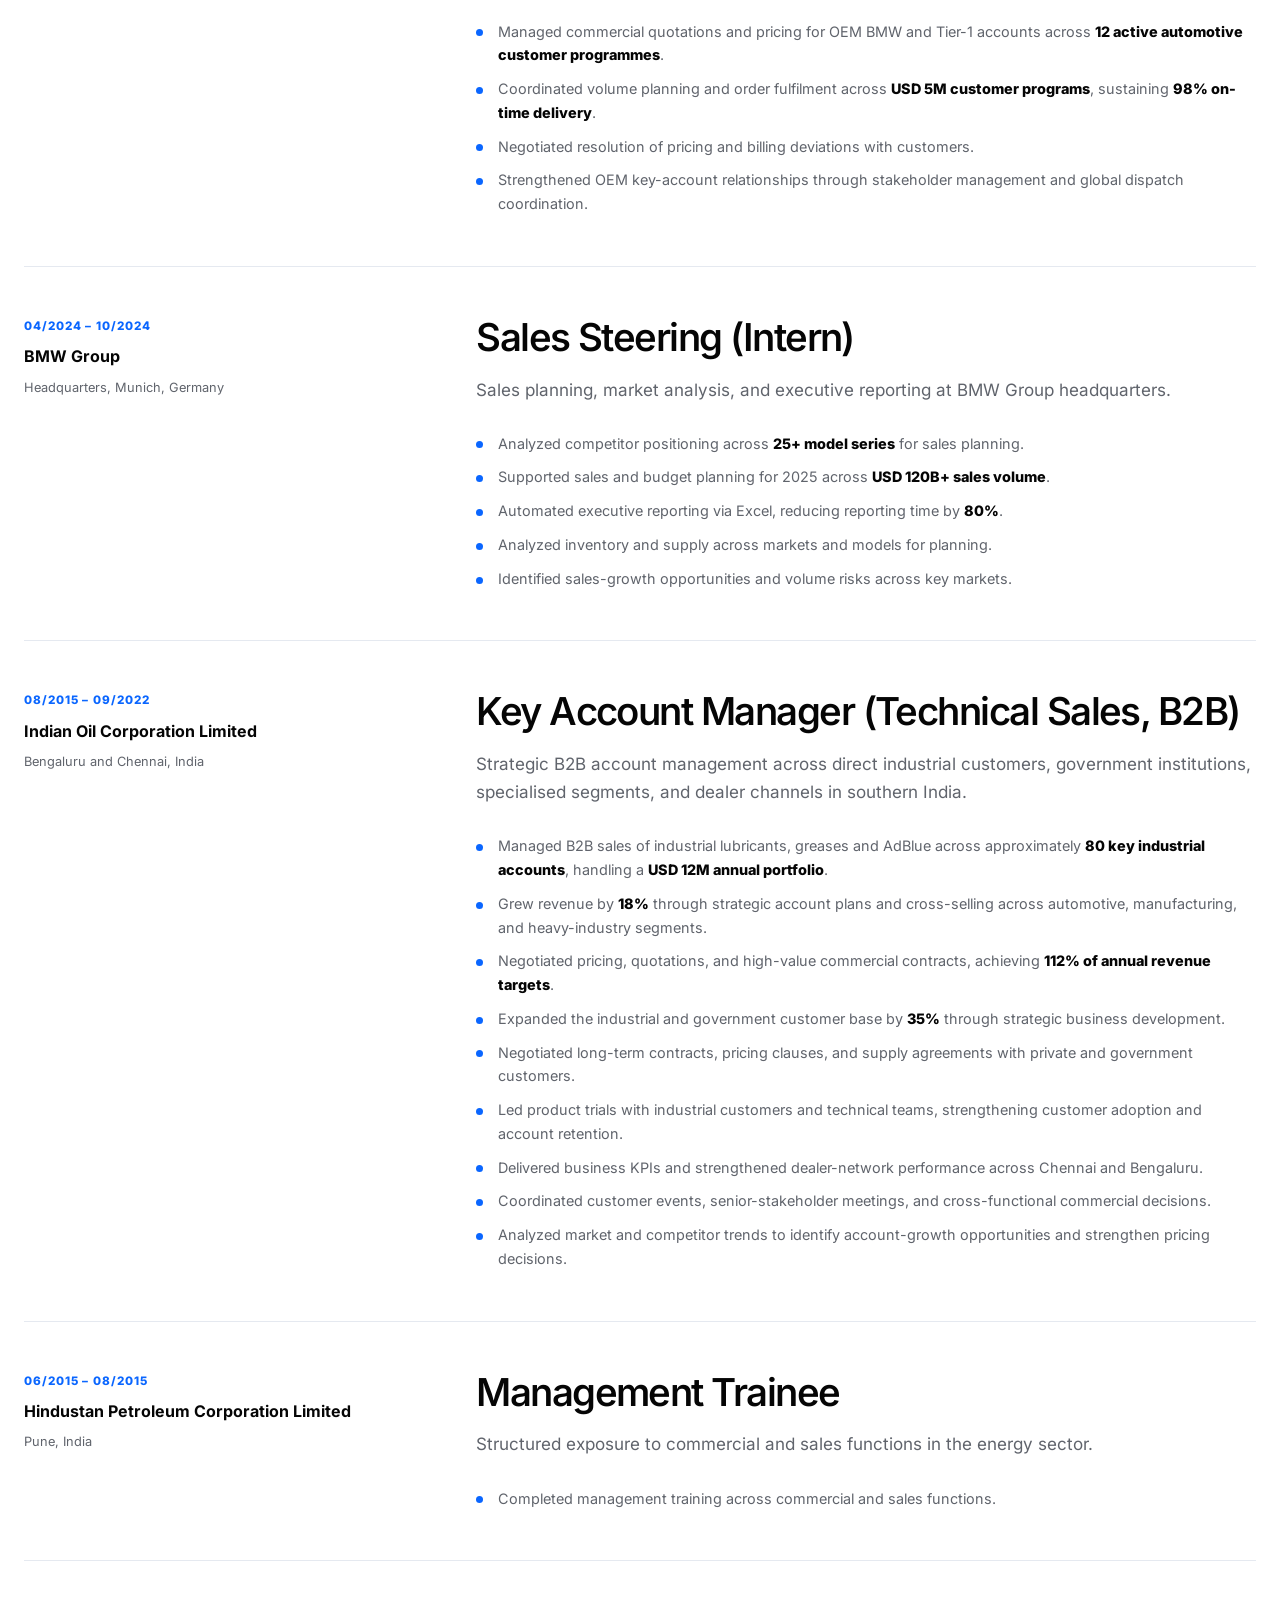
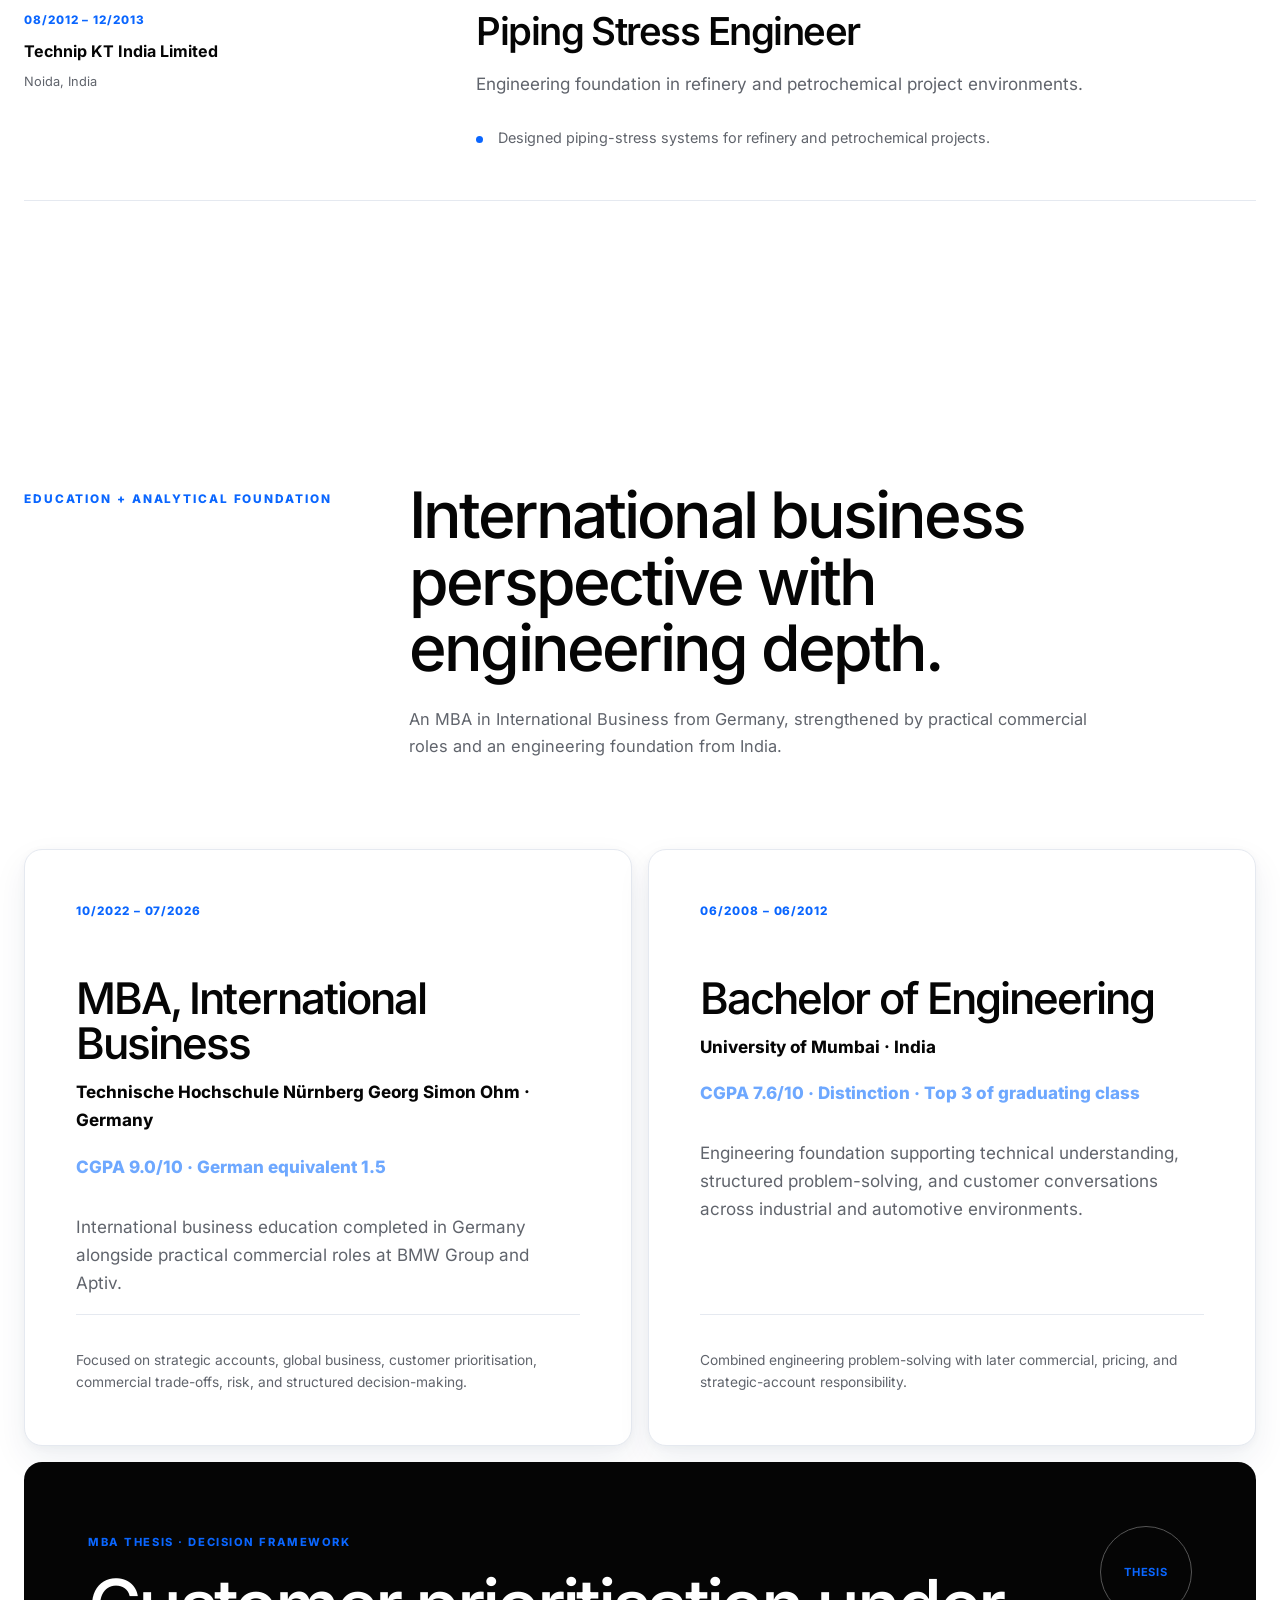
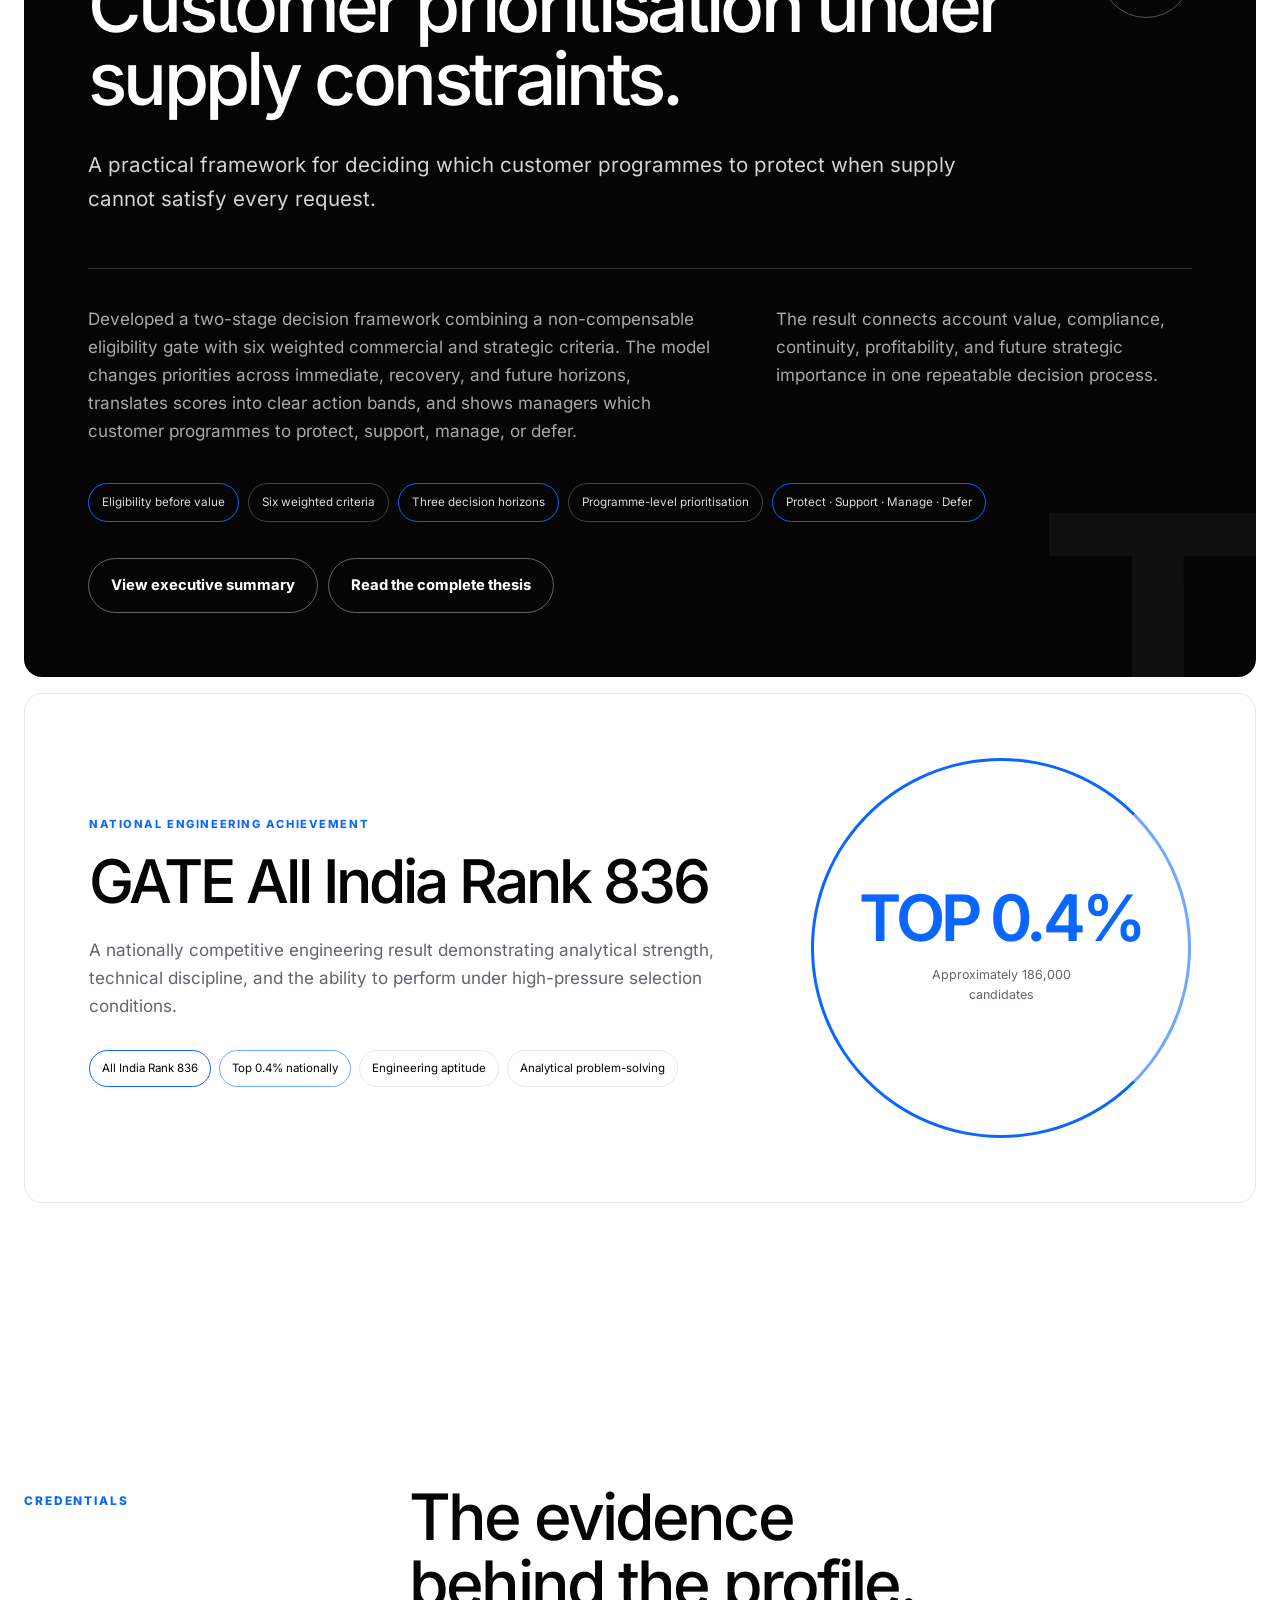
==== commit a9288d06: "Add files via upload" ====
--- a/index.html
+++ b/index.html
@@ -66,7 +66,7 @@
       </div>
       <div class="modal-actions">
         <a class="document-download magnetic" id="documentExternal" href="#" target="_blank" rel="noopener noreferrer" data-cursor="View online" hidden>
-          <span aria-hidden="true">↗</span><b>View online</b>
+          <span aria-hidden="true">↗</span><b>Verify online</b>
         </a>
         <a class="document-download magnetic" id="documentDownload" href="#" download data-cursor="Download this" hidden>
           <span aria-hidden="true">↓</span><b id="downloadLabel">Download</b>
--- a/css/styles.css
+++ b/css/styles.css
@@ -494,70 +494,29 @@
 .button-dark:hover { background: var(--accent); border-color: var(--accent); }
 .contact-link { border-color: var(--border); }
 
-/* Certification carousel */
-.certification-marquee { position: relative; overflow: hidden; padding: 6px 0 18px; }
-.certification-marquee::before,
-.certification-marquee::after { content: ""; position: absolute; top: 0; bottom: 0; width: 7vw; z-index: 2; pointer-events: none; }
-.certification-marquee::before { left: 0; background: linear-gradient(90deg, #fff, transparent); }
-.certification-marquee::after { right: 0; background: linear-gradient(270deg, #fff, transparent); }
-.certification-rail { display: flex; gap: 16px; width: max-content; padding: 8px max(24px, 3vw); animation: certificateFlow 13s linear infinite alternate; }
-.certification-marquee:hover .certification-rail { animation-play-state: paused; }
-.certification-card { width: min(360px, 78vw); min-height: 490px; flex: 0 0 auto; overflow: hidden; border: 1px solid var(--border); border-radius: var(--radius); background: #fff; box-shadow: 0 14px 34px rgba(20, 45, 82, .07), 0 2px 8px rgba(20, 45, 82, .04); cursor: pointer; transition: transform .32s var(--ease), border-color .3s, box-shadow .32s; transform-style: preserve-3d; }
-.certification-card:hover { transform: translateY(-9px) scale(1.012); border-color: color-mix(in srgb, var(--accent) 38%, var(--border)); box-shadow: 0 22px 46px rgba(20, 45, 82, .12), 0 7px 16px rgba(10, 102, 255, .07); }
-.certificate-preview { height: 220px; padding: 18px; border-bottom: 1px solid var(--border); background: linear-gradient(145deg, #fff, color-mix(in srgb, var(--accent) 4%, #fff)); }
-.certificate-preview img { width: 100%; height: 100%; object-fit: contain; border-radius: calc(var(--radius) - 8px); background: #fff; }
+/* Certifications: stable full-width credential grid */
+.certification-marquee { position: relative; overflow: visible; padding: 6px 0 18px; }
+.certification-marquee::before, .certification-marquee::after { display: none; }
+.certification-rail { display: grid; grid-template-columns: repeat(4, minmax(0, 1fr)); gap: 24px; width: 100%; padding: 8px 0; animation: none; }
+.certification-card { min-width: 0; min-height: 500px; overflow: hidden; border: 1px solid var(--border); border-radius: var(--radius); background: #fff; box-shadow: 0 12px 30px rgba(20,45,82,.09), 0 3px 10px rgba(20,45,82,.05); cursor: pointer; transition: transform .28s var(--ease), border-color .28s, box-shadow .28s; }
+.certification-card:hover { transform: translateY(-8px); border-color: color-mix(in srgb, var(--accent) 38%, var(--border)); box-shadow: 0 22px 46px rgba(20,45,82,.14), 0 8px 18px rgba(10,102,255,.08); }
+.certificate-preview { height: 220px; padding: 16px; border-bottom: 1px solid var(--border); background: linear-gradient(145deg, #fff, color-mix(in srgb, var(--accent) 4%, #fff)); }
+.certificate-preview img, .certificate-preview iframe { width: 100%; height: 100%; object-fit: contain; border: 0; border-radius: calc(var(--radius) - 8px); background: #fff; pointer-events: none; }
 .certificate-placeholder { width: 100%; height: 100%; border: 1px solid color-mix(in srgb, var(--accent) 28%, var(--border)); border-radius: calc(var(--radius) - 8px); display: flex; flex-direction: column; justify-content: space-between; padding: 18px; background: rgba(255,255,255,.9); }
 .certificate-placeholder span { color: var(--accent); font: 700 2.4rem/1 var(--heading-font); letter-spacing: -.05em; }
 .certificate-placeholder strong { max-width: 180px; font-size: .72rem; letter-spacing: .12em; text-transform: uppercase; }
-.certificate-copy { padding: 24px; }
-.certificate-meta { display: flex; justify-content: space-between; gap: 16px; color: var(--muted); font-size: .68rem; letter-spacing: .08em; text-transform: uppercase; }
-.certificate-copy h3 { margin: 22px 0 12px; font: 570 1.6rem/1.08 var(--heading-font); letter-spacing: -.035em; }
-.certificate-copy p { margin: 0; color: var(--muted); font-size: .82rem; }
-.certificate-status { display: inline-flex; margin-top: 22px; padding: 8px 11px; border: 1px solid color-mix(in srgb, var(--accent) 32%, var(--border)); border-radius: 999px; color: var(--accent); font-size: .68rem; letter-spacing: .08em; text-transform: uppercase; }
-@keyframes certificateFlow { from { transform: translateX(0); } to { transform: translateX(-18%); } }
-
-/* Clickable action cursor v6: normal pointer everywhere; simple flat action bubble on links only. */
-:root { --cursor-shadow: #E10600; }
-.custom-cursor {
-  width: 104px; height: 104px; margin: -52px 0 0 -52px;
-  border: 1px solid transparent; border-radius: 50%;
-  background: transparent;
-  box-shadow: none;
-  backdrop-filter: none;
-  -webkit-backdrop-filter: none;
-  overflow: hidden;
-  opacity: 0;
-  transform: scale(.92);
-  transition: opacity .12s ease, transform .16s var(--ease), background .16s ease, box-shadow .16s ease;
-  will-change: left, top, transform, opacity;
-}
-.custom-cursor::before,
-.custom-cursor::after { content: none !important; }
-.custom-cursor.is-active { opacity: 0; }
-.custom-cursor > span {
-  position: absolute; inset: 0; z-index: 2; display: flex; align-items: center; justify-content: center;
-  padding: 15px; color: #fff; opacity: 0;
-  font-size: 10.5px; font-weight: 800; line-height: 1.08;
-  letter-spacing: .02em; text-align: center; text-transform: uppercase; text-wrap: balance;
-  transition: opacity .12s ease;
-  text-shadow: none;
-}
-.custom-cursor.is-link {
-  opacity: 1;
-  transform: scale(1);
-  background: var(--cursor-shadow);
-  border-color: rgba(255,255,255,.22);
-  box-shadow:
-    0 8px 22px color-mix(in srgb, var(--cursor-shadow) 24%, transparent),
-    0 2px 6px rgba(12,18,28,.12);
-}
-.custom-cursor.is-link > span { opacity: 1; }
-.cursor-over-link, .cursor-over-link a, .cursor-over-link button, .cursor-over-link [role="button"], .cursor-over-link .certification-card { cursor: none !important; }
-
-@media (max-width: 720px) {
-  .certification-rail { animation: none; width: auto; overflow-x: auto; scroll-snap-type: x mandatory; padding-inline: 16px; }
-  .certification-card { scroll-snap-align: start; }
-  .certification-marquee::before, .certification-marquee::after { display: none; }
-}
+.certificate-copy { padding: 24px; display: flex; flex-direction: column; min-height: 278px; }
+.certificate-brand { margin: 0 0 12px; font: 680 1.65rem/1 var(--heading-font); letter-spacing: -.035em; color: var(--text); }
+.certificate-copy h4 { margin: 0 0 12px; font: 570 1.08rem/1.25 var(--heading-font); letter-spacing: -.02em; }
+.certificate-copy p { margin: 0; color: var(--muted); font-size: .78rem; line-height: 1.55; }
+.certificate-actions { display: flex; flex-wrap: wrap; gap: 16px; margin-top: 18px; }
+.certificate-link { appearance: none; padding: 0; border: 0; background: none; color: var(--accent); font: 650 .78rem/1.2 var(--body-font); cursor: pointer; text-decoration: none; }
+.certificate-link:hover { text-decoration: underline; text-underline-offset: 3px; }
+.certificate-meta { display: flex; justify-content: space-between; gap: 16px; margin-top: auto; padding-top: 20px; color: var(--muted); font-size: .68rem; letter-spacing: .08em; text-transform: uppercase; }
+@media (max-width: 1100px) { .certification-rail { grid-template-columns: repeat(2, minmax(0, 1fr)); } }
+@media (max-width: 620px) { .certification-rail { grid-template-columns: 1fr; gap: 18px; } .certification-card { min-height: 0; } .certificate-preview { height: 235px; } }
 
 @media (prefers-reduced-motion: reduce) { .certification-rail { animation: none; } }
+
+/* v9: certification headline phrase accent only */
+.section-title-wrap h2 .title-blue { color: var(--accent); font: inherit; }
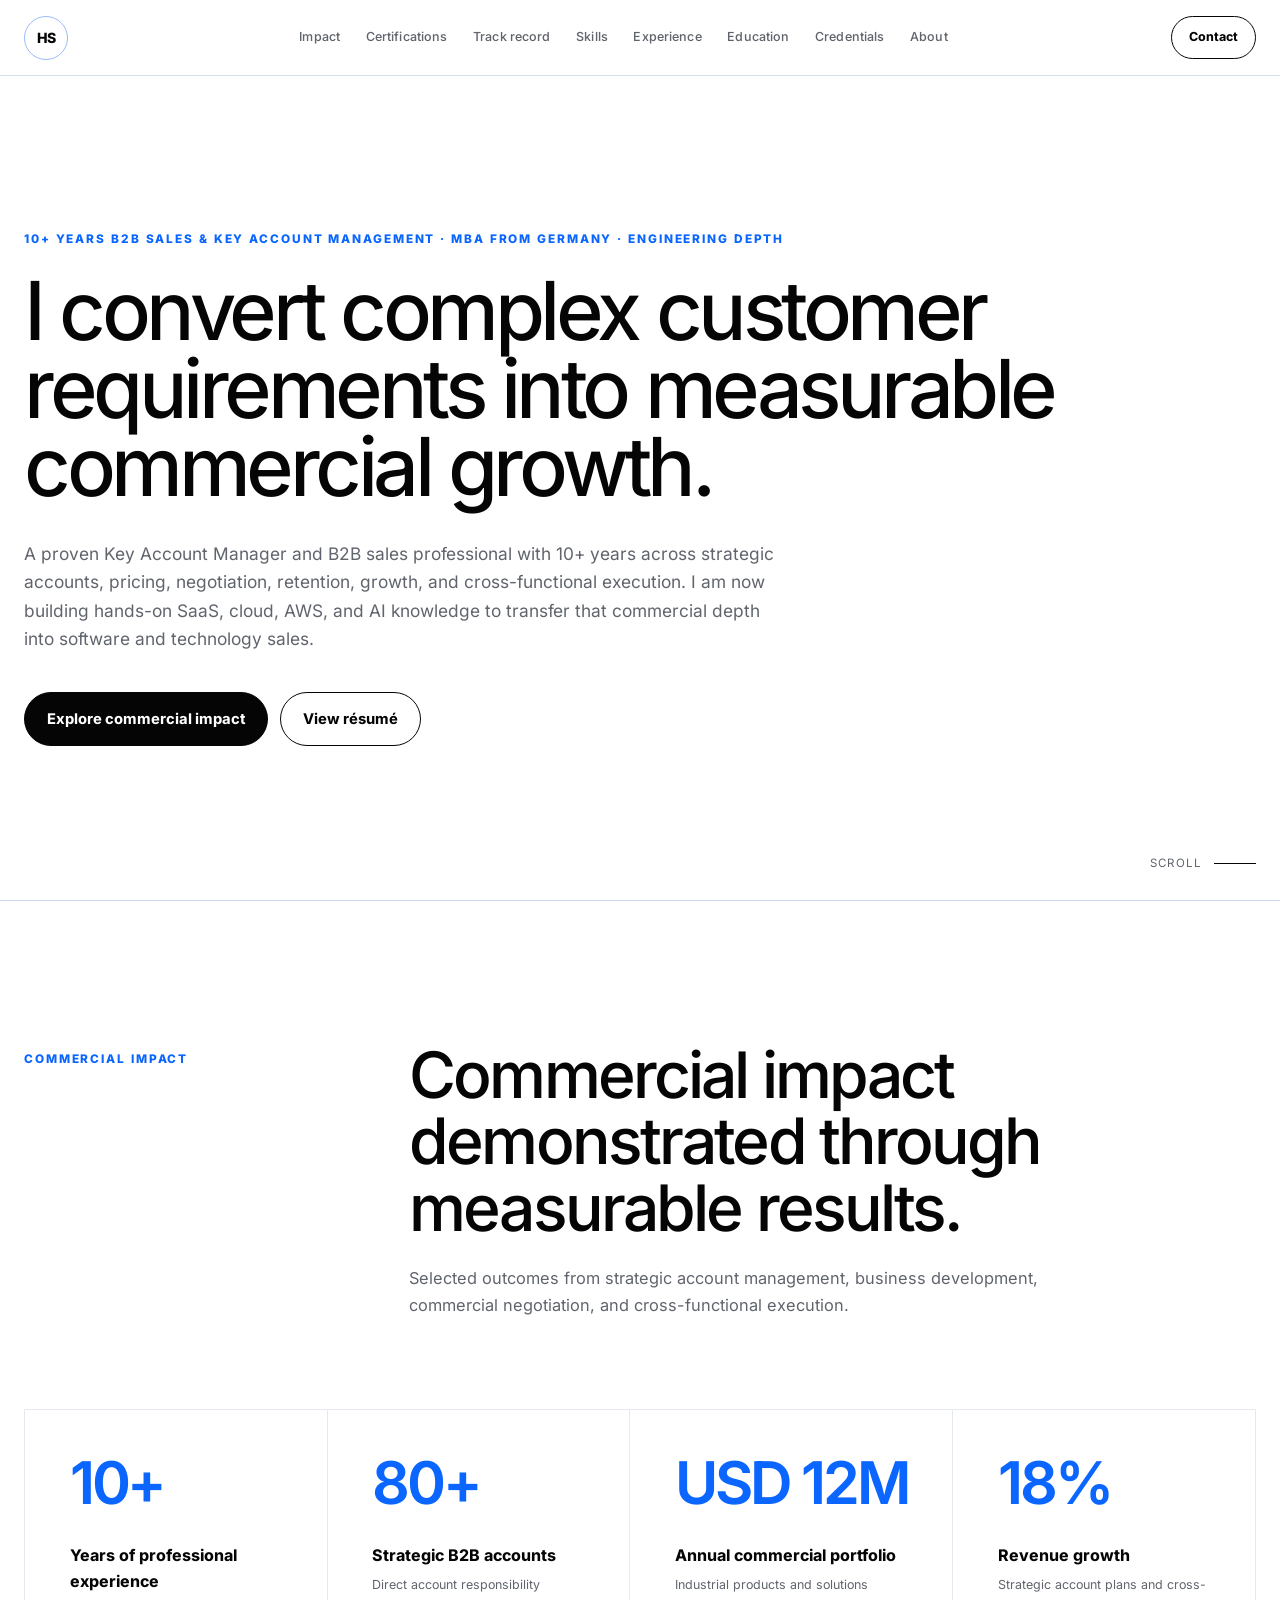
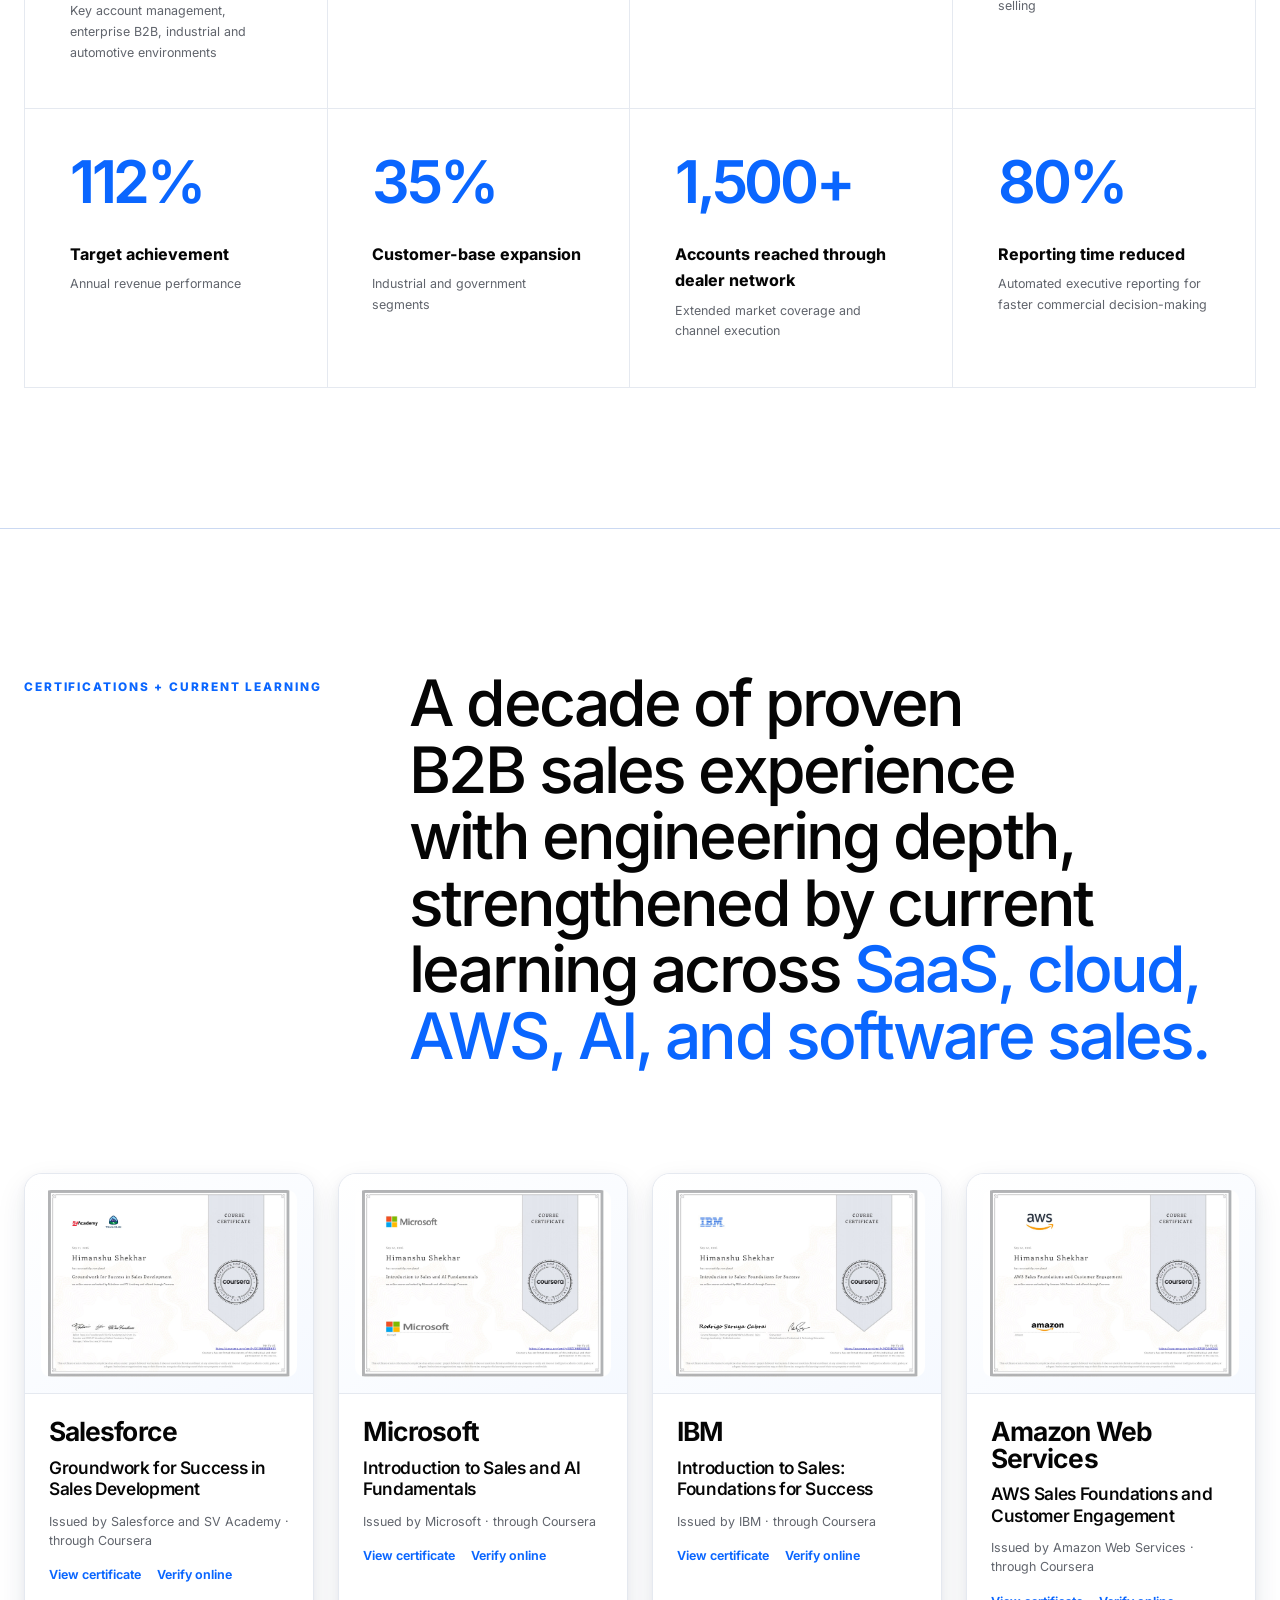
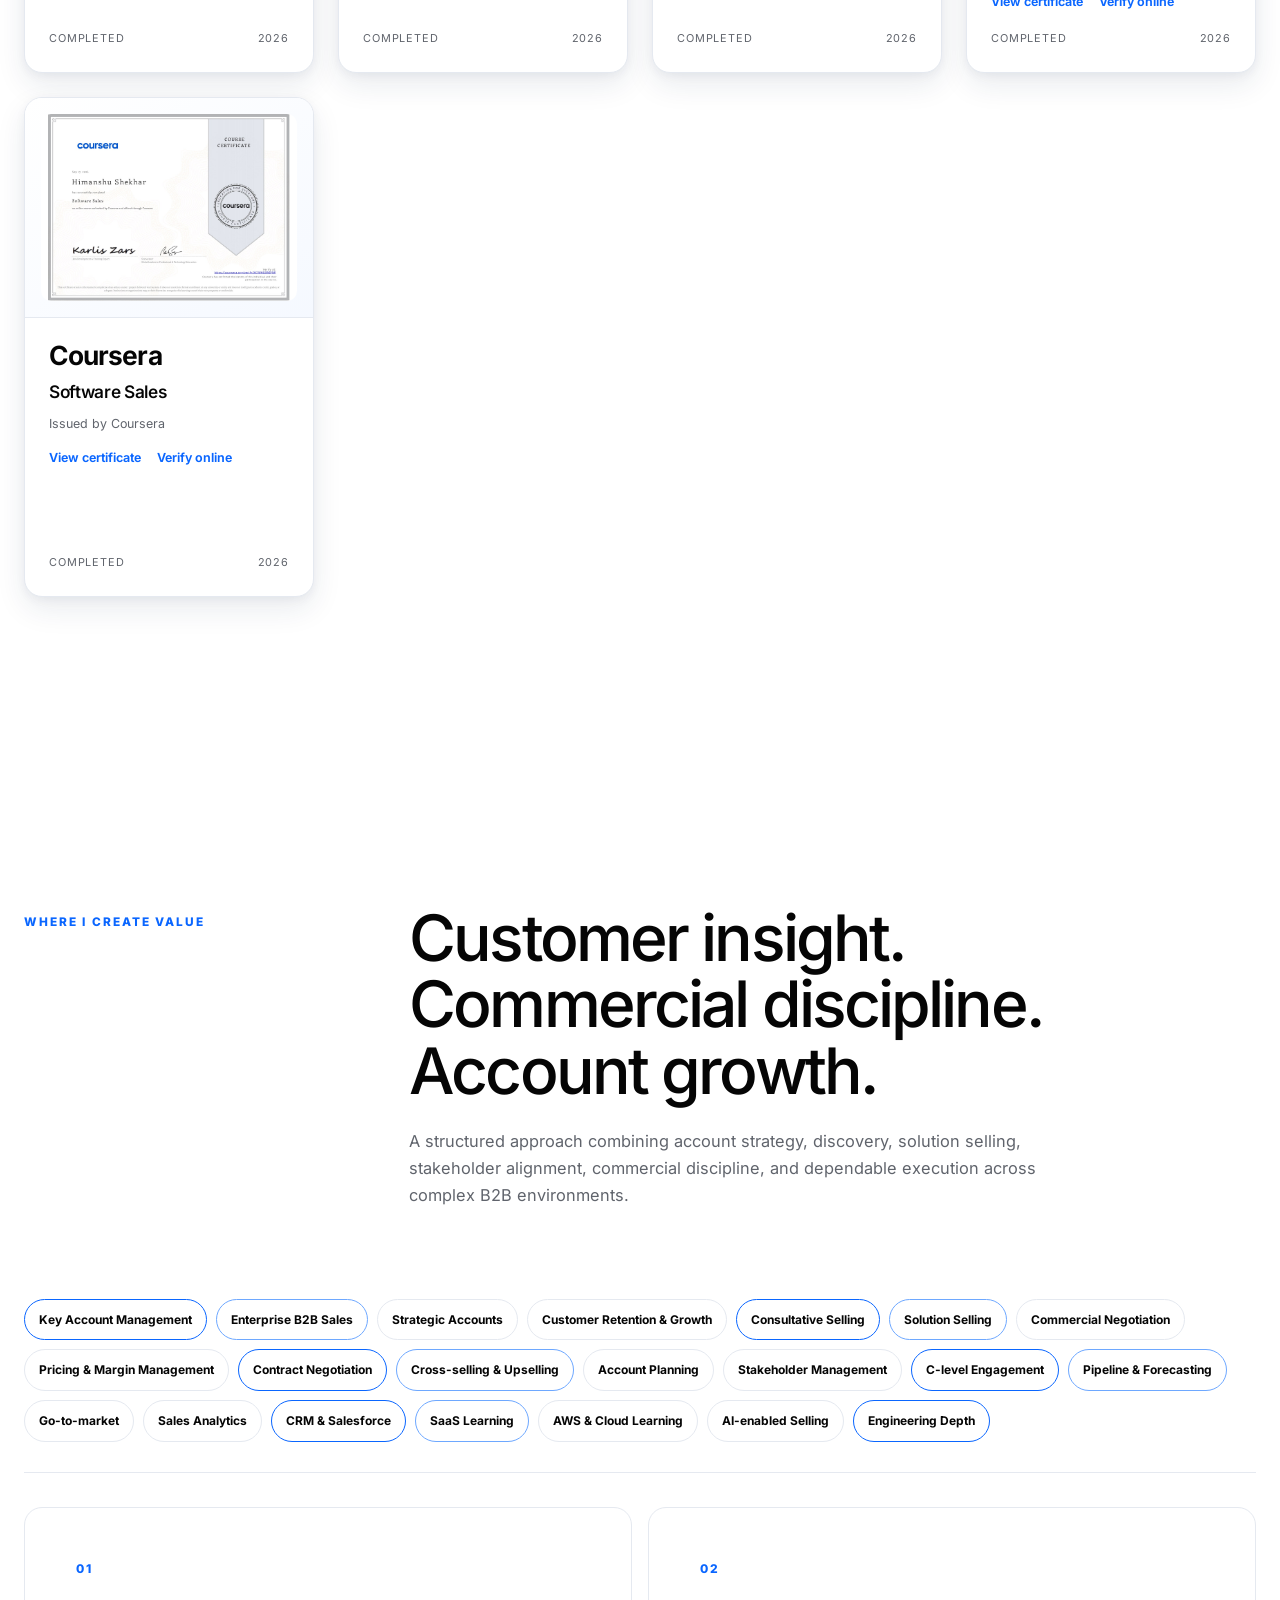
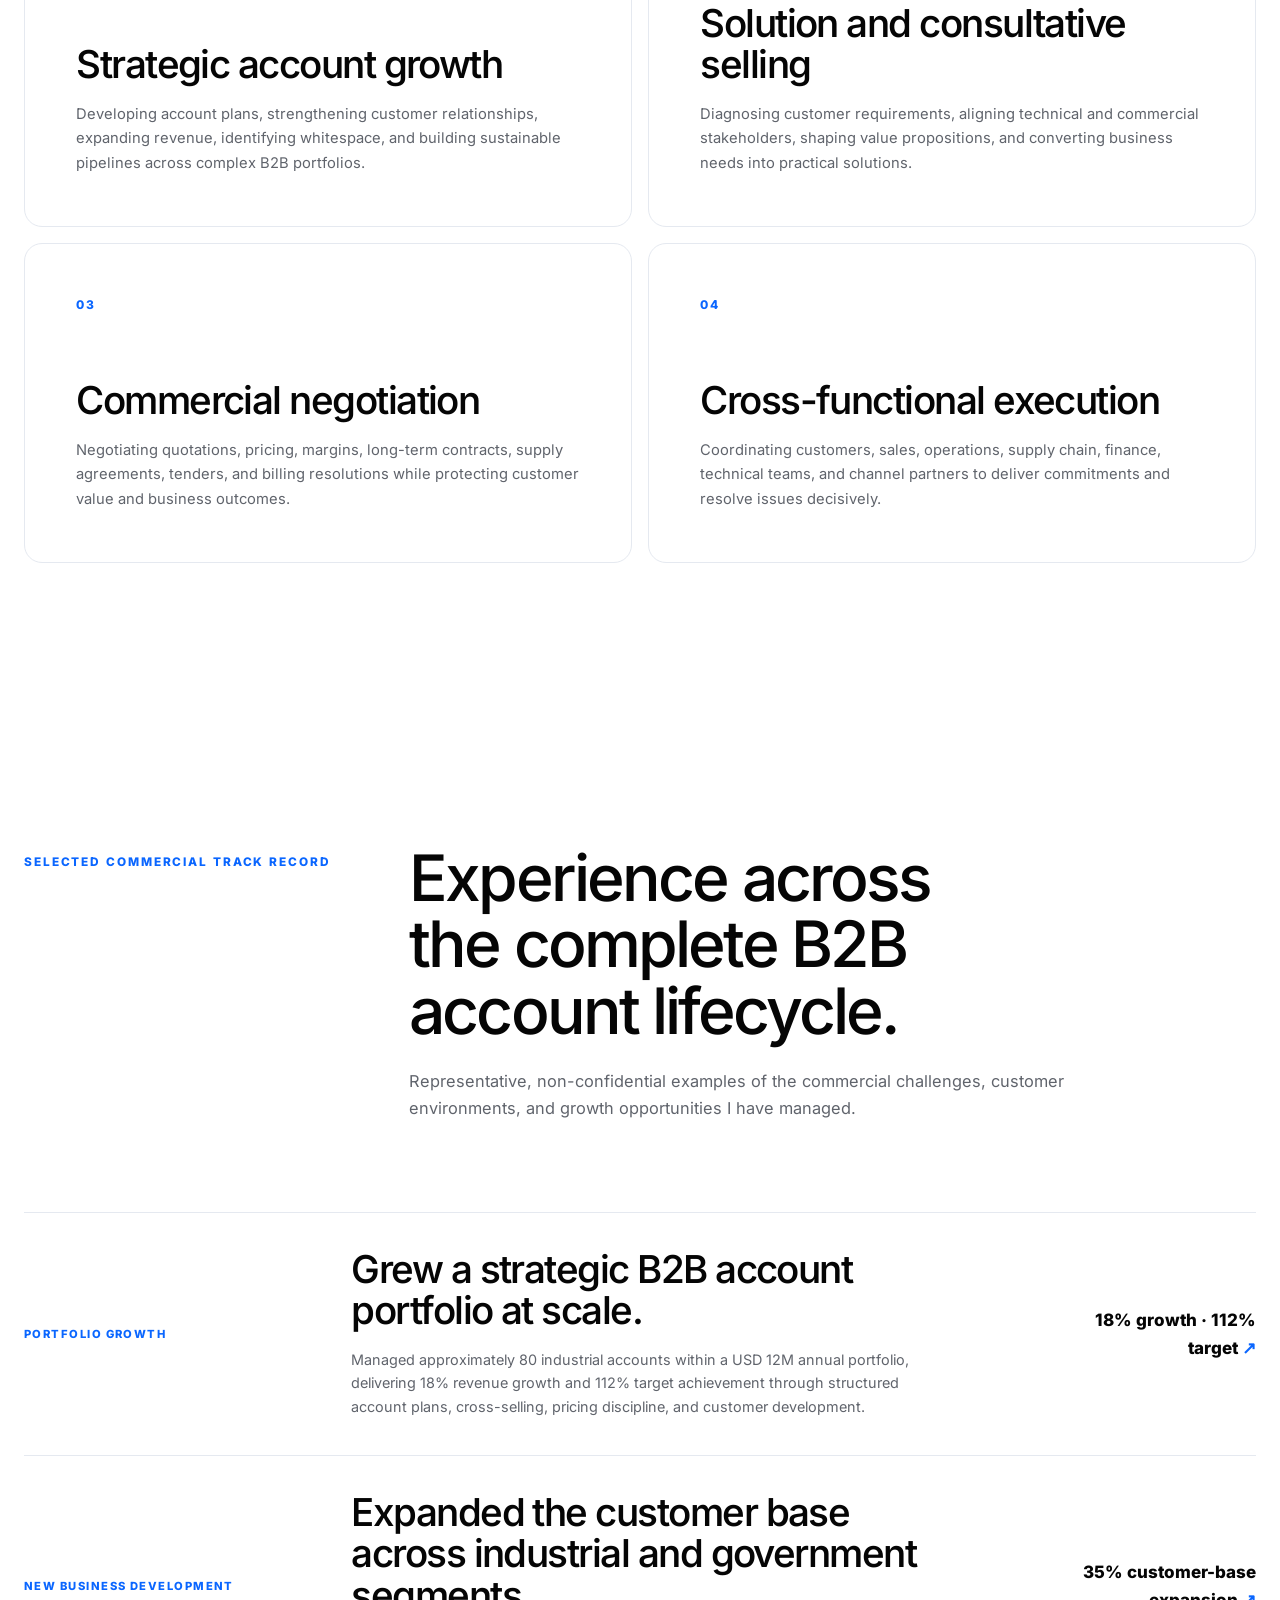
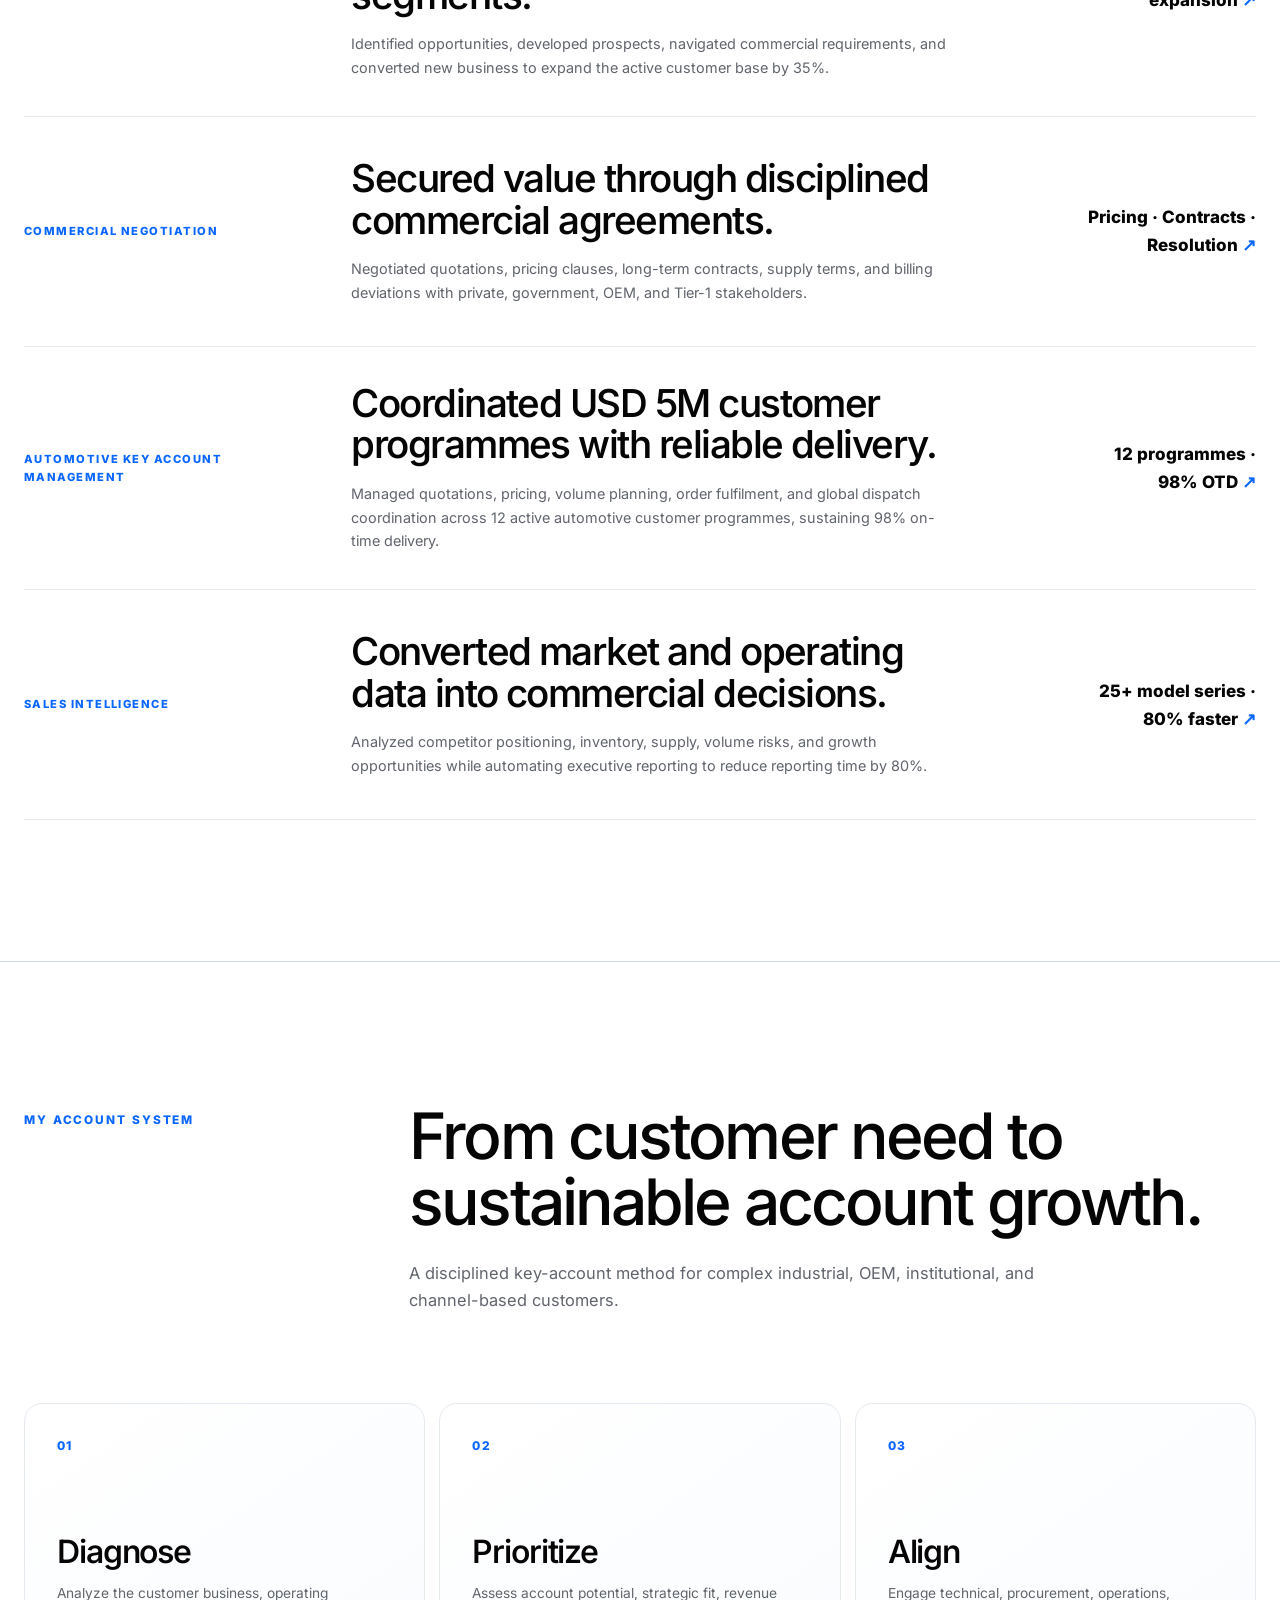
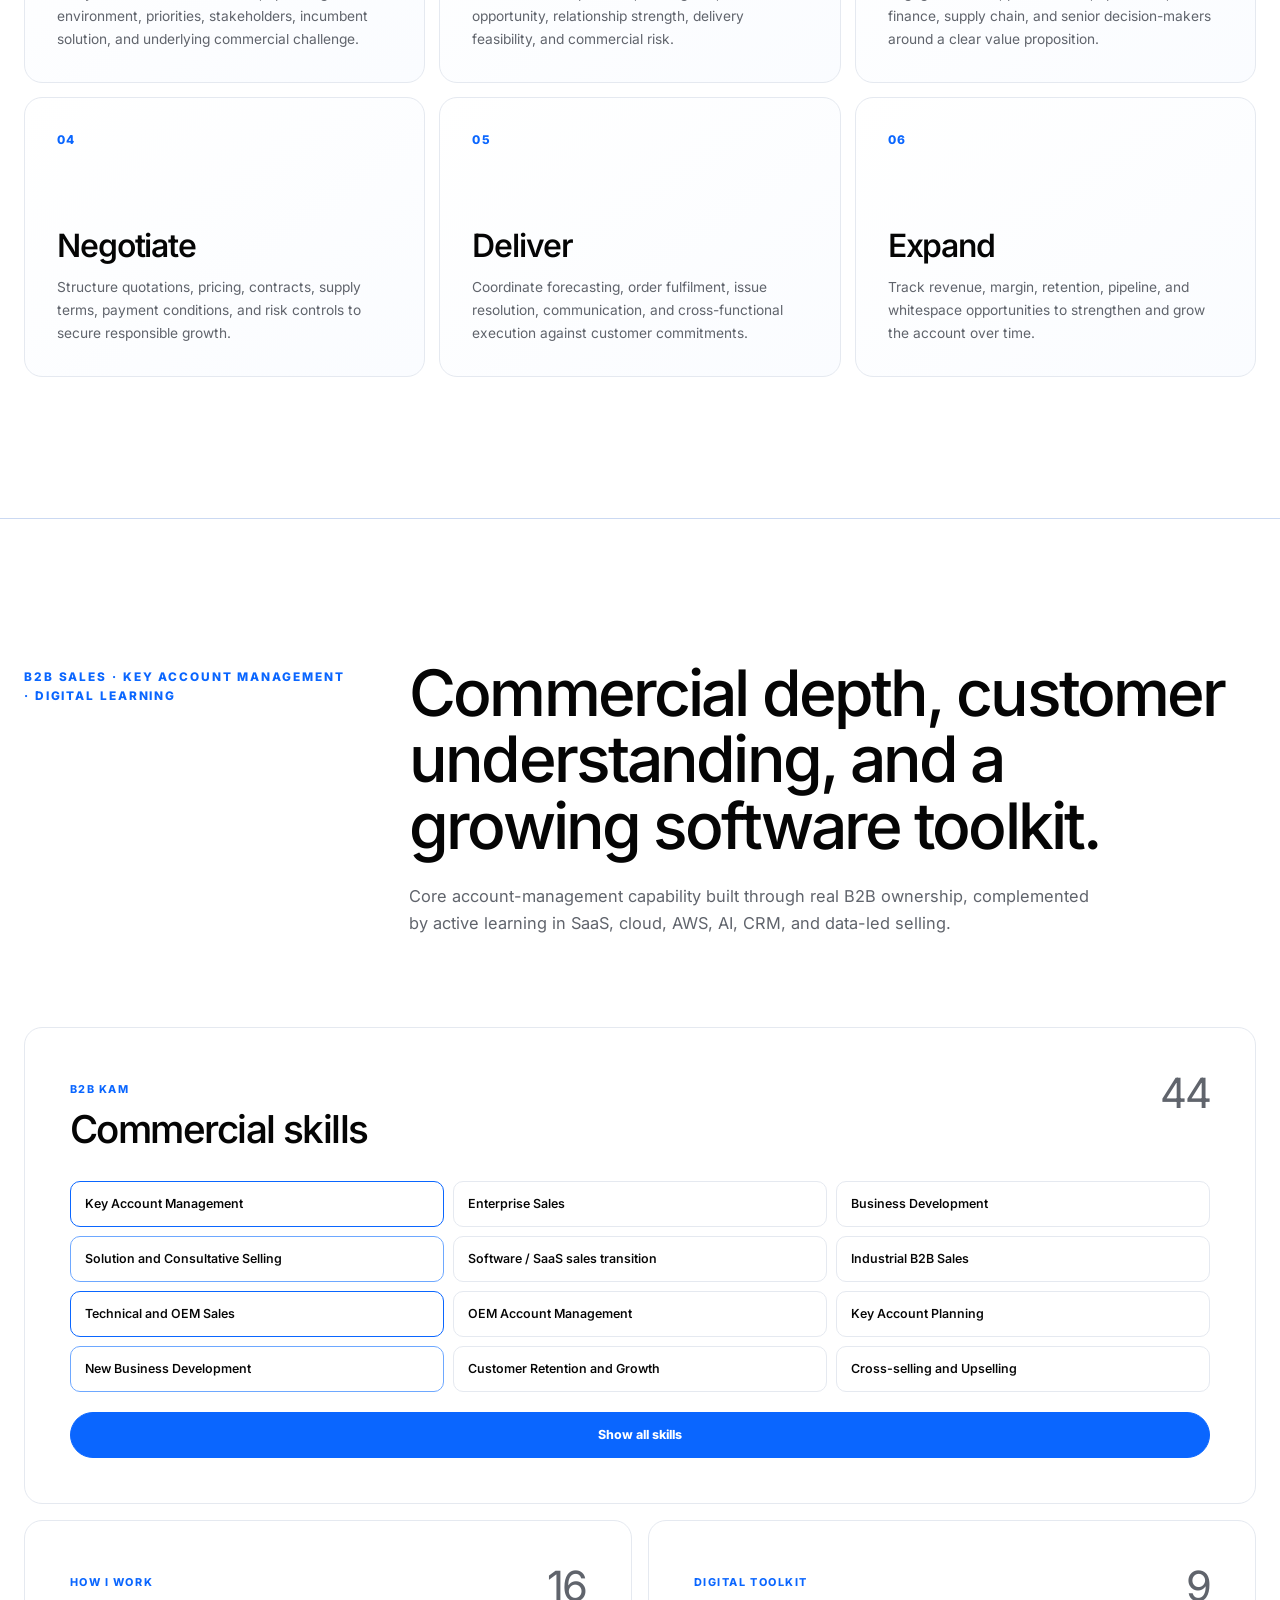
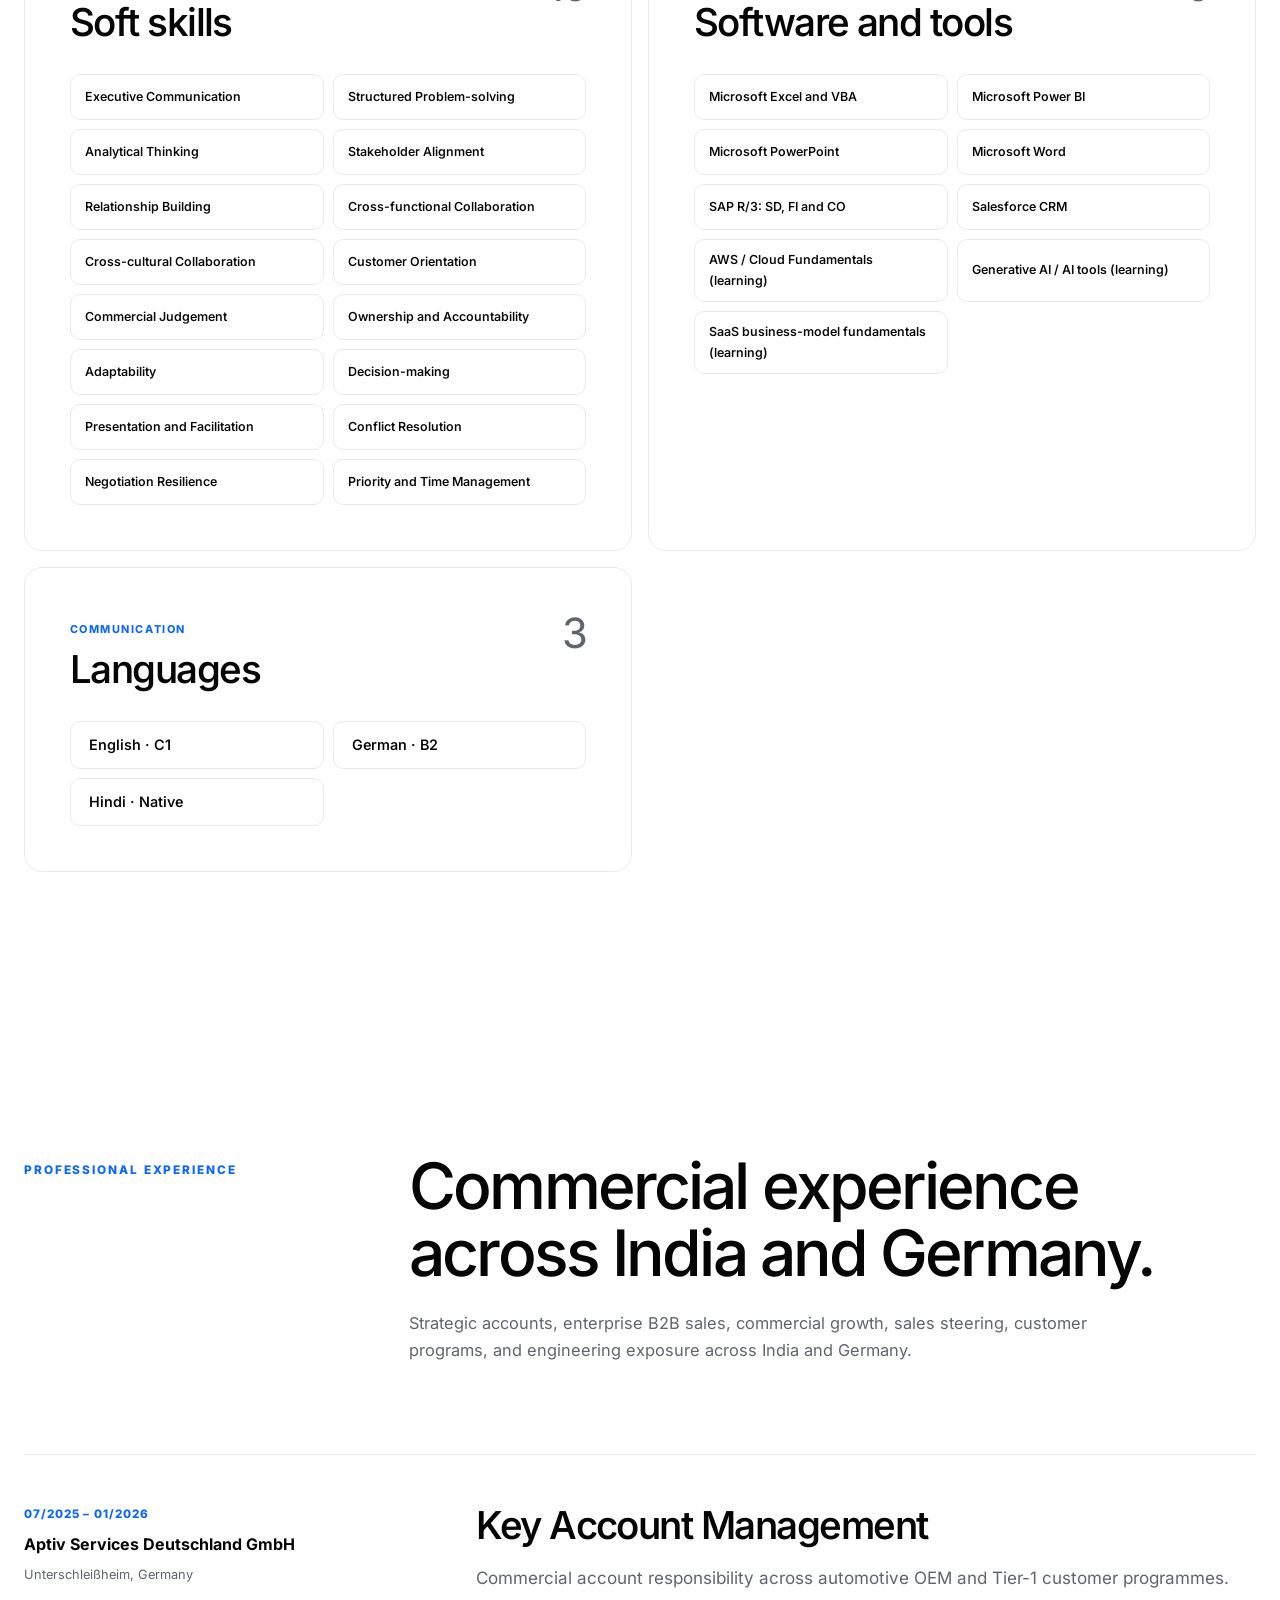
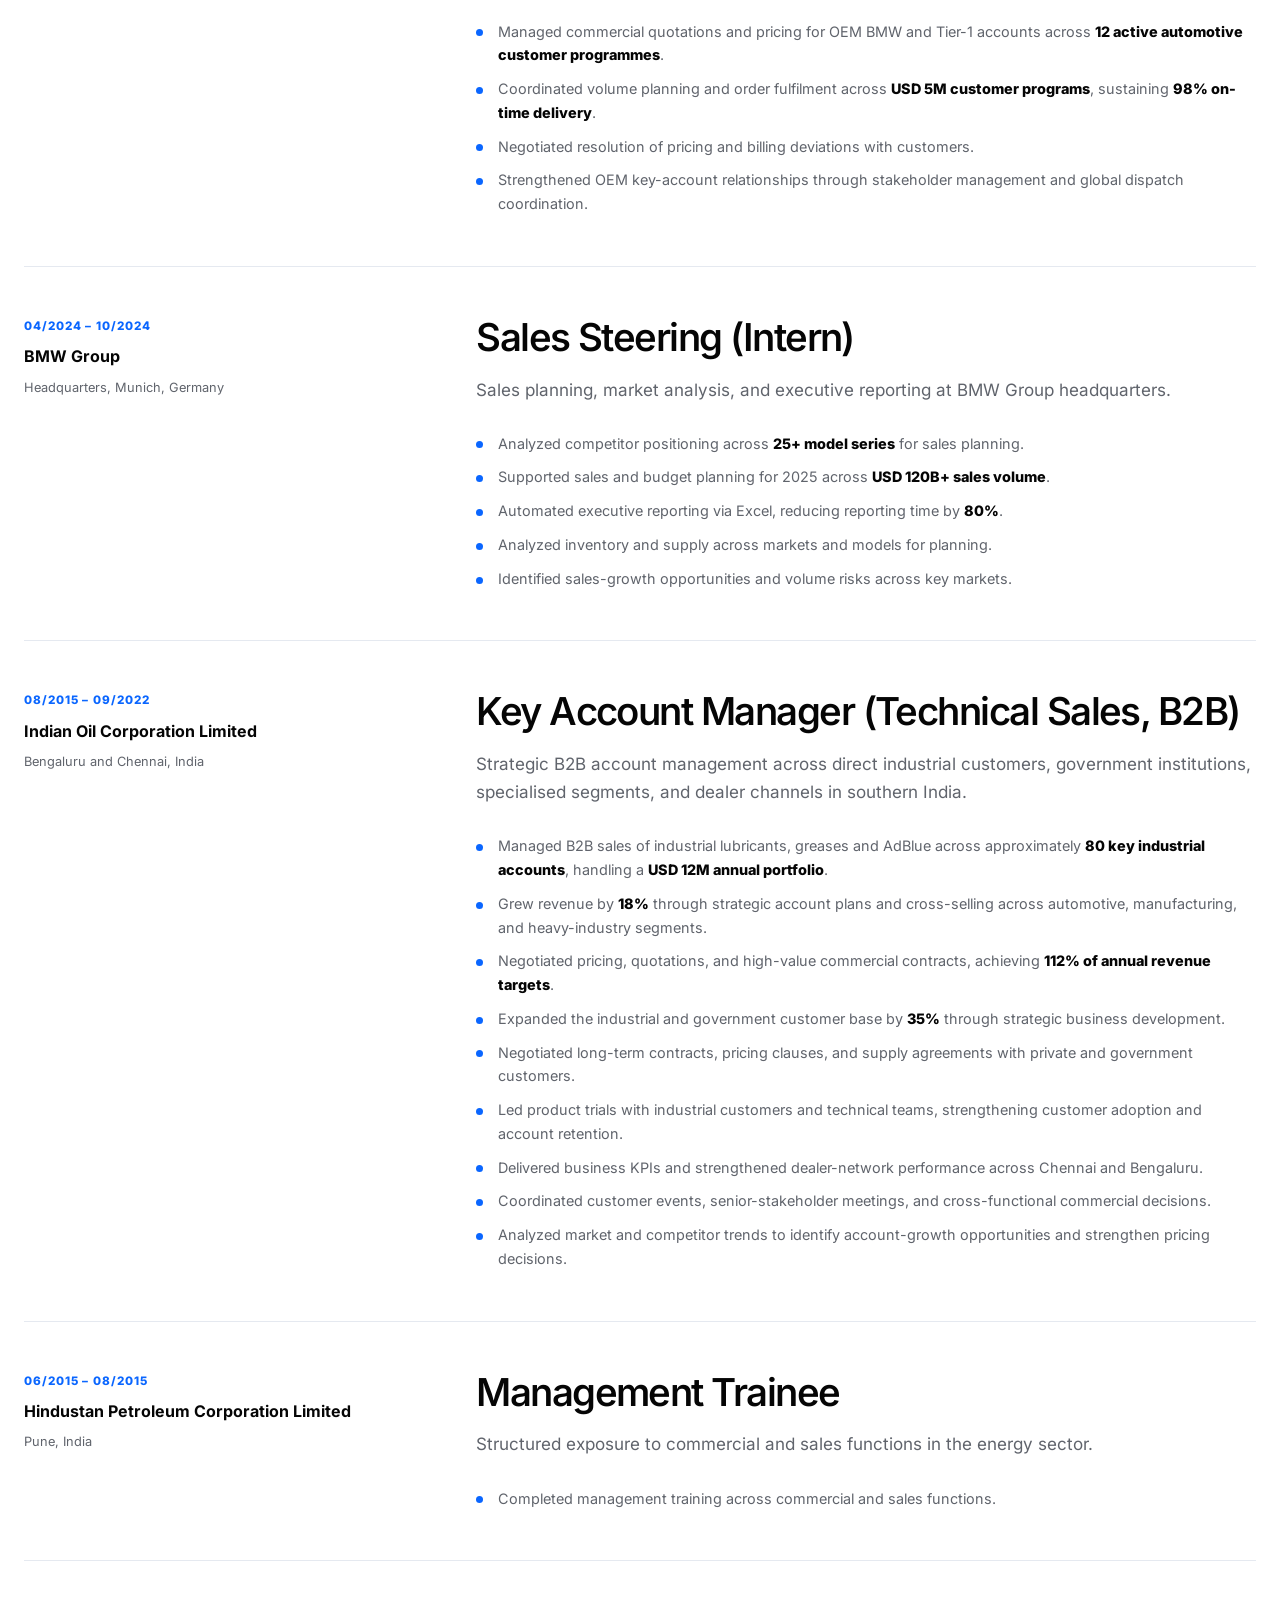
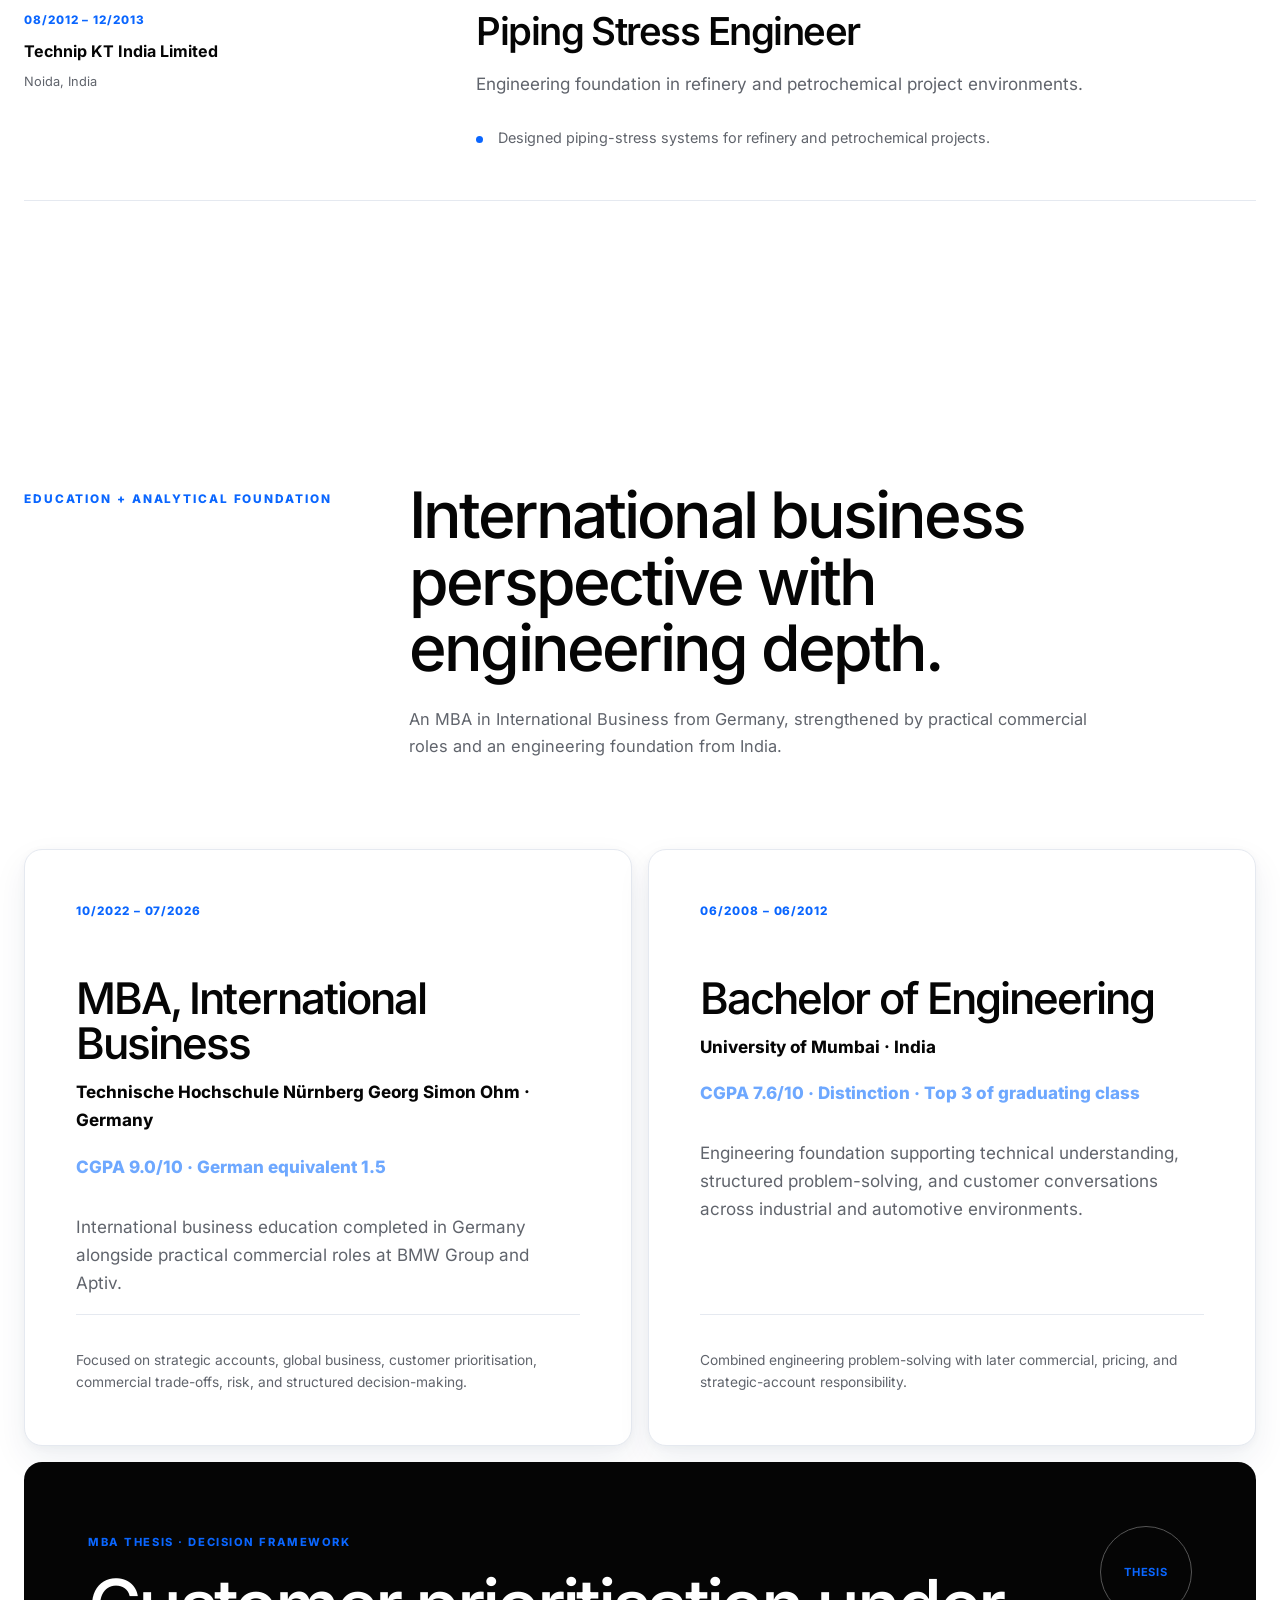
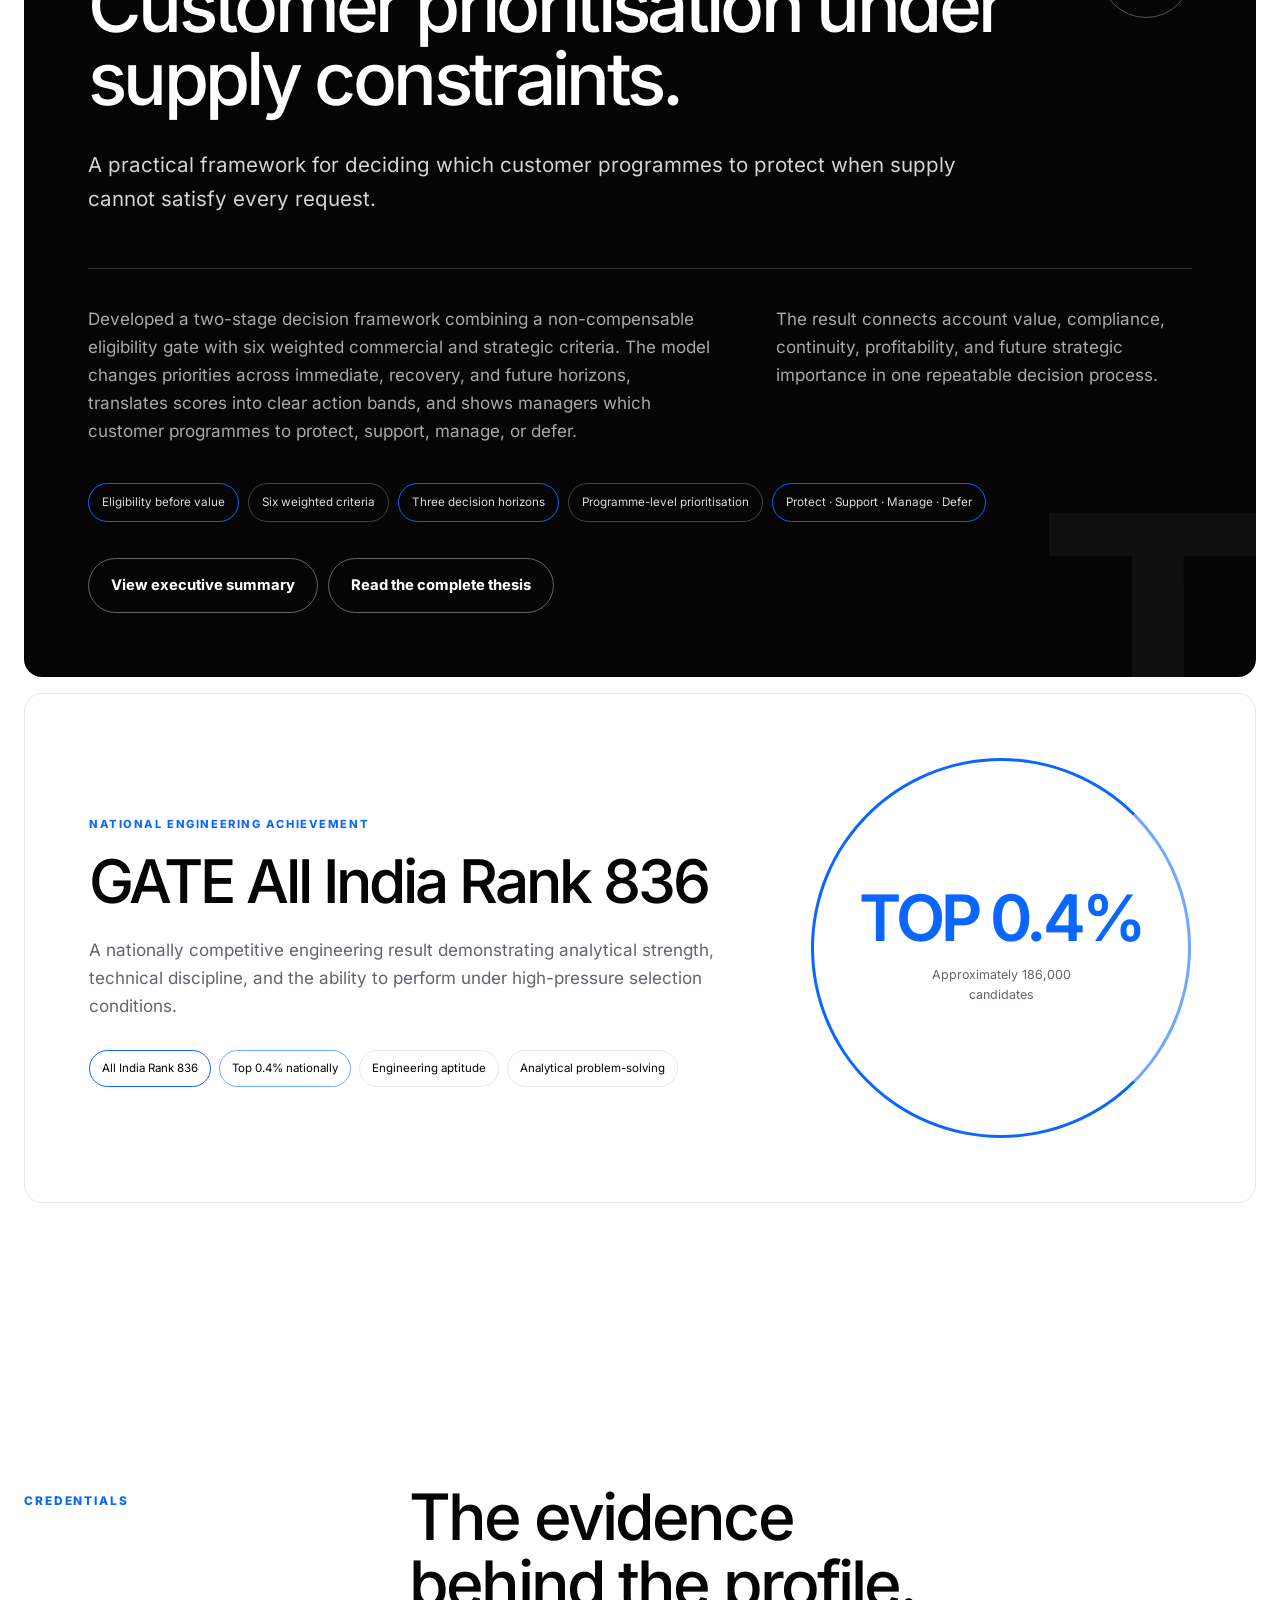
==== commit 3738c36b: "Add files via upload" ====
--- a/index.html
+++ b/index.html
@@ -66,7 +66,7 @@
       </div>
       <div class="modal-actions">
         <a class="document-download magnetic" id="documentExternal" href="#" target="_blank" rel="noopener noreferrer" data-cursor="View online" hidden>
-          <span aria-hidden="true">↗</span><b>Verify online</b>
+          <span aria-hidden="true">↗</span><b>View online</b>
         </a>
         <a class="document-download magnetic" id="documentDownload" href="#" download data-cursor="Download this" hidden>
           <span aria-hidden="true">↓</span><b id="downloadLabel">Download</b>
--- a/css/styles.css
+++ b/css/styles.css
@@ -516,6 +516,50 @@
 @media (max-width: 1100px) { .certification-rail { grid-template-columns: repeat(2, minmax(0, 1fr)); } }
 @media (max-width: 620px) { .certification-rail { grid-template-columns: 1fr; gap: 18px; } .certification-card { min-height: 0; } .certificate-preview { height: 235px; } }
 
+/* Clickable action cursor v6: normal pointer everywhere; simple flat action bubble on links only. */
+:root { --cursor-shadow: #E10600; }
+.custom-cursor {
+  width: 104px; height: 104px; margin: -52px 0 0 -52px;
+  border: 1px solid transparent; border-radius: 50%;
+  background: transparent;
+  box-shadow: none;
+  backdrop-filter: none;
+  -webkit-backdrop-filter: none;
+  overflow: hidden;
+  opacity: 0;
+  transform: scale(.92);
+  transition: opacity .12s ease, transform .16s var(--ease), background .16s ease, box-shadow .16s ease;
+  will-change: left, top, transform, opacity;
+}
+.custom-cursor::before,
+.custom-cursor::after { content: none !important; }
+.custom-cursor.is-active { opacity: 0; }
+.custom-cursor > span {
+  position: absolute; inset: 0; z-index: 2; display: flex; align-items: center; justify-content: center;
+  padding: 15px; color: #fff; opacity: 0;
+  font-size: 10.5px; font-weight: 800; line-height: 1.08;
+  letter-spacing: .02em; text-align: center; text-transform: uppercase; text-wrap: balance;
+  transition: opacity .12s ease;
+  text-shadow: none;
+}
+.custom-cursor.is-link {
+  opacity: 1;
+  transform: scale(1);
+  background: var(--cursor-shadow);
+  border-color: rgba(255,255,255,.22);
+  box-shadow:
+    0 8px 22px color-mix(in srgb, var(--cursor-shadow) 24%, transparent),
+    0 2px 6px rgba(12,18,28,.12);
+}
+.custom-cursor.is-link > span { opacity: 1; }
+.cursor-over-link, .cursor-over-link a, .cursor-over-link button, .cursor-over-link [role="button"], .cursor-over-link .certification-card { cursor: none !important; }
+
+@media (max-width: 720px) {
+  .certification-rail { animation: none; width: auto; overflow-x: auto; scroll-snap-type: x mandatory; padding-inline: 16px; }
+  .certification-card { scroll-snap-align: start; }
+  .certification-marquee::before, .certification-marquee::after { display: none; }
+}
+
 @media (prefers-reduced-motion: reduce) { .certification-rail { animation: none; } }
 
 /* v9: certification headline phrase accent only */
